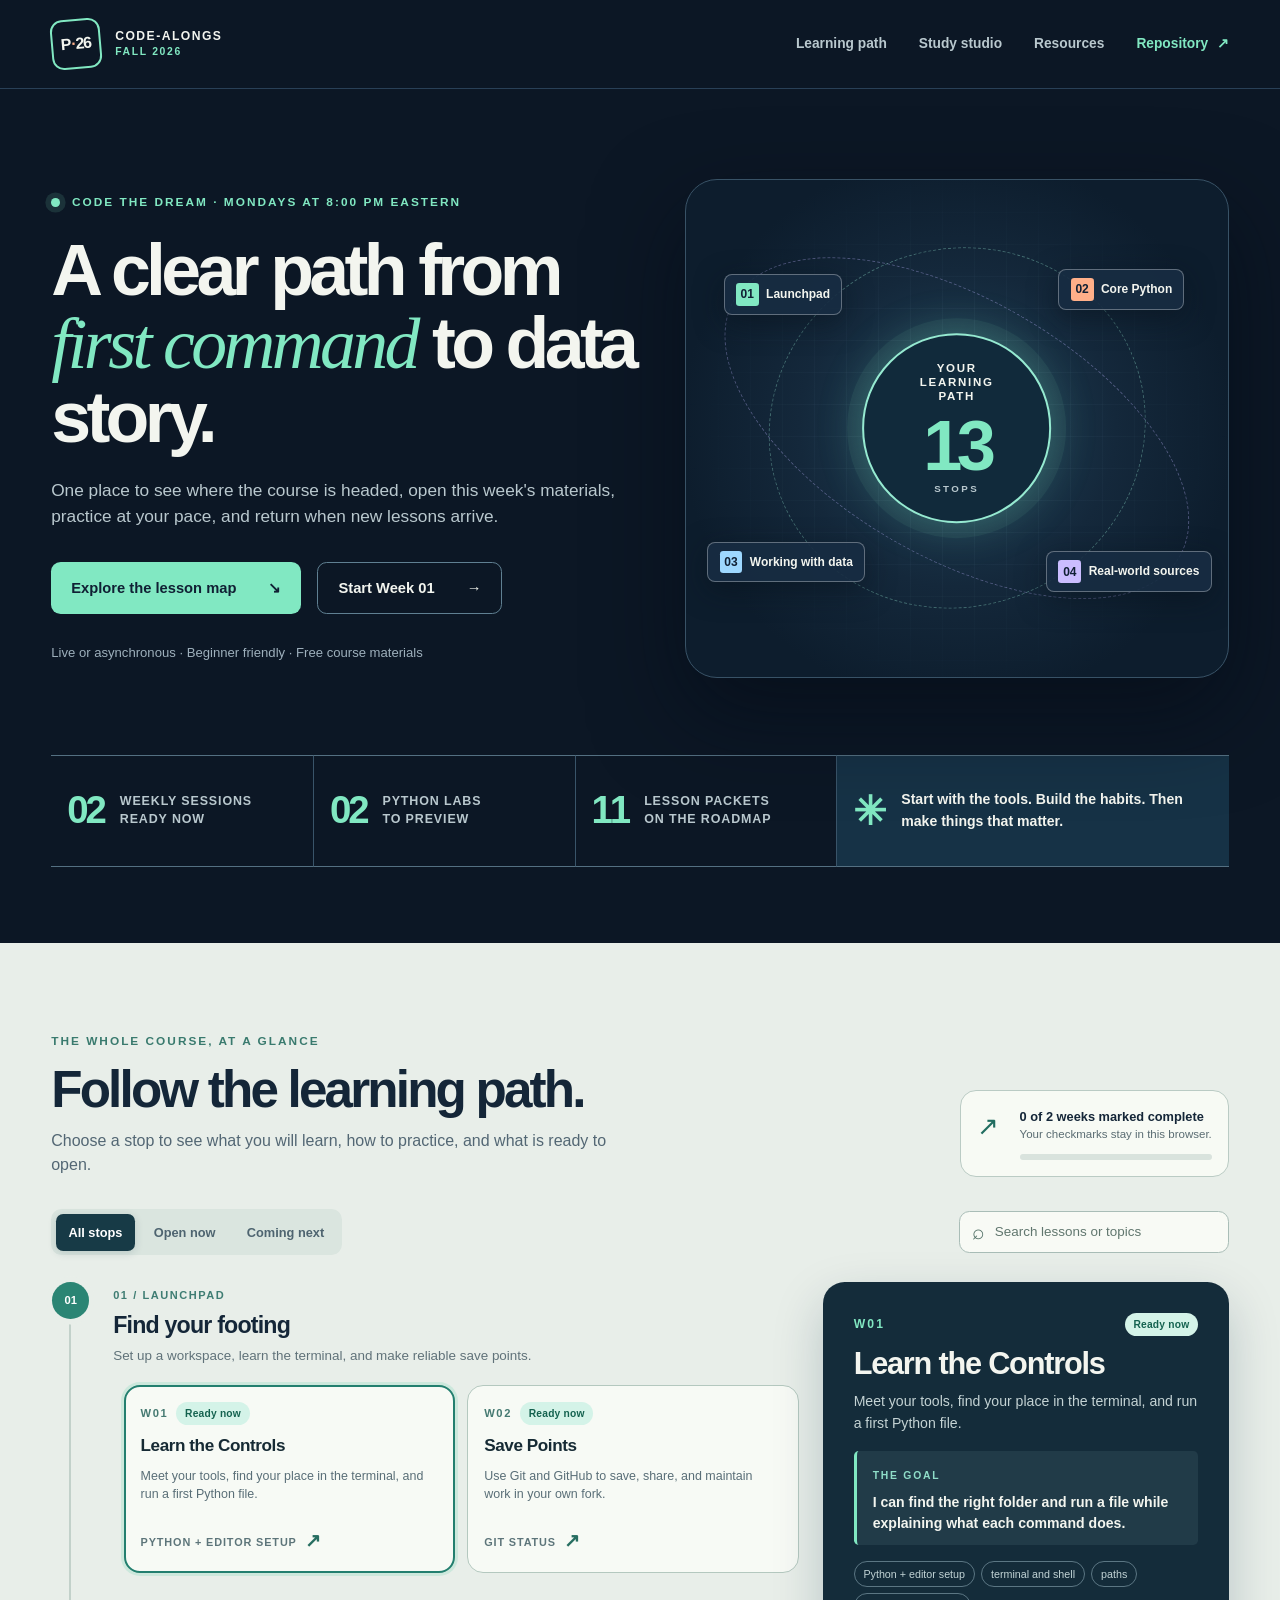
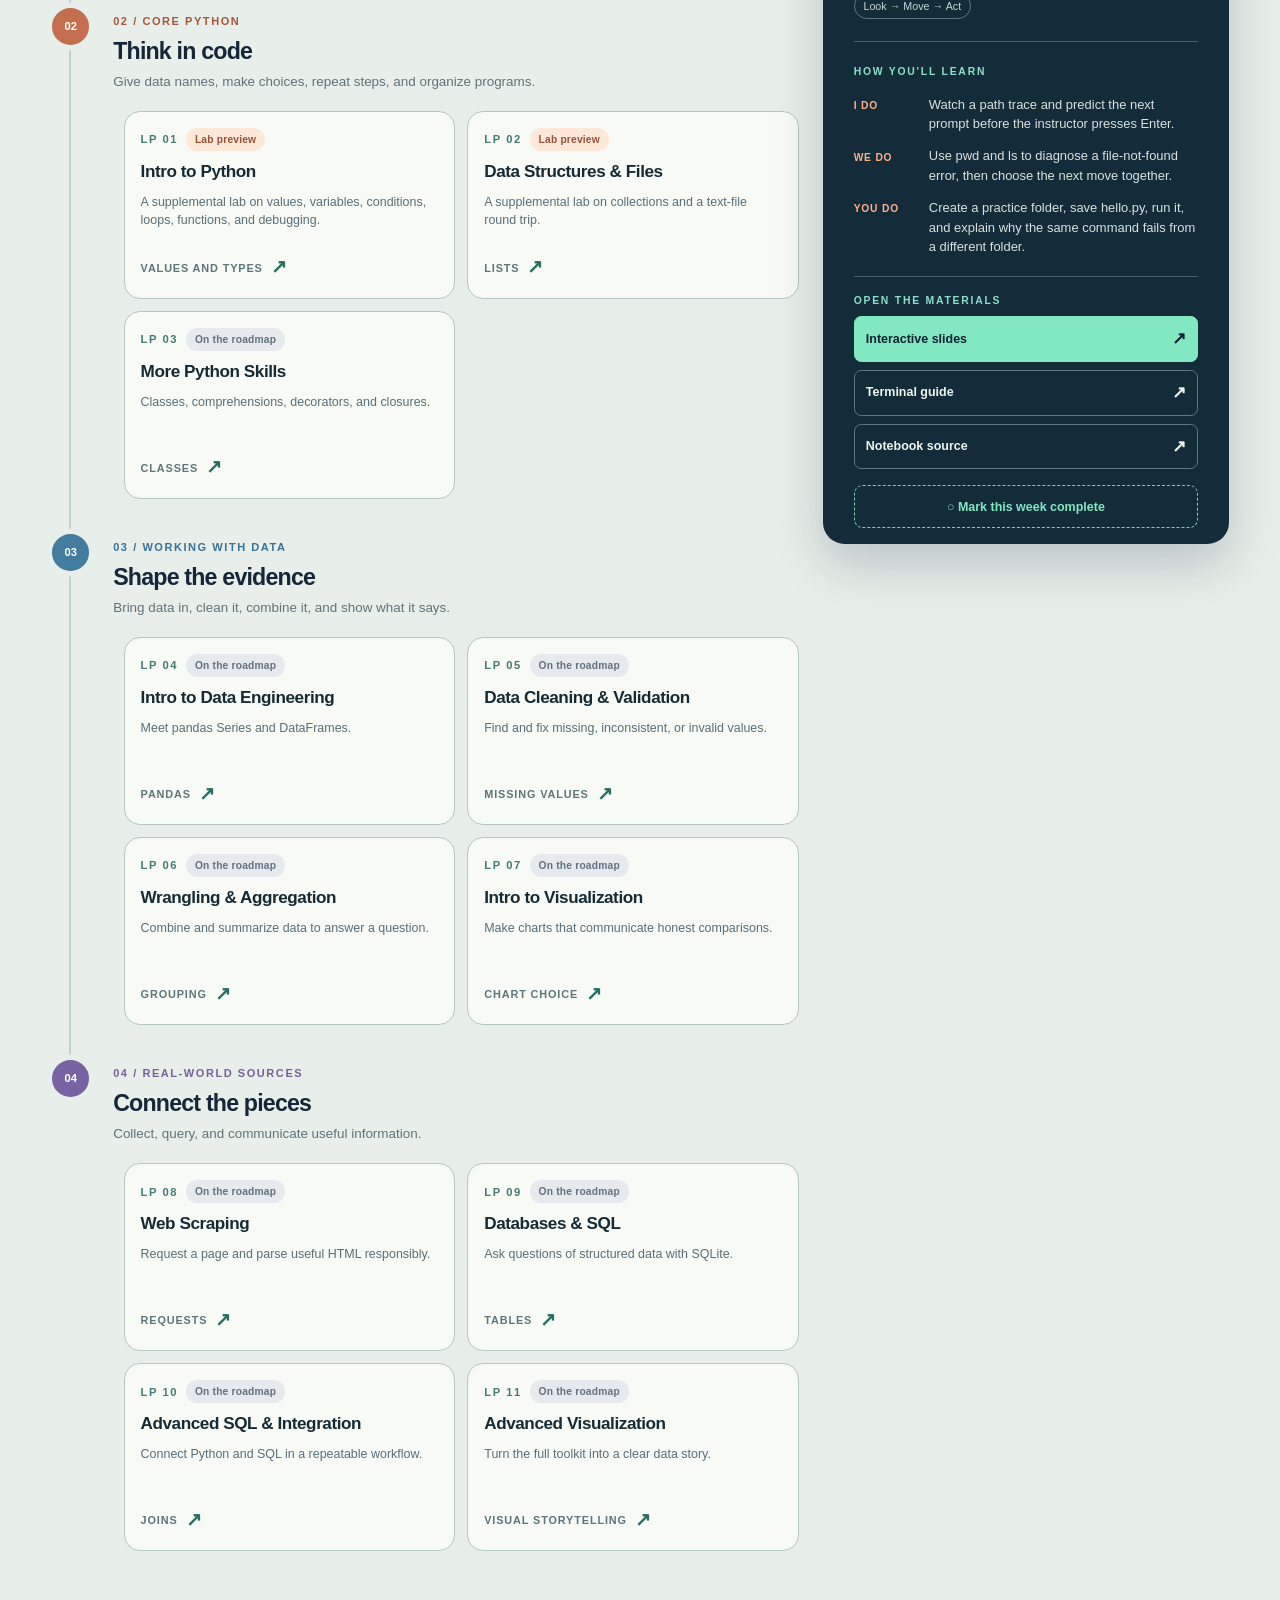
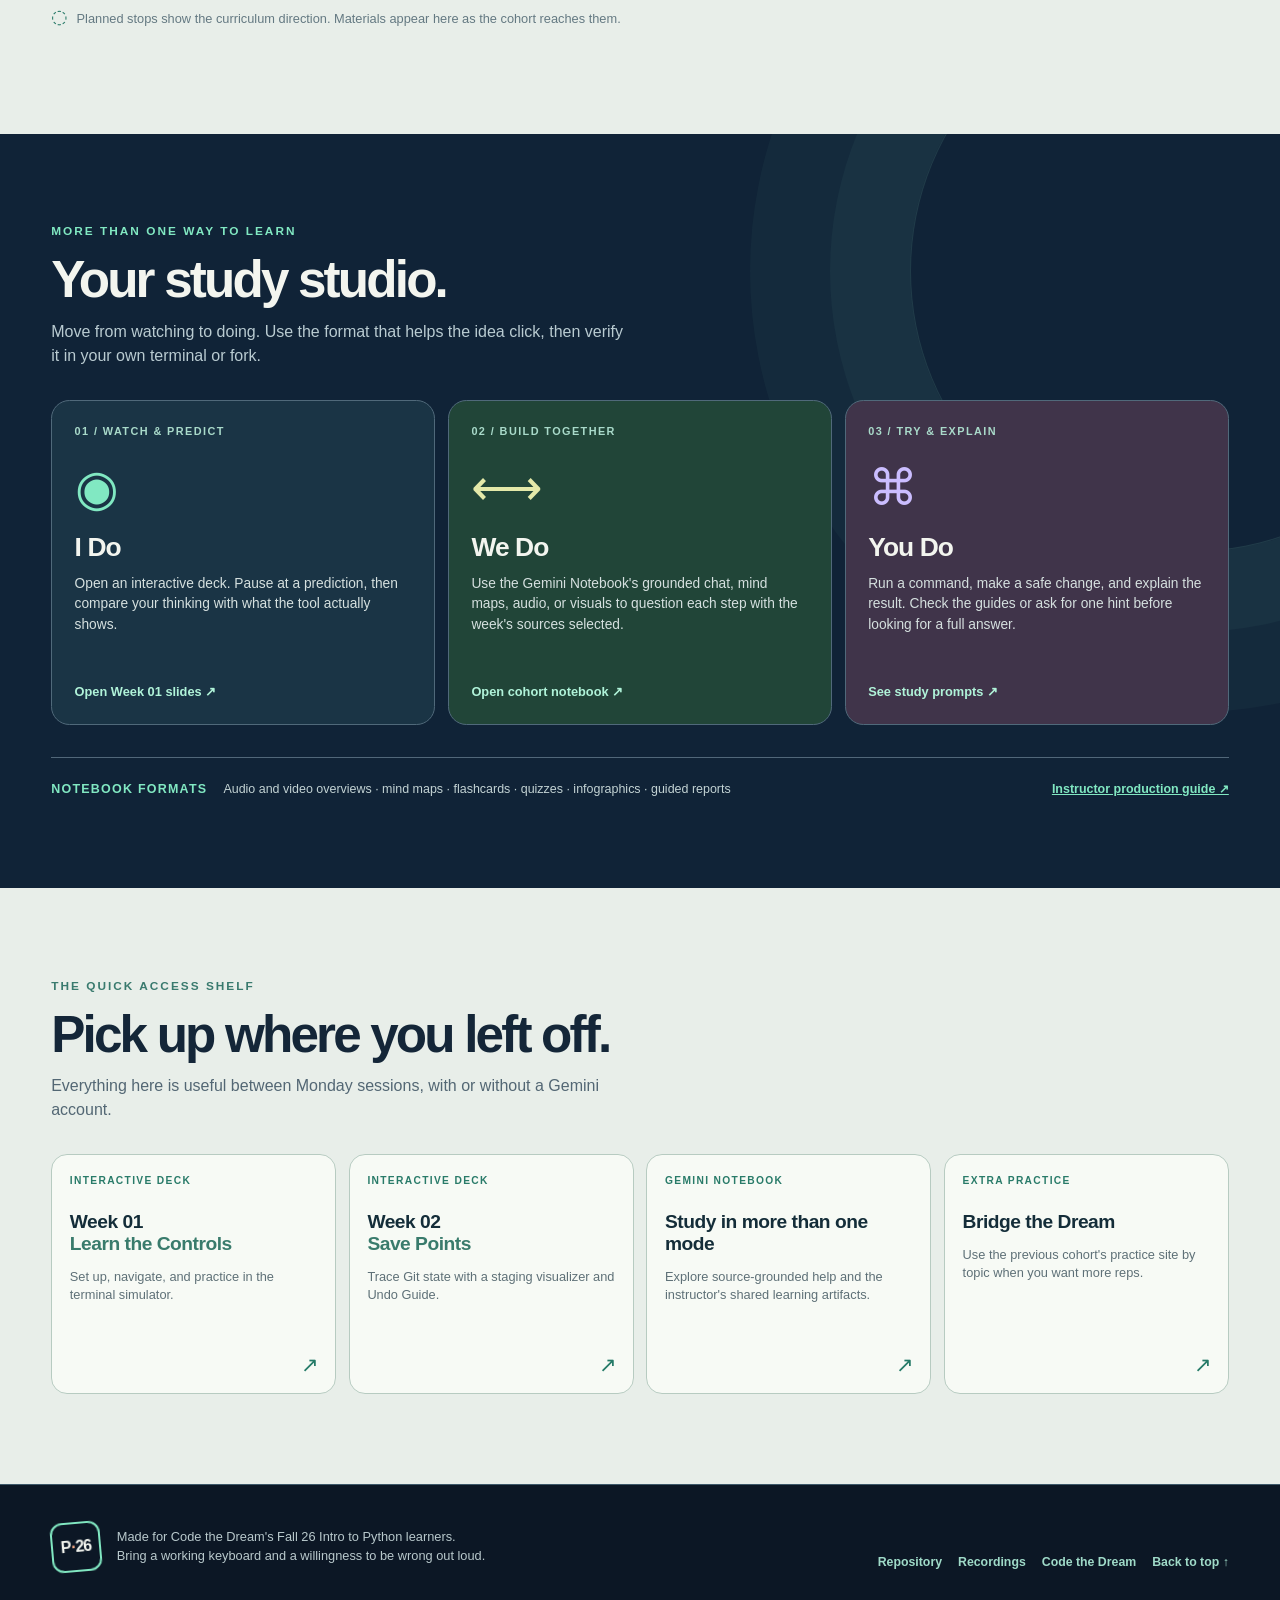
==== index.html @ 0db67105 "Build evolving GitHub Pages learning hub" ====
<!doctype html>
<html lang="en">
<head>
  <meta charset="utf-8">
  <meta name="viewport" content="width=device-width, initial-scale=1">
  <meta name="theme-color" content="#0c1725">
  <meta name="description" content="Explore the full Python Fall 26 lesson plan, interactive weekly slides, Gemini Notebook study routes, and practice resources in one learning hub.">
  <title>Python Fall 26 · Learning Hub</title>
  <link rel="stylesheet" href="site/style.css">
  <script defer src="site/plan.js"></script>
  <script defer src="site/app.js"></script>
</head>
<body>
  <a class="skip-link" href="#journey">Skip to learning path</a>
  <header class="site-header">
    <a class="brand" href="#top" aria-label="Python Fall 26 learning hub home"><span class="brand-mark" aria-hidden="true">P<span>·</span>26</span><span>CODE-ALONGS<br><small>FALL 2026</small></span></a>
    <nav aria-label="Main navigation">
      <a href="#journey">Learning path</a>
      <a href="#studio">Study studio</a>
      <a href="#resources">Resources</a>
      <a class="nav-github" href="https://github.com/StrayDogSyn/python-fall26-code-alongs">Repository <span aria-hidden="true">↗</span></a>
    </nav>
  </header>

  <main id="top">
    <section class="hero" aria-labelledby="hero-title">
      <div class="hero-copy">
        <div class="eyebrow"><span class="pulse" aria-hidden="true"></span> CODE THE DREAM · MONDAYS AT 8:00 PM EASTERN</div>
        <h1 id="hero-title">A clear path from <em>first command</em> to data story.</h1>
        <p class="hero-lead">One place to see where the course is headed, open this week's materials, practice at your pace, and return when new lessons arrive.</p>
        <div class="hero-actions">
          <a class="button button-primary" href="#journey">Explore the lesson map <span aria-hidden="true">↘</span></a>
          <a class="button button-quiet" href="week01/week01-slides.html">Start Week 01 <span aria-hidden="true">→</span></a>
        </div>
        <p class="hero-note">Live or asynchronous · Beginner friendly · Free course materials</p>
      </div>
      <div class="hero-graphic" aria-label="Course journey: Launchpad, Core Python, Working with data, Real-world sources" role="img">
        <div class="orbit orbit-1"></div><div class="orbit orbit-2"></div>
        <div class="graphic-grid" aria-hidden="true"></div>
        <div class="graphic-center"><span>YOUR<br>LEARNING<br>PATH</span><strong><span id="stop-count">13</span><span>STOPS</span></strong></div>
        <span class="graphic-node node-a"><b>01</b> Launchpad</span>
        <span class="graphic-node node-b"><b>02</b> Core Python</span>
        <span class="graphic-node node-c"><b>03</b> Working with data</span>
        <span class="graphic-node node-d"><b>04</b> Real-world sources</span>
      </div>
    </section>

    <section class="status-strip" aria-label="Course status">
      <div><strong id="week-count">02</strong><span>weekly sessions<br>ready now</span></div>
      <div><strong id="lab-count">02</strong><span>Python labs<br>to preview</span></div>
      <div><strong id="packet-count">11</strong><span>lesson packets<br>on the roadmap</span></div>
      <div class="strip-message"><span class="strip-spark" aria-hidden="true">✳</span><p>Start with the tools. Build the habits. Then make things that matter.</p></div>
    </section>

    <section class="journey-section section-pad" id="journey" aria-labelledby="journey-title">
      <div class="section-heading">
        <div><p class="section-kicker">THE WHOLE COURSE, AT A GLANCE</p><h2 id="journey-title">Follow the learning path.</h2><p>Choose a stop to see what you will learn, how to practice, and what is ready to open.</p></div>
        <div class="progress-card" aria-live="polite"><span class="progress-icon" aria-hidden="true">↗</span><div><strong id="progress-text">0 of 2 weeks marked complete</strong><span>Your checkmarks stay in this browser.</span></div><div class="progress-track"><span id="progress-fill"></span></div></div>
      </div>
      <div class="toolbar">
        <div class="filter-group" role="group" aria-label="Filter lessons">
          <button class="filter active" type="button" data-filter="all" aria-pressed="true">All stops</button>
          <button class="filter" type="button" data-filter="ready" aria-pressed="false">Open now</button>
          <button class="filter" type="button" data-filter="planned" aria-pressed="false">Coming next</button>
        </div>
        <label class="search-wrap"><span aria-hidden="true">⌕</span><span class="sr-only">Search lessons or topics</span><input id="lesson-search" type="search" placeholder="Search lessons or topics" autocomplete="off"></label>
      </div>
      <div class="journey-layout">
        <div id="phase-list" class="phase-list" aria-label="Lesson map"></div>
        <aside class="detail-panel" id="lesson-detail" aria-live="polite" aria-label="Selected lesson details"></aside>
      </div>
      <p class="map-note"><span aria-hidden="true">◌</span> Planned stops show the curriculum direction. Materials appear here as the cohort reaches them.</p>
    </section>

    <section class="studio-section section-pad" id="studio" aria-labelledby="studio-title">
      <div class="studio-intro"><p class="section-kicker">MORE THAN ONE WAY TO LEARN</p><h2 id="studio-title">Your study studio.</h2><p>Move from watching to doing. Use the format that helps the idea click, then verify it in your own terminal or fork.</p></div>
      <div class="studio-grid">
        <article class="studio-card"><span class="studio-number">01 / WATCH & PREDICT</span><div class="studio-symbol" aria-hidden="true">◉</div><h3>I Do</h3><p>Open an interactive deck. Pause at a prediction, then compare your thinking with what the tool actually shows.</p><a href="week01/week01-slides.html">Open Week 01 slides <span aria-hidden="true">↗</span></a></article>
        <article class="studio-card"><span class="studio-number">02 / BUILD TOGETHER</span><div class="studio-symbol" aria-hidden="true">⟷</div><h3>We Do</h3><p>Use the Gemini Notebook's grounded chat, mind maps, audio, or visuals to question each step with the week's sources selected.</p><a href="https://notebook.google.com/notebook/2d456bd7-b94f-47d8-aa78-8bb958fa0de8">Open cohort notebook <span aria-hidden="true">↗</span></a></article>
        <article class="studio-card"><span class="studio-number">03 / TRY & EXPLAIN</span><div class="studio-symbol" aria-hidden="true">⌘</div><h3>You Do</h3><p>Run a command, make a safe change, and explain the result. Check the guides or ask for one hint before looking for a full answer.</p><a href="https://github.com/StrayDogSyn/python-fall26-code-alongs/blob/main/GEMINI_NOTEBOOK.md">See study prompts <span aria-hidden="true">↗</span></a></article>
      </div>
      <div class="studio-foot"><span>NOTEBOOK FORMATS</span><p>Audio and video overviews · mind maps · flashcards · quizzes · infographics · guided reports</p><a href="https://github.com/StrayDogSyn/python-fall26-code-alongs/blob/main/GEMINI_NOTEBOOK.md">Instructor production guide ↗</a></div>
    </section>

    <section class="resources-section section-pad" id="resources" aria-labelledby="resources-title">
      <div class="section-heading"><div><p class="section-kicker">THE QUICK ACCESS SHELF</p><h2 id="resources-title">Pick up where you left off.</h2><p>Everything here is useful between Monday sessions, with or without a Gemini account.</p></div></div>
      <div class="resource-grid">
        <a class="resource-card" href="week01/week01-slides.html"><span class="resource-tag">INTERACTIVE DECK</span><strong>Week 01 <span>Learn the Controls</span></strong><p>Set up, navigate, and practice in the terminal simulator.</p><span class="resource-arrow" aria-hidden="true">↗</span></a>
        <a class="resource-card" href="week02/week02-slides.html"><span class="resource-tag">INTERACTIVE DECK</span><strong>Week 02 <span>Save Points</span></strong><p>Trace Git state with a staging visualizer and Undo Guide.</p><span class="resource-arrow" aria-hidden="true">↗</span></a>
        <a class="resource-card" href="https://notebook.google.com/notebook/2d456bd7-b94f-47d8-aa78-8bb958fa0de8"><span class="resource-tag">GEMINI NOTEBOOK</span><strong>Study in more than one mode</strong><p>Explore source-grounded help and the instructor's shared learning artifacts.</p><span class="resource-arrow" aria-hidden="true">↗</span></a>
        <a class="resource-card" href="https://straydogsyn.github.io/Python-Essentials-Bridge-The-Dream/"><span class="resource-tag">EXTRA PRACTICE</span><strong>Bridge the Dream</strong><p>Use the previous cohort's practice site by topic when you want more reps.</p><span class="resource-arrow" aria-hidden="true">↗</span></a>
      </div>
    </section>
  </main>

  <footer class="site-footer"><div><span class="brand-mark" aria-hidden="true">P<span>·</span>26</span><p>Made for Code the Dream's Fall 26 Intro to Python learners.<br>Bring a working keyboard and a willingness to be wrong out loud.</p></div><div class="footer-links"><a href="https://github.com/StrayDogSyn/python-fall26-code-alongs">Repository</a><a href="https://www.youtube.com/@EricHunterPetross">Recordings</a><a href="https://codethedream.org/">Code the Dream</a><a href="#top">Back to top ↑</a></div></footer>
</body>
</html>
---- site/style.css ----
:root{--bg:#0c1725;--panel:#142437;--panel2:#1b3045;--line:#345063;--text:#f3f5ef;--muted:#b9c8ce;--mint:#81e8c2;--coral:#ffaf89;--sky:#9ed8ff;--lavender:#cbbdff;--ink:#102034;--max:1440px;color-scheme:dark;font-family:Inter,"Segoe UI",Arial,sans-serif}
*{box-sizing:border-box}html{scroll-behavior:smooth}body{margin:0;background:var(--bg);color:var(--text);line-height:1.5}button,input{font:inherit}button{cursor:pointer}a{color:inherit}a:hover{text-decoration-color:var(--mint)}:focus-visible{outline:3px solid var(--mint);outline-offset:4px}.sr-only{position:absolute;width:1px;height:1px;padding:0;margin:-1px;overflow:hidden;clip:rect(0,0,0,0);white-space:nowrap;border:0}.skip-link{position:absolute;left:1rem;top:-5rem;z-index:1000;padding:.8rem 1rem;background:var(--mint);color:var(--ink);font-weight:800}.skip-link:focus{top:1rem}.site-header{position:relative;z-index:5;display:flex;align-items:center;justify-content:space-between;gap:2rem;max-width:var(--max);margin:auto;padding:1.2rem clamp(1.2rem,4vw,4rem);border-bottom:1px solid #294057}.brand{display:inline-flex;align-items:center;gap:.9rem;text-decoration:none;font-weight:900;font-size:.76rem;line-height:1.2;letter-spacing:.12em}.brand small{font-size:.65rem;font-weight:600;color:var(--mint);letter-spacing:.16em}.brand-mark{display:inline-flex;align-items:center;justify-content:center;width:3.1rem;height:3.1rem;border:2px solid var(--mint);border-radius:.75rem;color:var(--text);font-size:1rem;letter-spacing:-.08em;transform:rotate(-5deg);font-weight:900;flex:none}.brand-mark span{color:var(--coral);margin:0 .07em}.site-header nav{display:flex;align-items:center;gap:clamp(.9rem,2.5vw,2.4rem);font-size:.86rem;font-weight:700}.site-header nav a{text-decoration:none;color:var(--muted)}.site-header nav a:hover,.site-header nav a:focus-visible{color:var(--text)}.site-header nav .nav-github{color:var(--mint)}.nav-github span{padding-left:.3rem}
.hero{max-width:var(--max);margin:auto;padding:clamp(3rem,7vw,7rem) clamp(1.2rem,4vw,4rem) clamp(4rem,6vw,6rem);min-height:650px;display:grid;grid-template-columns:minmax(0,1.05fr) minmax(360px,.95fr);align-items:center;gap:2rem}.hero-copy{position:relative;z-index:2}.eyebrow,.section-kicker,.mini-label{font-size:.74rem;letter-spacing:.17em;font-weight:900;text-transform:uppercase}.eyebrow{color:var(--mint);display:flex;align-items:center;gap:.75rem}.pulse{display:inline-block;width:.55rem;height:.55rem;border-radius:50%;background:var(--mint);box-shadow:0 0 0 .35rem #81e8c221}.hero h1{font-size:clamp(3rem,5.6vw,6.5rem);line-height:1.02;letter-spacing:-.065em;margin:1.4rem 0 1.5rem;max-width:850px}.hero h1 em{font-family:Georgia,"Times New Roman",serif;color:var(--mint);font-weight:400;letter-spacing:-.05em}.hero-lead{font-size:clamp(1rem,1.35vw,1.24rem);color:var(--muted);max-width:40rem;margin:0 0 2rem}.hero-actions{display:flex;gap:1rem;flex-wrap:wrap}.button{display:inline-flex;justify-content:space-between;align-items:center;gap:2rem;padding:.86rem 1.25rem;border-radius:.6rem;text-decoration:none;font-weight:800;font-size:.92rem;transition:transform .2s,background .2s}.button:hover{transform:translateY(-3px)}.button-primary{background:var(--mint);color:var(--ink)}.button-primary:hover{background:#aff5da}.button-quiet{border:1px solid #608092;color:var(--text)}.button-quiet:hover{background:#183047}.hero-note{font-size:.82rem;color:#9eb0bc;margin:1.8rem 0 0}.hero-graphic{height:min(39vw,535px);min-height:400px;position:relative;overflow:hidden;border:1px solid #385266;border-radius:2rem;background:radial-gradient(circle at 50% 50%,#21445a 0%,#14283b 43%,#0d1d2d 75%);box-shadow:0 35px 90px #030b1590}.graphic-grid{position:absolute;inset:0;background-image:linear-gradient(#b5edff10 1px,transparent 1px),linear-gradient(90deg,#b5edff10 1px,transparent 1px);background-size:32px 32px;mask-image:radial-gradient(circle,#000,transparent 75%)}.orbit{position:absolute;left:50%;top:50%;border:1px dashed #8edac660;border-radius:50%;transform:translate(-50%,-50%) rotate(-22deg)}.orbit-1{width:70%;height:72%}.orbit-2{width:95%;height:52%;transform:translate(-50%,-50%) rotate(30deg);border-color:#bfb6ff5a}.graphic-center{position:absolute;left:50%;top:50%;width:35%;aspect-ratio:1;transform:translate(-50%,-50%);display:flex;flex-direction:column;justify-content:center;align-items:center;text-align:center;border-radius:50%;background:#112a3b;border:2px solid #96ead1;box-shadow:0 0 0 15px #89e4c110,0 0 45px #7cecc840}.graphic-center>span{font-size:clamp(.58rem,.9vw,.88rem);line-height:1.2;letter-spacing:.15em;font-weight:800}.graphic-center strong{display:flex;flex-direction:column;font-size:clamp(2.7rem,5.5vw,5.5rem);line-height:1;letter-spacing:-.08em;color:var(--mint);margin-top:.45rem}.graphic-center strong span{font-size:.61rem;letter-spacing:.25em;color:var(--muted);margin-top:.2rem}.graphic-node{position:absolute;padding:.5rem .7rem;border:1px solid #ffffff51;border-radius:.5rem;background:#182d42e8;box-shadow:0 8px 28px #07121c80;font-size:.75rem;font-weight:800;white-space:nowrap}.graphic-node b{display:inline-block;color:var(--ink);background:var(--mint);padding:.15rem .3rem;border-radius:.2rem;margin-right:.25rem}.node-a{left:7%;top:19%}.node-b{right:8%;top:18%}.node-b b{background:var(--coral)}.node-c{left:4%;bottom:19%}.node-c b{background:var(--sky)}.node-d{right:3%;bottom:17%}.node-d b{background:var(--lavender)}
.status-strip{display:grid;grid-template-columns:repeat(3,minmax(0,1fr)) minmax(270px,1.5fr);gap:0;max-width:var(--max);margin:0 auto clamp(4rem,6vw,6rem);padding:0 clamp(1.2rem,4vw,4rem)}.status-strip>div{min-height:112px;border-top:1px solid #547082;border-bottom:1px solid #547082;padding:1.35rem 1rem;display:flex;align-items:center;gap:1rem}.status-strip>div+div{border-left:1px solid #395469}.status-strip strong{font-size:clamp(2rem,3vw,3rem);line-height:1;color:var(--mint);letter-spacing:-.08em}.status-strip span{font-size:.78rem;color:var(--muted);line-height:1.4;text-transform:uppercase;letter-spacing:.07em;font-weight:800}.status-strip .strip-message{background:#163246;gap:.7rem}.strip-message .strip-spark{font-size:2.5rem;color:var(--mint)}.strip-message p{margin:0;font-size:.88rem;font-weight:800;max-width:18rem}
.section-pad{padding:clamp(4rem,7vw,7rem) clamp(1.2rem,4vw,4rem)}.journey-section,.resources-section{background:#e8eee9;color:#142638}.journey-section>* ,.studio-section>* ,.resources-section>*{max-width:calc(var(--max) - 8rem);margin-left:auto;margin-right:auto}.section-heading{display:flex;justify-content:space-between;gap:2rem;align-items:end;margin-bottom:2rem}.section-kicker{color:#397a6e;margin:0 0 .75rem}.section-heading h2,.studio-intro h2{font-size:clamp(2.35rem,4vw,4.6rem);letter-spacing:-.055em;line-height:1.05;margin:0 0 .8rem}.section-heading p:not(.section-kicker),.studio-intro>p:not(.section-kicker){color:#536774;max-width:36rem;margin:0}.progress-card{min-width:235px;max-width:285px;display:grid;grid-template-columns:2rem 1fr;gap:.25rem .65rem;padding:1rem;border:1px solid #bacbc4;border-radius:1rem;background:#f7faf4}.progress-card .progress-icon{grid-row:span 2;font-size:1.65rem;color:#216d60}.progress-card strong{display:block;font-size:.8rem}.progress-card span:not(.progress-icon){display:block;font-size:.72rem;color:#5a6c72}.progress-track{height:.4rem;border-radius:1rem;background:#d9e3dd;grid-column:2;overflow:hidden;margin-top:.4rem}.progress-track span{display:block;height:100%;width:0;background:#2f9e83;transition:width .2s}.toolbar{display:flex;justify-content:space-between;align-items:center;gap:1rem;margin-bottom:1.7rem;flex-wrap:wrap}.filter-group{display:flex;gap:.35rem;background:#dae5df;border-radius:.65rem;padding:.28rem}.filter{background:transparent;border:0;color:#4e6470;padding:.55rem .8rem;border-radius:.45rem;font-size:.8rem;font-weight:800}.filter.active{background:#173a46;color:white;box-shadow:0 2px 8px #163a462a}.search-wrap{display:flex;align-items:center;gap:.5rem;border:1px solid #a9bdb7;border-radius:.65rem;background:#f8faf5;color:#527066;padding:.55rem .75rem;min-width:min(100%,270px)}.search-wrap span{font-size:1.3rem;line-height:1}.search-wrap input{border:0;outline:0;background:transparent;color:#132d37;min-width:0;width:100%;font-size:.84rem}.search-wrap:focus-within{outline:3px solid #438e7e;outline-offset:2px}.search-wrap input::placeholder{color:#60766e}.journey-layout{display:grid;grid-template-columns:minmax(0,1.75fr) minmax(320px,.95fr);gap:1.5rem;align-items:start}.phase-list{min-width:0}.phase{position:relative;padding-left:3.3rem;padding-bottom:2.2rem;border-left:2px solid #c2d1ca;margin-left:1.1rem}.phase:last-child{border-left-color:transparent}.phase-head{display:flex;align-items:start;gap:1rem;margin-left:-4.45rem;margin-bottom:1.2rem}.phase-marker{height:2.3rem;width:2.3rem;flex:none;background:#2b8574;color:white;border-radius:50%;display:grid;place-items:center;font-size:.7rem;font-weight:900;box-shadow:0 0 0 .35rem #e8eee9}.phase-coral .phase-marker{background:#c46e50}.phase-sky .phase-marker{background:#427c9f}.phase-lavender .phase-marker{background:#7763a3}.phase-title{padding-left:.5rem}.phase-label{font-size:.69rem;font-weight:900;letter-spacing:.14em;color:#3f7d73;text-transform:uppercase}.phase-coral .phase-label{color:#a75637}.phase-sky .phase-label{color:#3a7196}.phase-lavender .phase-label{color:#76619b}.phase h3{font-size:1.45rem;margin:.1rem 0 0;letter-spacing:-.035em}.phase-title p{font-size:.84rem;color:#607279;margin:.2rem 0 0}.unit-grid{display:grid;grid-template-columns:repeat(2,minmax(0,1fr));gap:.75rem}.unit-card{position:relative;text-align:left;border:1px solid #b4c8bf;border-radius:1rem;background:#f7faf5;color:#162a34;padding:1rem;min-height:188px;width:100%;display:flex;flex-direction:column;gap:.5rem;transition:transform .2s,border-color .2s,box-shadow .2s}.unit-card:hover{transform:translateY(-3px);border-color:#3c9680;box-shadow:0 9px 22px #1a55441c}.unit-card.selected{border:2px solid #237f6f;box-shadow:0 0 0 3px #8ed8c052;padding:calc(1rem - 1px)}.unit-top,.unit-bottom{display:flex;align-items:center;justify-content:space-between;gap:.5rem}.unit-code{font-size:.7rem;letter-spacing:.14em;font-weight:900;color:#467a72}.status-pill{display:inline-block;padding:.24rem .55rem;border-radius:5rem;background:#d4f3e8;color:#14624f;font-size:.64rem;font-weight:900;letter-spacing:.02em;white-space:nowrap}.status-pill.preview{background:#ffe8d7;color:#965036}.status-pill.planned{background:#e6e9ed;color:#62717e}.unit-title{font-size:1.07rem;letter-spacing:-.025em}.unit-summary{font-size:.78rem;color:#596e77;line-height:1.45;flex:1}.unit-bottom{font-size:.68rem;text-transform:uppercase;letter-spacing:.08em;color:#5d757a;font-weight:800}.unit-arrow{font-size:1.2rem;color:#276e61}.completed-badge{position:absolute;right:.6rem;bottom:.4rem;background:#135f4e;color:#fff;border-radius:.3rem;padding:.18rem .35rem;font-size:.62rem}.empty-state{padding:3rem;background:#f7faf5;border:1px dashed #96aea5;border-radius:1rem}.empty-state strong{font-size:1.1rem}.empty-state p{margin:.4rem 0 0;color:#63727a}.detail-panel{position:sticky;top:1.2rem;border-radius:1.35rem;background:#142c3a;color:var(--text);box-shadow:0 20px 50px #0b2a4036;padding:clamp(1.2rem,2.4vw,2rem);max-height:calc(100vh - 2.4rem);overflow:auto;scroll-margin-top:1rem}.detail-cap{display:flex;justify-content:space-between;gap:.7rem;align-items:center}.detail-cap-code{color:var(--mint);font-size:.76rem;letter-spacing:.18em;font-weight:900}.detail-panel h3{font-size:clamp(1.65rem,2.4vw,2.45rem);line-height:1.08;letter-spacing:-.04em;margin:.7rem 0}.detail-summary{color:#c4d3d4;font-size:.88rem;margin:.5rem 0 1.1rem}.mini-label{color:#8fddc8;font-size:.65rem}.outcome{background:#213b48;border-left:3px solid var(--mint);padding:.7rem 1rem;border-radius:.3rem;margin-bottom:1rem}.outcome p{margin:.35rem 0 0;font-size:.88rem;font-weight:700}.detail-topics{display:flex;flex-wrap:wrap;gap:.4rem;margin-bottom:1.4rem}.topic-chip{font-size:.67rem;border:1px solid #5b7683;border-radius:5rem;padding:.23rem .55rem;color:#c2d4d6}.rhythm{border-top:1px solid #46606a;padding-top:1rem}.rhythm-row{display:grid;grid-template-columns:4.1rem 1fr;gap:.6rem;align-items:start;margin:.8rem 0}.rhythm-label{font-size:.64rem;font-weight:900;color:var(--coral);letter-spacing:.08em;padding-top:.2rem}.rhythm-row p{font-size:.81rem;color:#d8e2de;margin:0}.detail-links{border-top:1px solid #46606a;margin-top:1.2rem;padding-top:1rem;display:flex;flex-direction:column;gap:.5rem}.detail-link{display:flex;align-items:center;justify-content:space-between;gap:1rem;padding:.58rem .7rem;border:1px solid #5e7986;border-radius:.45rem;text-decoration:none;color:#edf6f0;font-size:.78rem;font-weight:800}.detail-link:hover{background:#2a4b59}.detail-link.primary{background:var(--mint);border-color:var(--mint);color:var(--ink)}.detail-link.primary:hover{background:#b3f5dc}.detail-link span{font-size:1.05rem}.coming-note{color:#bbcdd0;font-size:.82rem;margin:0}.complete-button{margin-top:1rem;width:100%;background:transparent;color:var(--mint);border:1px dashed #87cdb8;border-radius:.55rem;padding:.7rem;font-size:.78rem;font-weight:800}.complete-button.is-complete{background:#235c51;color:#fff;border-style:solid}.map-note{font-size:.8rem;color:#647982;margin-top:1rem}.map-note span{font-size:1.2rem;color:#277967;margin-right:.3rem}
.studio-section{background:#102337;color:var(--text);position:relative;overflow:hidden}.studio-section:before{content:"";position:absolute;right:-12rem;top:-9rem;width:35rem;height:35rem;border:1px solid #85d5b624;border-radius:50%;box-shadow:0 0 0 5rem #85d5b60c,0 0 0 10rem #85d5b609}.studio-intro{position:relative;margin-bottom:2rem}.studio-intro .section-kicker{color:var(--mint)}.studio-intro>p:not(.section-kicker){color:#b9cbd1}.studio-grid{position:relative;display:grid;grid-template-columns:repeat(3,minmax(0,1fr));gap:.8rem}.studio-card{background:#1a3445;border:1px solid #50697a;border-radius:1.15rem;min-height:325px;padding:1.4rem;display:flex;flex-direction:column}.studio-card:nth-child(2){background:#214538}.studio-card:nth-child(3){background:#40344a}.studio-number{font-size:.68rem;letter-spacing:.13em;color:#a9daca;font-weight:900}.studio-symbol{font-size:3.1rem;color:var(--mint);line-height:1.2;margin:1.2rem 0 .6rem}.studio-card:nth-child(2) .studio-symbol{color:#e4e9a9}.studio-card:nth-child(3) .studio-symbol{color:var(--lavender)}.studio-card h3{font-size:1.65rem;letter-spacing:-.035em;margin:0 0 .4rem}.studio-card p{font-size:.86rem;color:#d5e0df;margin:0 0 1.3rem}.studio-card a{margin-top:auto;color:#b0f3d9;font-size:.8rem;font-weight:800;text-decoration:none}.studio-card a:hover{text-decoration:underline}.studio-foot{position:relative;display:flex;align-items:center;gap:1rem;flex-wrap:wrap;border-top:1px solid #516779;padding-top:1.4rem;margin-top:2rem;font-size:.78rem}.studio-foot span{color:var(--mint);font-weight:900;letter-spacing:.1em}.studio-foot p{color:#c3d3d4;margin:0;flex:1}.studio-foot a{color:var(--mint);font-weight:800}.resources-section{background:#e8eee9}.resource-grid{display:grid;grid-template-columns:repeat(4,minmax(0,1fr));gap:.8rem}.resource-card{position:relative;display:flex;flex-direction:column;background:#f7faf5;min-height:240px;border:1px solid #b7cbc1;border-radius:1rem;padding:1.1rem;color:#142d39;text-decoration:none;transition:transform .2s,box-shadow .2s}.resource-card:hover{transform:translateY(-4px);box-shadow:0 12px 25px #173d3420;border-color:#4b9a83}.resource-tag{font-size:.64rem;font-weight:900;letter-spacing:.13em;color:#297b69;margin-bottom:1.4rem}.resource-card strong{font-size:1.2rem;line-height:1.15;letter-spacing:-.025em;padding-right:1rem}.resource-card strong span{display:block;color:#397b6c}.resource-card p{font-size:.8rem;line-height:1.45;color:#5e7077;margin:.8rem 0 1.7rem}.resource-arrow{position:absolute;bottom:.8rem;right:1rem;font-size:1.3rem;color:#247a67}.site-footer{display:flex;justify-content:space-between;align-items:end;gap:2rem;max-width:var(--max);margin:auto;padding:2.3rem clamp(1.2rem,4vw,4rem) 3.4rem;border-top:1px solid #3d5869}.site-footer>div:first-child{display:flex;align-items:center;gap:1rem}.site-footer p{font-size:.8rem;color:#b9c9cc;margin:0}.footer-links{display:flex;flex-wrap:wrap;gap:1rem}.footer-links a{font-size:.77rem;color:#9fdac8;text-decoration:none;font-weight:700}
@media(max-width:1150px){.hero{grid-template-columns:1fr .8fr;min-height:570px}.hero h1{font-size:clamp(3rem,5.1vw,5rem)}.status-strip{grid-template-columns:repeat(3,1fr)}.status-strip .strip-message{grid-column:1/-1;border-left:0;min-height:75px}.resource-grid{grid-template-columns:repeat(2,1fr)}}
@media(max-width:960px){.site-header{align-items:flex-start}.site-header nav{gap:.9rem;flex-wrap:wrap;justify-content:flex-end}.hero{grid-template-columns:1fr;min-height:auto}.hero-graphic{height:410px;max-width:670px;width:100%;margin:0 auto}.journey-layout{grid-template-columns:1fr}.detail-panel{position:static;max-height:none}.phase-list{order:1}.detail-panel{order:0;margin-bottom:1rem}.studio-grid{grid-template-columns:1fr}.studio-card{min-height:235px}.studio-symbol{margin:.5rem 0}}
@media(max-width:640px){.site-header{flex-direction:column;gap:1rem}.site-header nav{justify-content:flex-start;font-size:.76rem}.site-header nav a{padding:.25rem 0}.hero{padding-top:3.5rem}.hero h1{font-size:clamp(2.85rem,12vw,4.5rem)}.hero-graphic{min-height:290px;height:75vw;border-radius:1.3rem}.graphic-node{font-size:.58rem;padding:.35rem}.graphic-center{width:38%}.node-a{left:3%;top:15%}.node-b{right:3%;top:15%}.node-c{left:2%;bottom:17%}.node-d{right:1%;bottom:17%}.status-strip{grid-template-columns:1fr 1fr}.status-strip>div{min-height:90px}.status-strip>div:nth-child(3){border-left:0}.status-strip>div:nth-child(4){grid-column:2;min-height:90px}.status-strip strong{font-size:2rem}.status-strip span{font-size:.65rem}.status-strip .strip-message p{font-size:.7rem}.strip-message .strip-spark{font-size:1.4rem}.section-heading{flex-direction:column;align-items:stretch}.progress-card{max-width:none}.unit-grid{grid-template-columns:1fr}.unit-card{min-height:155px}.phase{padding-left:2.1rem;margin-left:.8rem}.phase-head{margin-left:-3rem}.phase-marker{height:1.9rem;width:1.9rem}.phase-title{padding-left:.2rem}.resource-grid{grid-template-columns:1fr}.resource-card{min-height:205px}.site-footer{flex-direction:column;align-items:start}.footer-links{gap:.7rem 1.2rem}}
@media(prefers-reduced-motion:reduce){html{scroll-behavior:auto}*,*:before,*:after{animation-duration:.01ms!important;transition-duration:.01ms!important}}
.graphic-center strong span:first-child{font-size:inherit;letter-spacing:-.08em;color:var(--mint);margin:0}
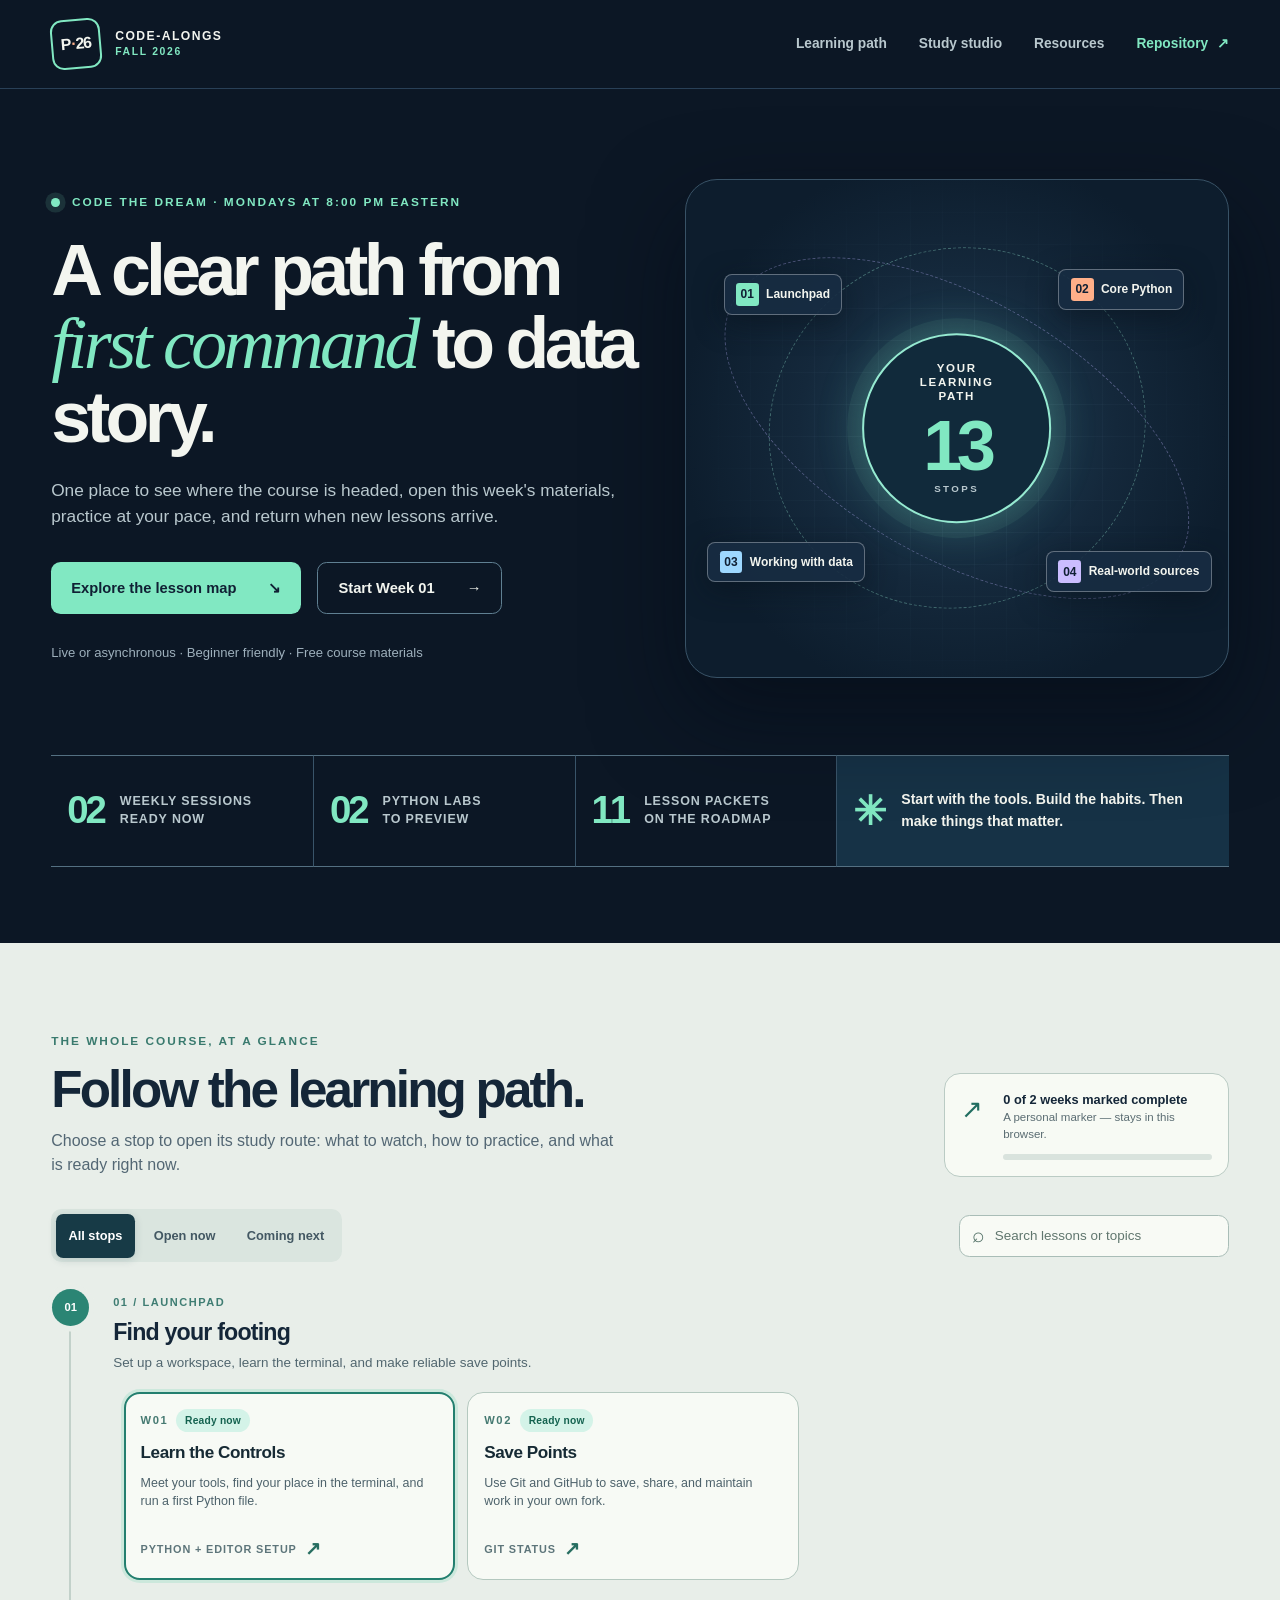
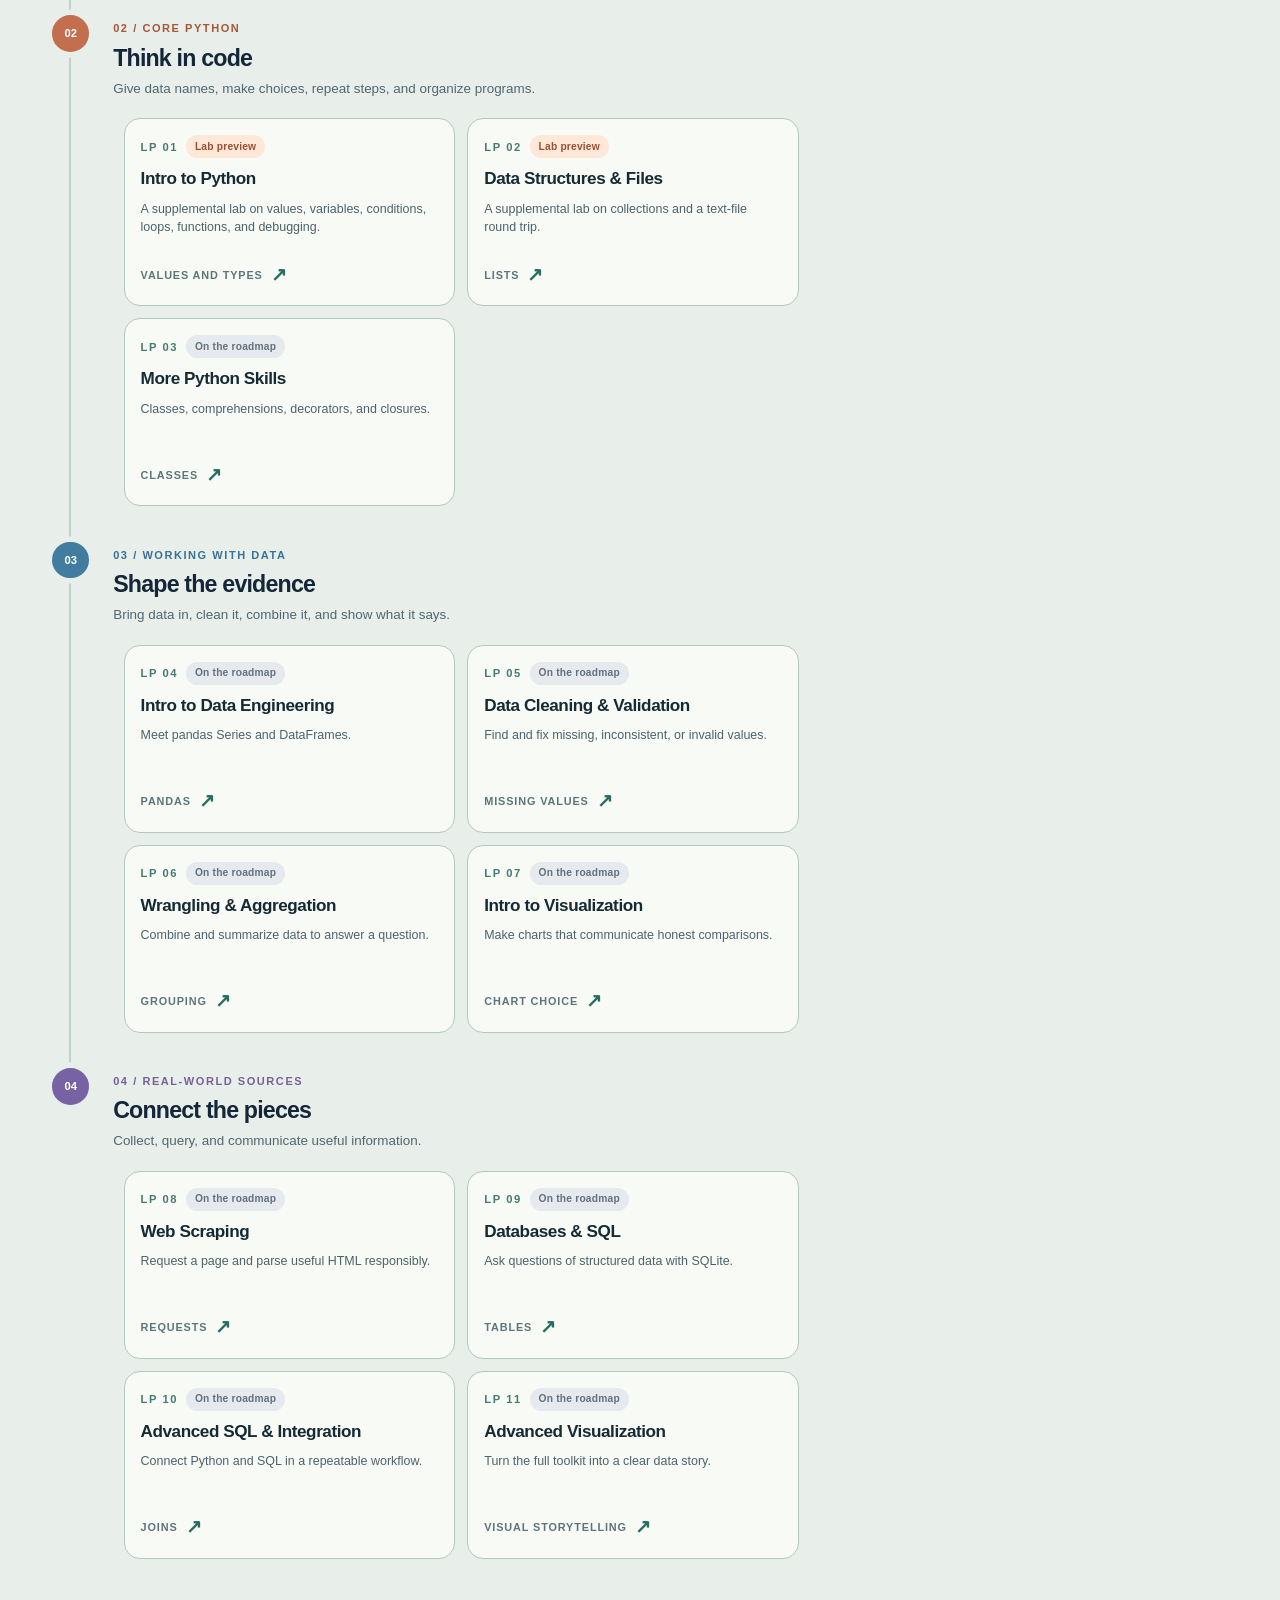
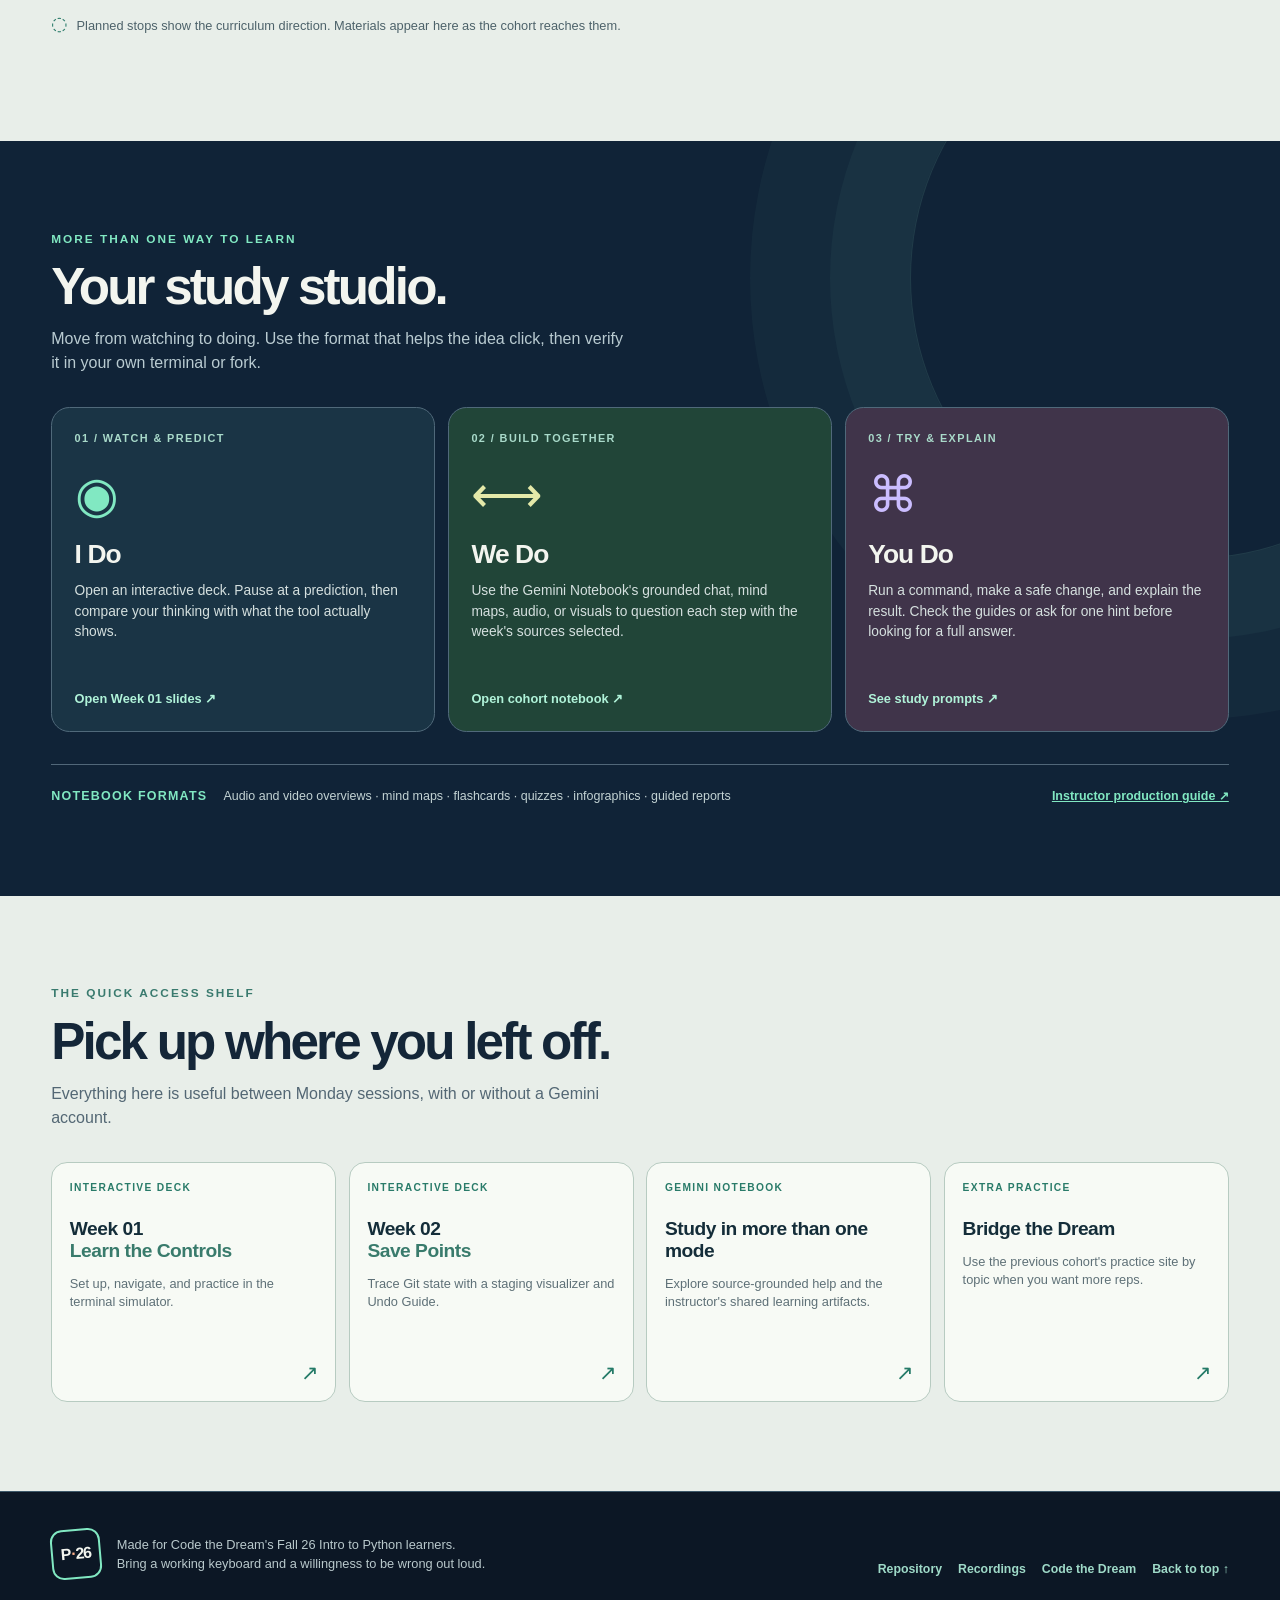
==== commit 963dbaba: "Update learning hub with hash-routed lesson views and artifacts registry - index.html: add lesson-vi" ====
--- a/index.html
+++ b/index.html
@@ -8,6 +8,7 @@
   <title>Python Fall 26 · Learning Hub</title>
   <link rel="stylesheet" href="site/style.css">
   <script defer src="site/plan.js"></script>
+  <script defer src="site/artifacts.js"></script>
   <script defer src="site/app.js"></script>
 </head>
 <body>
@@ -23,7 +24,8 @@
   </header>
 
   <main id="top">
-    <section class="hero" aria-labelledby="hero-title">
+    <section id="lesson-view" class="lesson-view" aria-live="polite" aria-label="Lesson route" hidden></section>
+    <section class="hero hub-only" aria-labelledby="hero-title">
       <div class="hero-copy">
         <div class="eyebrow"><span class="pulse" aria-hidden="true"></span> CODE THE DREAM · MONDAYS AT 8:00 PM EASTERN</div>
         <h1 id="hero-title">A clear path from <em>first command</em> to data story.</h1>
@@ -45,17 +47,17 @@
       </div>
     </section>
 
-    <section class="status-strip" aria-label="Course status">
+    <section class="status-strip hub-only" aria-label="Course status">
       <div><strong id="week-count">02</strong><span>weekly sessions<br>ready now</span></div>
       <div><strong id="lab-count">02</strong><span>Python labs<br>to preview</span></div>
       <div><strong id="packet-count">11</strong><span>lesson packets<br>on the roadmap</span></div>
       <div class="strip-message"><span class="strip-spark" aria-hidden="true">✳</span><p>Start with the tools. Build the habits. Then make things that matter.</p></div>
     </section>
 
-    <section class="journey-section section-pad" id="journey" aria-labelledby="journey-title">
+    <section class="journey-section section-pad hub-only" id="journey" aria-labelledby="journey-title">
       <div class="section-heading">
-        <div><p class="section-kicker">THE WHOLE COURSE, AT A GLANCE</p><h2 id="journey-title">Follow the learning path.</h2><p>Choose a stop to see what you will learn, how to practice, and what is ready to open.</p></div>
-        <div class="progress-card" aria-live="polite"><span class="progress-icon" aria-hidden="true">↗</span><div><strong id="progress-text">0 of 2 weeks marked complete</strong><span>Your checkmarks stay in this browser.</span></div><div class="progress-track"><span id="progress-fill"></span></div></div>
+        <div><p class="section-kicker">THE WHOLE COURSE, AT A GLANCE</p><h2 id="journey-title">Follow the learning path.</h2><p>Choose a stop to open its study route: what to watch, how to practice, and what is ready right now.</p></div>
+        <div class="progress-card" aria-live="polite"><span class="progress-icon" aria-hidden="true">↗</span><div><strong id="progress-text">0 of 2 weeks marked complete</strong><span>A personal marker — stays in this browser.</span></div><div class="progress-track"><span id="progress-fill"></span></div></div>
       </div>
       <div class="toolbar">
         <div class="filter-group" role="group" aria-label="Filter lessons">
@@ -67,12 +69,12 @@
       </div>
       <div class="journey-layout">
         <div id="phase-list" class="phase-list" aria-label="Lesson map"></div>
-        <aside class="detail-panel" id="lesson-detail" aria-live="polite" aria-label="Selected lesson details"></aside>
       </div>
+      <noscript><p class="map-note">The interactive map needs JavaScript. Jump straight to the ready lessons: <a href="week01/week01-slides.html">Week 01 slides</a> · <a href="week02/week02-slides.html">Week 02 slides</a></p></noscript>
       <p class="map-note"><span aria-hidden="true">◌</span> Planned stops show the curriculum direction. Materials appear here as the cohort reaches them.</p>
     </section>
 
-    <section class="studio-section section-pad" id="studio" aria-labelledby="studio-title">
+    <section class="studio-section section-pad hub-only" id="studio" aria-labelledby="studio-title">
       <div class="studio-intro"><p class="section-kicker">MORE THAN ONE WAY TO LEARN</p><h2 id="studio-title">Your study studio.</h2><p>Move from watching to doing. Use the format that helps the idea click, then verify it in your own terminal or fork.</p></div>
       <div class="studio-grid">
         <article class="studio-card"><span class="studio-number">01 / WATCH & PREDICT</span><div class="studio-symbol" aria-hidden="true">◉</div><h3>I Do</h3><p>Open an interactive deck. Pause at a prediction, then compare your thinking with what the tool actually shows.</p><a href="week01/week01-slides.html">Open Week 01 slides <span aria-hidden="true">↗</span></a></article>
@@ -82,7 +84,7 @@
       <div class="studio-foot"><span>NOTEBOOK FORMATS</span><p>Audio and video overviews · mind maps · flashcards · quizzes · infographics · guided reports</p><a href="https://github.com/StrayDogSyn/python-fall26-code-alongs/blob/main/GEMINI_NOTEBOOK.md">Instructor production guide ↗</a></div>
     </section>
 
-    <section class="resources-section section-pad" id="resources" aria-labelledby="resources-title">
+    <section class="resources-section section-pad hub-only" id="resources" aria-labelledby="resources-title">
       <div class="section-heading"><div><p class="section-kicker">THE QUICK ACCESS SHELF</p><h2 id="resources-title">Pick up where you left off.</h2><p>Everything here is useful between Monday sessions, with or without a Gemini account.</p></div></div>
       <div class="resource-grid">
         <a class="resource-card" href="week01/week01-slides.html"><span class="resource-tag">INTERACTIVE DECK</span><strong>Week 01 <span>Learn the Controls</span></strong><p>Set up, navigate, and practice in the terminal simulator.</p><span class="resource-arrow" aria-hidden="true">↗</span></a>
--- a/site/style.css
+++ b/site/style.css
@@ -1,11 +1,52 @@
 :root{--bg:#0c1725;--panel:#142437;--panel2:#1b3045;--line:#345063;--text:#f3f5ef;--muted:#b9c8ce;--mint:#81e8c2;--coral:#ffaf89;--sky:#9ed8ff;--lavender:#cbbdff;--ink:#102034;--max:1440px;color-scheme:dark;font-family:Inter,"Segoe UI",Arial,sans-serif}
-*{box-sizing:border-box}html{scroll-behavior:smooth}body{margin:0;background:var(--bg);color:var(--text);line-height:1.5}button,input{font:inherit}button{cursor:pointer}a{color:inherit}a:hover{text-decoration-color:var(--mint)}:focus-visible{outline:3px solid var(--mint);outline-offset:4px}.sr-only{position:absolute;width:1px;height:1px;padding:0;margin:-1px;overflow:hidden;clip:rect(0,0,0,0);white-space:nowrap;border:0}.skip-link{position:absolute;left:1rem;top:-5rem;z-index:1000;padding:.8rem 1rem;background:var(--mint);color:var(--ink);font-weight:800}.skip-link:focus{top:1rem}.site-header{position:relative;z-index:5;display:flex;align-items:center;justify-content:space-between;gap:2rem;max-width:var(--max);margin:auto;padding:1.2rem clamp(1.2rem,4vw,4rem);border-bottom:1px solid #294057}.brand{display:inline-flex;align-items:center;gap:.9rem;text-decoration:none;font-weight:900;font-size:.76rem;line-height:1.2;letter-spacing:.12em}.brand small{font-size:.65rem;font-weight:600;color:var(--mint);letter-spacing:.16em}.brand-mark{display:inline-flex;align-items:center;justify-content:center;width:3.1rem;height:3.1rem;border:2px solid var(--mint);border-radius:.75rem;color:var(--text);font-size:1rem;letter-spacing:-.08em;transform:rotate(-5deg);font-weight:900;flex:none}.brand-mark span{color:var(--coral);margin:0 .07em}.site-header nav{display:flex;align-items:center;gap:clamp(.9rem,2.5vw,2.4rem);font-size:.86rem;font-weight:700}.site-header nav a{text-decoration:none;color:var(--muted)}.site-header nav a:hover,.site-header nav a:focus-visible{color:var(--text)}.site-header nav .nav-github{color:var(--mint)}.nav-github span{padding-left:.3rem}
+*{box-sizing:border-box}html{scroll-behavior:smooth}body{margin:0;background:var(--bg);color:var(--text);line-height:1.5}button,input{font:inherit}button{cursor:pointer}a{color:inherit}a:hover{text-decoration-color:var(--mint)}:focus-visible{outline:3px solid var(--mint);outline-offset:4px}.sr-only{position:absolute;width:1px;height:1px;padding:0;margin:-1px;overflow:hidden;clip:rect(0,0,0,0);white-space:nowrap;border:0}.skip-link{position:absolute;left:1rem;top:-5rem;z-index:1000;padding:.8rem 1rem;background:var(--mint);color:var(--ink);font-weight:800}.skip-link:focus{top:1rem}.site-header{position:relative;z-index:5;display:flex;align-items:center;justify-content:space-between;gap:2rem;max-width:var(--max);margin:auto;padding:1.2rem clamp(1.2rem,4vw,4rem);border-bottom:1px solid #294057}.brand{display:inline-flex;align-items:center;gap:.9rem;text-decoration:none;font-weight:900;font-size:.76rem;line-height:1.2;letter-spacing:.12em}.brand small{font-size:.65rem;font-weight:600;color:var(--mint);letter-spacing:.16em}.brand-mark{display:inline-flex;align-items:center;justify-content:center;width:3.1rem;height:3.1rem;border:2px solid var(--mint);border-radius:.75rem;color:var(--text);font-size:1rem;letter-spacing:-.08em;transform:rotate(-5deg);font-weight:900;flex:none}.brand-mark span{color:var(--coral);margin:0 .07em}.site-header nav{display:flex;align-items:center;gap:clamp(.9rem,2.5vw,2.4rem);font-size:.86rem;font-weight:700}.site-header nav a{text-decoration:none;color:var(--muted);padding:.45rem 0}.site-header nav a:hover,.site-header nav a:focus-visible{color:var(--text)}.site-header nav .nav-github{color:var(--mint)}.nav-github span{padding-left:.3rem}
 .hero{max-width:var(--max);margin:auto;padding:clamp(3rem,7vw,7rem) clamp(1.2rem,4vw,4rem) clamp(4rem,6vw,6rem);min-height:650px;display:grid;grid-template-columns:minmax(0,1.05fr) minmax(360px,.95fr);align-items:center;gap:2rem}.hero-copy{position:relative;z-index:2}.eyebrow,.section-kicker,.mini-label{font-size:.74rem;letter-spacing:.17em;font-weight:900;text-transform:uppercase}.eyebrow{color:var(--mint);display:flex;align-items:center;gap:.75rem}.pulse{display:inline-block;width:.55rem;height:.55rem;border-radius:50%;background:var(--mint);box-shadow:0 0 0 .35rem #81e8c221}.hero h1{font-size:clamp(3rem,5.6vw,6.5rem);line-height:1.02;letter-spacing:-.065em;margin:1.4rem 0 1.5rem;max-width:850px}.hero h1 em{font-family:Georgia,"Times New Roman",serif;color:var(--mint);font-weight:400;letter-spacing:-.05em}.hero-lead{font-size:clamp(1rem,1.35vw,1.24rem);color:var(--muted);max-width:40rem;margin:0 0 2rem}.hero-actions{display:flex;gap:1rem;flex-wrap:wrap}.button{display:inline-flex;justify-content:space-between;align-items:center;gap:2rem;padding:.86rem 1.25rem;border-radius:.6rem;text-decoration:none;font-weight:800;font-size:.92rem;transition:transform .2s,background .2s}.button:hover{transform:translateY(-3px)}.button-primary{background:var(--mint);color:var(--ink)}.button-primary:hover{background:#aff5da}.button-quiet{border:1px solid #608092;color:var(--text)}.button-quiet:hover{background:#183047}.hero-note{font-size:.82rem;color:#9eb0bc;margin:1.8rem 0 0}.hero-graphic{height:min(39vw,535px);min-height:400px;position:relative;overflow:hidden;border:1px solid #385266;border-radius:2rem;background:radial-gradient(circle at 50% 50%,#21445a 0%,#14283b 43%,#0d1d2d 75%);box-shadow:0 35px 90px #030b1590}.graphic-grid{position:absolute;inset:0;background-image:linear-gradient(#b5edff10 1px,transparent 1px),linear-gradient(90deg,#b5edff10 1px,transparent 1px);background-size:32px 32px;mask-image:radial-gradient(circle,#000,transparent 75%)}.orbit{position:absolute;left:50%;top:50%;border:1px dashed #8edac660;border-radius:50%;transform:translate(-50%,-50%) rotate(-22deg)}.orbit-1{width:70%;height:72%}.orbit-2{width:95%;height:52%;transform:translate(-50%,-50%) rotate(30deg);border-color:#bfb6ff5a}.graphic-center{position:absolute;left:50%;top:50%;width:35%;aspect-ratio:1;transform:translate(-50%,-50%);display:flex;flex-direction:column;justify-content:center;align-items:center;text-align:center;border-radius:50%;background:#112a3b;border:2px solid #96ead1;box-shadow:0 0 0 15px #89e4c110,0 0 45px #7cecc840}.graphic-center>span{font-size:clamp(.58rem,.9vw,.88rem);line-height:1.2;letter-spacing:.15em;font-weight:800}.graphic-center strong{display:flex;flex-direction:column;font-size:clamp(2.7rem,5.5vw,5.5rem);line-height:1;letter-spacing:-.08em;color:var(--mint);margin-top:.45rem}.graphic-center strong span{font-size:.61rem;letter-spacing:.25em;color:var(--muted);margin-top:.2rem}.graphic-node{position:absolute;padding:.5rem .7rem;border:1px solid #ffffff51;border-radius:.5rem;background:#182d42e8;box-shadow:0 8px 28px #07121c80;font-size:.75rem;font-weight:800;white-space:nowrap}.graphic-node b{display:inline-block;color:var(--ink);background:var(--mint);padding:.15rem .3rem;border-radius:.2rem;margin-right:.25rem}.node-a{left:7%;top:19%}.node-b{right:8%;top:18%}.node-b b{background:var(--coral)}.node-c{left:4%;bottom:19%}.node-c b{background:var(--sky)}.node-d{right:3%;bottom:17%}.node-d b{background:var(--lavender)}
 .status-strip{display:grid;grid-template-columns:repeat(3,minmax(0,1fr)) minmax(270px,1.5fr);gap:0;max-width:var(--max);margin:0 auto clamp(4rem,6vw,6rem);padding:0 clamp(1.2rem,4vw,4rem)}.status-strip>div{min-height:112px;border-top:1px solid #547082;border-bottom:1px solid #547082;padding:1.35rem 1rem;display:flex;align-items:center;gap:1rem}.status-strip>div+div{border-left:1px solid #395469}.status-strip strong{font-size:clamp(2rem,3vw,3rem);line-height:1;color:var(--mint);letter-spacing:-.08em}.status-strip span{font-size:.78rem;color:var(--muted);line-height:1.4;text-transform:uppercase;letter-spacing:.07em;font-weight:800}.status-strip .strip-message{background:#163246;gap:.7rem}.strip-message .strip-spark{font-size:2.5rem;color:var(--mint)}.strip-message p{margin:0;font-size:.88rem;font-weight:800;max-width:18rem}
-.section-pad{padding:clamp(4rem,7vw,7rem) clamp(1.2rem,4vw,4rem)}.journey-section,.resources-section{background:#e8eee9;color:#142638}.journey-section>* ,.studio-section>* ,.resources-section>*{max-width:calc(var(--max) - 8rem);margin-left:auto;margin-right:auto}.section-heading{display:flex;justify-content:space-between;gap:2rem;align-items:end;margin-bottom:2rem}.section-kicker{color:#397a6e;margin:0 0 .75rem}.section-heading h2,.studio-intro h2{font-size:clamp(2.35rem,4vw,4.6rem);letter-spacing:-.055em;line-height:1.05;margin:0 0 .8rem}.section-heading p:not(.section-kicker),.studio-intro>p:not(.section-kicker){color:#536774;max-width:36rem;margin:0}.progress-card{min-width:235px;max-width:285px;display:grid;grid-template-columns:2rem 1fr;gap:.25rem .65rem;padding:1rem;border:1px solid #bacbc4;border-radius:1rem;background:#f7faf4}.progress-card .progress-icon{grid-row:span 2;font-size:1.65rem;color:#216d60}.progress-card strong{display:block;font-size:.8rem}.progress-card span:not(.progress-icon){display:block;font-size:.72rem;color:#5a6c72}.progress-track{height:.4rem;border-radius:1rem;background:#d9e3dd;grid-column:2;overflow:hidden;margin-top:.4rem}.progress-track span{display:block;height:100%;width:0;background:#2f9e83;transition:width .2s}.toolbar{display:flex;justify-content:space-between;align-items:center;gap:1rem;margin-bottom:1.7rem;flex-wrap:wrap}.filter-group{display:flex;gap:.35rem;background:#dae5df;border-radius:.65rem;padding:.28rem}.filter{background:transparent;border:0;color:#4e6470;padding:.55rem .8rem;border-radius:.45rem;font-size:.8rem;font-weight:800}.filter.active{background:#173a46;color:white;box-shadow:0 2px 8px #163a462a}.search-wrap{display:flex;align-items:center;gap:.5rem;border:1px solid #a9bdb7;border-radius:.65rem;background:#f8faf5;color:#527066;padding:.55rem .75rem;min-width:min(100%,270px)}.search-wrap span{font-size:1.3rem;line-height:1}.search-wrap input{border:0;outline:0;background:transparent;color:#132d37;min-width:0;width:100%;font-size:.84rem}.search-wrap:focus-within{outline:3px solid #438e7e;outline-offset:2px}.search-wrap input::placeholder{color:#60766e}.journey-layout{display:grid;grid-template-columns:minmax(0,1.75fr) minmax(320px,.95fr);gap:1.5rem;align-items:start}.phase-list{min-width:0}.phase{position:relative;padding-left:3.3rem;padding-bottom:2.2rem;border-left:2px solid #c2d1ca;margin-left:1.1rem}.phase:last-child{border-left-color:transparent}.phase-head{display:flex;align-items:start;gap:1rem;margin-left:-4.45rem;margin-bottom:1.2rem}.phase-marker{height:2.3rem;width:2.3rem;flex:none;background:#2b8574;color:white;border-radius:50%;display:grid;place-items:center;font-size:.7rem;font-weight:900;box-shadow:0 0 0 .35rem #e8eee9}.phase-coral .phase-marker{background:#c46e50}.phase-sky .phase-marker{background:#427c9f}.phase-lavender .phase-marker{background:#7763a3}.phase-title{padding-left:.5rem}.phase-label{font-size:.69rem;font-weight:900;letter-spacing:.14em;color:#3f7d73;text-transform:uppercase}.phase-coral .phase-label{color:#a75637}.phase-sky .phase-label{color:#3a7196}.phase-lavender .phase-label{color:#76619b}.phase h3{font-size:1.45rem;margin:.1rem 0 0;letter-spacing:-.035em}.phase-title p{font-size:.84rem;color:#607279;margin:.2rem 0 0}.unit-grid{display:grid;grid-template-columns:repeat(2,minmax(0,1fr));gap:.75rem}.unit-card{position:relative;text-align:left;border:1px solid #b4c8bf;border-radius:1rem;background:#f7faf5;color:#162a34;padding:1rem;min-height:188px;width:100%;display:flex;flex-direction:column;gap:.5rem;transition:transform .2s,border-color .2s,box-shadow .2s}.unit-card:hover{transform:translateY(-3px);border-color:#3c9680;box-shadow:0 9px 22px #1a55441c}.unit-card.selected{border:2px solid #237f6f;box-shadow:0 0 0 3px #8ed8c052;padding:calc(1rem - 1px)}.unit-top,.unit-bottom{display:flex;align-items:center;justify-content:space-between;gap:.5rem}.unit-code{font-size:.7rem;letter-spacing:.14em;font-weight:900;color:#467a72}.status-pill{display:inline-block;padding:.24rem .55rem;border-radius:5rem;background:#d4f3e8;color:#14624f;font-size:.64rem;font-weight:900;letter-spacing:.02em;white-space:nowrap}.status-pill.preview{background:#ffe8d7;color:#965036}.status-pill.planned{background:#e6e9ed;color:#62717e}.unit-title{font-size:1.07rem;letter-spacing:-.025em}.unit-summary{font-size:.78rem;color:#596e77;line-height:1.45;flex:1}.unit-bottom{font-size:.68rem;text-transform:uppercase;letter-spacing:.08em;color:#5d757a;font-weight:800}.unit-arrow{font-size:1.2rem;color:#276e61}.completed-badge{position:absolute;right:.6rem;bottom:.4rem;background:#135f4e;color:#fff;border-radius:.3rem;padding:.18rem .35rem;font-size:.62rem}.empty-state{padding:3rem;background:#f7faf5;border:1px dashed #96aea5;border-radius:1rem}.empty-state strong{font-size:1.1rem}.empty-state p{margin:.4rem 0 0;color:#63727a}.detail-panel{position:sticky;top:1.2rem;border-radius:1.35rem;background:#142c3a;color:var(--text);box-shadow:0 20px 50px #0b2a4036;padding:clamp(1.2rem,2.4vw,2rem);max-height:calc(100vh - 2.4rem);overflow:auto;scroll-margin-top:1rem}.detail-cap{display:flex;justify-content:space-between;gap:.7rem;align-items:center}.detail-cap-code{color:var(--mint);font-size:.76rem;letter-spacing:.18em;font-weight:900}.detail-panel h3{font-size:clamp(1.65rem,2.4vw,2.45rem);line-height:1.08;letter-spacing:-.04em;margin:.7rem 0}.detail-summary{color:#c4d3d4;font-size:.88rem;margin:.5rem 0 1.1rem}.mini-label{color:#8fddc8;font-size:.65rem}.outcome{background:#213b48;border-left:3px solid var(--mint);padding:.7rem 1rem;border-radius:.3rem;margin-bottom:1rem}.outcome p{margin:.35rem 0 0;font-size:.88rem;font-weight:700}.detail-topics{display:flex;flex-wrap:wrap;gap:.4rem;margin-bottom:1.4rem}.topic-chip{font-size:.67rem;border:1px solid #5b7683;border-radius:5rem;padding:.23rem .55rem;color:#c2d4d6}.rhythm{border-top:1px solid #46606a;padding-top:1rem}.rhythm-row{display:grid;grid-template-columns:4.1rem 1fr;gap:.6rem;align-items:start;margin:.8rem 0}.rhythm-label{font-size:.64rem;font-weight:900;color:var(--coral);letter-spacing:.08em;padding-top:.2rem}.rhythm-row p{font-size:.81rem;color:#d8e2de;margin:0}.detail-links{border-top:1px solid #46606a;margin-top:1.2rem;padding-top:1rem;display:flex;flex-direction:column;gap:.5rem}.detail-link{display:flex;align-items:center;justify-content:space-between;gap:1rem;padding:.58rem .7rem;border:1px solid #5e7986;border-radius:.45rem;text-decoration:none;color:#edf6f0;font-size:.78rem;font-weight:800}.detail-link:hover{background:#2a4b59}.detail-link.primary{background:var(--mint);border-color:var(--mint);color:var(--ink)}.detail-link.primary:hover{background:#b3f5dc}.detail-link span{font-size:1.05rem}.coming-note{color:#bbcdd0;font-size:.82rem;margin:0}.complete-button{margin-top:1rem;width:100%;background:transparent;color:var(--mint);border:1px dashed #87cdb8;border-radius:.55rem;padding:.7rem;font-size:.78rem;font-weight:800}.complete-button.is-complete{background:#235c51;color:#fff;border-style:solid}.map-note{font-size:.8rem;color:#647982;margin-top:1rem}.map-note span{font-size:1.2rem;color:#277967;margin-right:.3rem}
+.section-pad{padding:clamp(4rem,7vw,7rem) clamp(1.2rem,4vw,4rem)}.journey-section,.resources-section{background:#e8eee9;color:#142638}.journey-section>* ,.studio-section>* ,.resources-section>*{max-width:calc(var(--max) - 8rem);margin-left:auto;margin-right:auto}.section-heading{display:flex;justify-content:space-between;gap:2rem;align-items:end;margin-bottom:2rem}.section-kicker{color:#397a6e;margin:0 0 .75rem}.section-heading h2,.studio-intro h2{font-size:clamp(2.35rem,4vw,4.6rem);letter-spacing:-.055em;line-height:1.05;margin:0 0 .8rem}.section-heading p:not(.section-kicker),.studio-intro>p:not(.section-kicker){color:#536774;max-width:36rem;margin:0}.progress-card{min-width:235px;max-width:285px;display:grid;grid-template-columns:2rem 1fr;gap:.25rem .65rem;padding:1rem;border:1px solid #bacbc4;border-radius:1rem;background:#f7faf4}.progress-card .progress-icon{grid-row:span 2;font-size:1.65rem;color:#216d60}.progress-card strong{display:block;font-size:.8rem}.progress-card span:not(.progress-icon){display:block;font-size:.72rem;color:#5a6c72}.progress-track{height:.4rem;border-radius:1rem;background:#d9e3dd;grid-column:2;overflow:hidden;margin-top:.4rem}.progress-track span{display:block;height:100%;width:0;background:#2f9e83;transition:width .2s}.toolbar{display:flex;justify-content:space-between;align-items:center;gap:1rem;margin-bottom:1.7rem;flex-wrap:wrap}.filter-group{display:flex;gap:.35rem;background:#dae5df;border-radius:.65rem;padding:.28rem}.filter{background:transparent;border:0;color:#435863;padding:.55rem .8rem;border-radius:.45rem;font-size:.8rem;font-weight:800;min-height:2.75rem;display:inline-flex;align-items:center}.filter.active{background:#173a46;color:white;box-shadow:0 2px 8px #163a462a}.search-wrap{display:flex;align-items:center;gap:.5rem;border:1px solid #a9bdb7;border-radius:.65rem;background:#f8faf5;color:#527066;padding:.55rem .75rem;min-width:min(100%,270px)}.search-wrap span{font-size:1.3rem;line-height:1}.search-wrap input{border:0;outline:0;background:transparent;color:#132d37;min-width:0;width:100%;font-size:.84rem}.search-wrap:focus-within{outline:3px solid #438e7e;outline-offset:2px}.search-wrap input::placeholder{color:#60766e}.journey-layout{display:grid;grid-template-columns:minmax(0,1.75fr) minmax(320px,.95fr);gap:1.5rem;align-items:start}.phase-list{min-width:0}.phase{position:relative;padding-left:3.3rem;padding-bottom:2.2rem;border-left:2px solid #c2d1ca;margin-left:1.1rem}.phase:last-child{border-left-color:transparent}.phase-head{display:flex;align-items:start;gap:1rem;margin-left:-4.45rem;margin-bottom:1.2rem}.phase-marker{height:2.3rem;width:2.3rem;flex:none;background:#2b8574;color:white;border-radius:50%;display:grid;place-items:center;font-size:.7rem;font-weight:900;box-shadow:0 0 0 .35rem #e8eee9}.phase-coral .phase-marker{background:#c46e50}.phase-sky .phase-marker{background:#427c9f}.phase-lavender .phase-marker{background:#7763a3}.phase-title{padding-left:.5rem}.phase-label{font-size:.69rem;font-weight:900;letter-spacing:.14em;color:#3f7d73;text-transform:uppercase}.phase-coral .phase-label{color:#a75637}.phase-sky .phase-label{color:#3a7196}.phase-lavender .phase-label{color:#76619b}.phase h3{font-size:1.45rem;margin:.1rem 0 0;letter-spacing:-.035em}.phase-title p{font-size:.84rem;color:#51666f;margin:.2rem 0 0}.unit-grid{display:grid;grid-template-columns:repeat(2,minmax(0,1fr));gap:.75rem}.unit-card{position:relative;text-align:left;border:1px solid #b4c8bf;border-radius:1rem;background:#f7faf5;color:#162a34;padding:1rem;min-height:188px;width:100%;display:flex;flex-direction:column;gap:.5rem;transition:transform .2s,border-color .2s,box-shadow .2s}.unit-card:hover{transform:translateY(-3px);border-color:#3c9680;box-shadow:0 9px 22px #1a55441c}.unit-card.selected{border:2px solid #237f6f;box-shadow:0 0 0 3px #8ed8c052;padding:calc(1rem - 1px)}.unit-top,.unit-bottom{display:flex;align-items:center;justify-content:space-between;gap:.5rem}.unit-code{font-size:.7rem;letter-spacing:.14em;font-weight:900;color:#467a72}.status-pill{display:inline-block;padding:.24rem .55rem;border-radius:5rem;background:#d4f3e8;color:#14624f;font-size:.64rem;font-weight:900;letter-spacing:.02em;white-space:nowrap}.status-pill.preview{background:#ffe8d7;color:#965036}.status-pill.planned{background:#e6e9ed;color:#62717e}.unit-title{font-size:1.07rem;letter-spacing:-.025em}.unit-summary{font-size:.78rem;color:#4d626b;line-height:1.45;flex:1}.unit-bottom{font-size:.68rem;text-transform:uppercase;letter-spacing:.08em;color:#5d757a;font-weight:800}.unit-arrow{font-size:1.2rem;color:#276e61}.completed-badge{position:absolute;right:.6rem;bottom:.4rem;background:#135f4e;color:#fff;border-radius:.3rem;padding:.18rem .35rem;font-size:.62rem}.empty-state{padding:3rem;background:#f7faf5;border:1px dashed #96aea5;border-radius:1rem}.empty-state strong{font-size:1.1rem}.empty-state p{margin:.4rem 0 0;color:#63727a}.detail-panel{position:sticky;top:1.2rem;border-radius:1.35rem;background:#142c3a;color:var(--text);box-shadow:0 20px 50px #0b2a4036;padding:clamp(1.2rem,2.4vw,2rem);max-height:calc(100vh - 2.4rem);overflow:auto;scroll-margin-top:1rem}.detail-cap{display:flex;justify-content:space-between;gap:.7rem;align-items:center}.detail-cap-code{color:var(--mint);font-size:.76rem;letter-spacing:.18em;font-weight:900}.detail-panel h3{font-size:clamp(1.65rem,2.4vw,2.45rem);line-height:1.08;letter-spacing:-.04em;margin:.7rem 0}.detail-summary{color:#c4d3d4;font-size:.88rem;margin:.5rem 0 1.1rem}.mini-label{color:#8fddc8;font-size:.65rem}.outcome{background:#213b48;border-left:3px solid var(--mint);padding:.7rem 1rem;border-radius:.3rem;margin-bottom:1rem}.outcome p{margin:.35rem 0 0;font-size:.88rem;font-weight:700}.detail-topics{display:flex;flex-wrap:wrap;gap:.4rem;margin-bottom:1.4rem}.topic-chip{font-size:.67rem;border:1px solid #5b7683;border-radius:5rem;padding:.23rem .55rem;color:#c2d4d6}.rhythm{border-top:1px solid #46606a;padding-top:1rem}.rhythm-row{display:grid;grid-template-columns:4.1rem 1fr;gap:.6rem;align-items:start;margin:.8rem 0}.rhythm-label{font-size:.64rem;font-weight:900;color:var(--coral);letter-spacing:.08em;padding-top:.2rem}.rhythm-row p{font-size:.81rem;color:#d8e2de;margin:0}.detail-links{border-top:1px solid #46606a;margin-top:1.2rem;padding-top:1rem;display:flex;flex-direction:column;gap:.5rem}.detail-link{display:flex;align-items:center;justify-content:space-between;gap:1rem;padding:.58rem .7rem;min-height:2.75rem;border:1px solid #5e7986;border-radius:.45rem;text-decoration:none;color:#edf6f0;font-size:.78rem;font-weight:800}.detail-link:hover{background:#2a4b59}.detail-link.primary{background:var(--mint);border-color:var(--mint);color:var(--ink)}.detail-link.primary:hover{background:#b3f5dc}.detail-link span{font-size:1.05rem}.coming-note{color:#bbcdd0;font-size:.82rem;margin:0}.complete-button{margin-top:1rem;width:100%;background:transparent;color:var(--mint);border:1px dashed #87cdb8;border-radius:.55rem;padding:.7rem;font-size:.78rem;font-weight:800}.complete-button.is-complete{background:#235c51;color:#fff;border-style:solid}.map-note{font-size:.8rem;color:#4d626a;margin-top:1rem}.map-note span{font-size:1.2rem;color:#277967;margin-right:.3rem}
 .studio-section{background:#102337;color:var(--text);position:relative;overflow:hidden}.studio-section:before{content:"";position:absolute;right:-12rem;top:-9rem;width:35rem;height:35rem;border:1px solid #85d5b624;border-radius:50%;box-shadow:0 0 0 5rem #85d5b60c,0 0 0 10rem #85d5b609}.studio-intro{position:relative;margin-bottom:2rem}.studio-intro .section-kicker{color:var(--mint)}.studio-intro>p:not(.section-kicker){color:#b9cbd1}.studio-grid{position:relative;display:grid;grid-template-columns:repeat(3,minmax(0,1fr));gap:.8rem}.studio-card{background:#1a3445;border:1px solid #50697a;border-radius:1.15rem;min-height:325px;padding:1.4rem;display:flex;flex-direction:column}.studio-card:nth-child(2){background:#214538}.studio-card:nth-child(3){background:#40344a}.studio-number{font-size:.68rem;letter-spacing:.13em;color:#a9daca;font-weight:900}.studio-symbol{font-size:3.1rem;color:var(--mint);line-height:1.2;margin:1.2rem 0 .6rem}.studio-card:nth-child(2) .studio-symbol{color:#e4e9a9}.studio-card:nth-child(3) .studio-symbol{color:var(--lavender)}.studio-card h3{font-size:1.65rem;letter-spacing:-.035em;margin:0 0 .4rem}.studio-card p{font-size:.86rem;color:#d5e0df;margin:0 0 1.3rem}.studio-card a{margin-top:auto;color:#b0f3d9;font-size:.8rem;font-weight:800;text-decoration:none}.studio-card a:hover{text-decoration:underline}.studio-foot{position:relative;display:flex;align-items:center;gap:1rem;flex-wrap:wrap;border-top:1px solid #516779;padding-top:1.4rem;margin-top:2rem;font-size:.78rem}.studio-foot span{color:var(--mint);font-weight:900;letter-spacing:.1em}.studio-foot p{color:#c3d3d4;margin:0;flex:1}.studio-foot a{color:var(--mint);font-weight:800}.resources-section{background:#e8eee9}.resource-grid{display:grid;grid-template-columns:repeat(4,minmax(0,1fr));gap:.8rem}.resource-card{position:relative;display:flex;flex-direction:column;background:#f7faf5;min-height:240px;border:1px solid #b7cbc1;border-radius:1rem;padding:1.1rem;color:#142d39;text-decoration:none;transition:transform .2s,box-shadow .2s}.resource-card:hover{transform:translateY(-4px);box-shadow:0 12px 25px #173d3420;border-color:#4b9a83}.resource-tag{font-size:.64rem;font-weight:900;letter-spacing:.13em;color:#297b69;margin-bottom:1.4rem}.resource-card strong{font-size:1.2rem;line-height:1.15;letter-spacing:-.025em;padding-right:1rem}.resource-card strong span{display:block;color:#397b6c}.resource-card p{font-size:.8rem;line-height:1.45;color:#5e7077;margin:.8rem 0 1.7rem}.resource-arrow{position:absolute;bottom:.8rem;right:1rem;font-size:1.3rem;color:#247a67}.site-footer{display:flex;justify-content:space-between;align-items:end;gap:2rem;max-width:var(--max);margin:auto;padding:2.3rem clamp(1.2rem,4vw,4rem) 3.4rem;border-top:1px solid #3d5869}.site-footer>div:first-child{display:flex;align-items:center;gap:1rem}.site-footer p{font-size:.8rem;color:#b9c9cc;margin:0}.footer-links{display:flex;flex-wrap:wrap;gap:1rem}.footer-links a{font-size:.77rem;color:#9fdac8;text-decoration:none;font-weight:700}
 @media(max-width:1150px){.hero{grid-template-columns:1fr .8fr;min-height:570px}.hero h1{font-size:clamp(3rem,5.1vw,5rem)}.status-strip{grid-template-columns:repeat(3,1fr)}.status-strip .strip-message{grid-column:1/-1;border-left:0;min-height:75px}.resource-grid{grid-template-columns:repeat(2,1fr)}}
 @media(max-width:960px){.site-header{align-items:flex-start}.site-header nav{gap:.9rem;flex-wrap:wrap;justify-content:flex-end}.hero{grid-template-columns:1fr;min-height:auto}.hero-graphic{height:410px;max-width:670px;width:100%;margin:0 auto}.journey-layout{grid-template-columns:1fr}.detail-panel{position:static;max-height:none}.phase-list{order:1}.detail-panel{order:0;margin-bottom:1rem}.studio-grid{grid-template-columns:1fr}.studio-card{min-height:235px}.studio-symbol{margin:.5rem 0}}
 @media(max-width:640px){.site-header{flex-direction:column;gap:1rem}.site-header nav{justify-content:flex-start;font-size:.76rem}.site-header nav a{padding:.25rem 0}.hero{padding-top:3.5rem}.hero h1{font-size:clamp(2.85rem,12vw,4.5rem)}.hero-graphic{min-height:290px;height:75vw;border-radius:1.3rem}.graphic-node{font-size:.58rem;padding:.35rem}.graphic-center{width:38%}.node-a{left:3%;top:15%}.node-b{right:3%;top:15%}.node-c{left:2%;bottom:17%}.node-d{right:1%;bottom:17%}.status-strip{grid-template-columns:1fr 1fr}.status-strip>div{min-height:90px}.status-strip>div:nth-child(3){border-left:0}.status-strip>div:nth-child(4){grid-column:2;min-height:90px}.status-strip strong{font-size:2rem}.status-strip span{font-size:.65rem}.status-strip .strip-message p{font-size:.7rem}.strip-message .strip-spark{font-size:1.4rem}.section-heading{flex-direction:column;align-items:stretch}.progress-card{max-width:none}.unit-grid{grid-template-columns:1fr}.unit-card{min-height:155px}.phase{padding-left:2.1rem;margin-left:.8rem}.phase-head{margin-left:-3rem}.phase-marker{height:1.9rem;width:1.9rem}.phase-title{padding-left:.2rem}.resource-grid{grid-template-columns:1fr}.resource-card{min-height:205px}.site-footer{flex-direction:column;align-items:start}.footer-links{gap:.7rem 1.2rem}}
 @media(prefers-reduced-motion:reduce){html{scroll-behavior:auto}*,*:before,*:after{animation-duration:.01ms!important;transition-duration:.01ms!important}}
 .graphic-center strong span:first-child{font-size:inherit;letter-spacing:-.08em;color:var(--mint);margin:0}
+
+/* ---------- Lesson view (hash-routed) ---------- */
+body[data-view="lesson"] .hub-only{display:none}
+body[data-view="lesson"] #lesson-view{display:block}
+.lesson-view{padding:clamp(2.5rem,5vw,4.5rem) clamp(1.2rem,4vw,4rem) clamp(4rem,6vw,6rem)}
+.lesson-shell{max-width:940px;margin:auto;background:#142c3a;border:1px solid #335063;border-radius:1.35rem;padding:clamp(1.4rem,3vw,2.4rem);box-shadow:0 20px 50px #0b2a4036}
+.back-link{display:inline-flex;align-items:center;gap:.4rem;min-height:2.75rem;color:var(--mint);font-weight:800;text-decoration:none;font-size:.85rem;margin-bottom:.6rem}
+.back-link:hover{text-decoration:underline}
+.lesson-shell h2{font-size:clamp(2rem,4vw,3rem);line-height:1.08;letter-spacing:-.04em;margin:.7rem 0 .35rem}
+.lesson-shell h2:focus{outline:none}
+.lesson-meta{font-size:.82rem;color:#a9c3c6;margin:0 0 .4rem}
+.lesson-estimate{display:inline-block;background:#2b4a5c;border-radius:5rem;padding:.18rem .6rem;font-weight:900;font-size:.72rem;letter-spacing:.04em;color:var(--mint);margin-right:.35rem}
+.lesson-steps{list-style:none;margin:.6rem 0 0;padding:0}
+.lesson-step{position:relative;padding:0 0 1.5rem 3.1rem;margin-left:1.05rem;border-left:2px solid #345063}
+.lesson-step:last-child{border-left-color:transparent;padding-bottom:.2rem}
+.lesson-step:focus{outline:3px solid var(--mint);outline-offset:6px;border-radius:.5rem}
+.step-marker{position:absolute;left:-1.06rem;top:0;width:2.1rem;height:2.1rem;border-radius:50%;background:#2b8574;color:#fff;display:grid;place-items:center;font-size:.66rem;font-weight:900;box-shadow:0 0 0 .3rem #142c3a}
+.lesson-step:nth-child(4n+2) .step-marker{background:#427c9f}
+.lesson-step:nth-child(4n+3) .step-marker{background:#7763a3}
+.lesson-step:nth-child(4n+4) .step-marker{background:#c46e50}
+.step-head{display:flex;align-items:center;gap:.6rem;flex-wrap:wrap}
+.step-label{font-size:1.05rem;letter-spacing:-.02em}
+.mode-badge{font-size:.6rem;font-weight:900;letter-spacing:.1em;border-radius:5rem;padding:.22rem .55rem;background:var(--mint);color:var(--ink)}
+.mode-badge.mode-we{background:#e4e9a9}
+.mode-badge.mode-you{background:var(--lavender)}
+.step-text{color:#c4d3d4;font-size:.87rem;margin:.45rem 0 .65rem;max-width:46rem}
+.step-links{display:flex;flex-wrap:wrap;gap:.45rem}
+.step-link{display:inline-flex;align-items:center;min-height:2.4rem;border:1px solid #5e7986;border-radius:5rem;padding:.35rem .85rem;font-size:.75rem;font-weight:800;text-decoration:none;color:#edf6f0}
+.step-link:hover{background:#2a4b59}
+.step-link.primary{background:var(--mint);border-color:var(--mint);color:var(--ink)}
+.step-link.primary:hover{background:#b3f5dc}
+.artifact-block{border-top:1px solid #46606a;margin-top:1.4rem;padding-top:1.1rem}
+.artifact-grid{display:grid;grid-template-columns:repeat(auto-fill,minmax(230px,1fr));gap:.6rem;margin-top:.7rem}
+.artifact-card{display:block;border:1px solid #5e7986;border-radius:.7rem;padding:.85rem;text-decoration:none;color:#edf6f0}
+.artifact-card:hover{background:#2a4b59}
+.artifact-card strong{display:block;font-size:.85rem}
+.artifact-card span{display:block;font-size:.72rem;color:#a9c3c6;margin-top:.3rem;line-height:1.4}
+@media(max-width:640px){
+  .lesson-shell{border-radius:1rem}
+  .lesson-step{padding-left:2.7rem}
+}
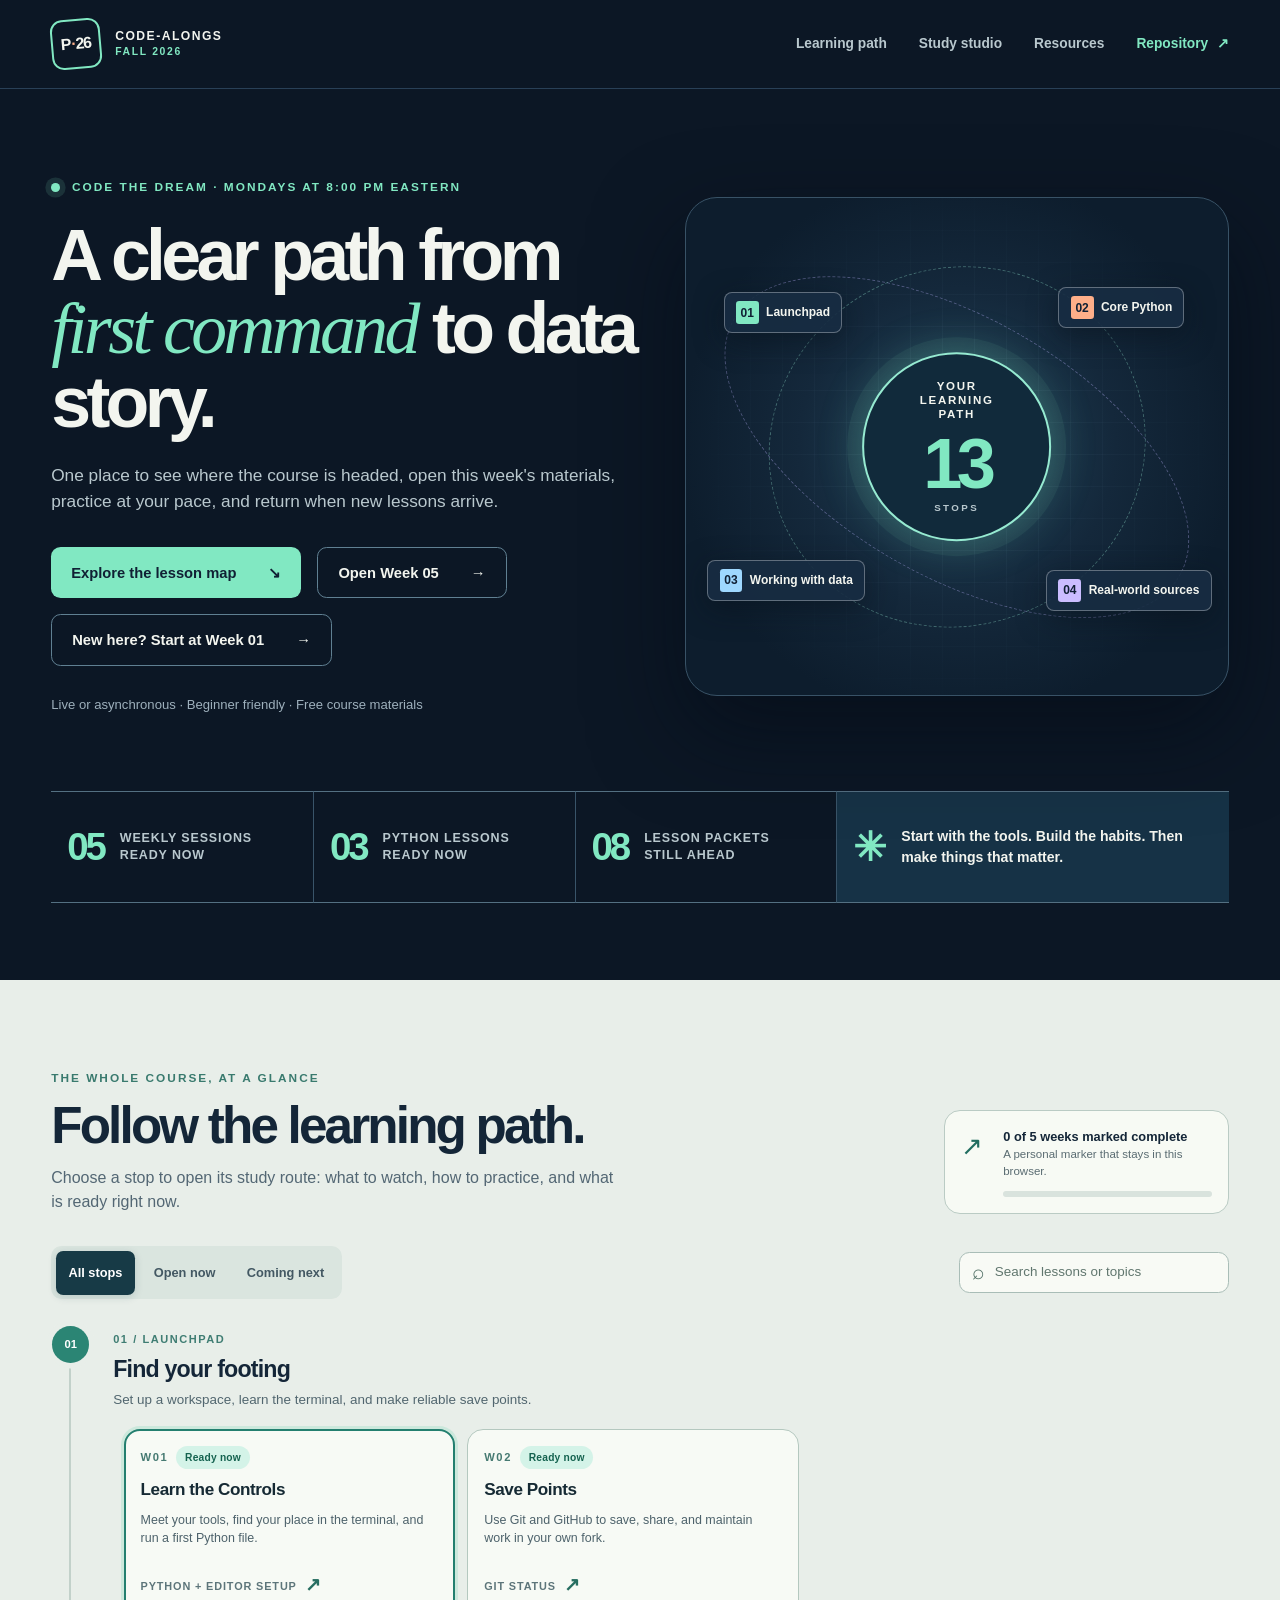
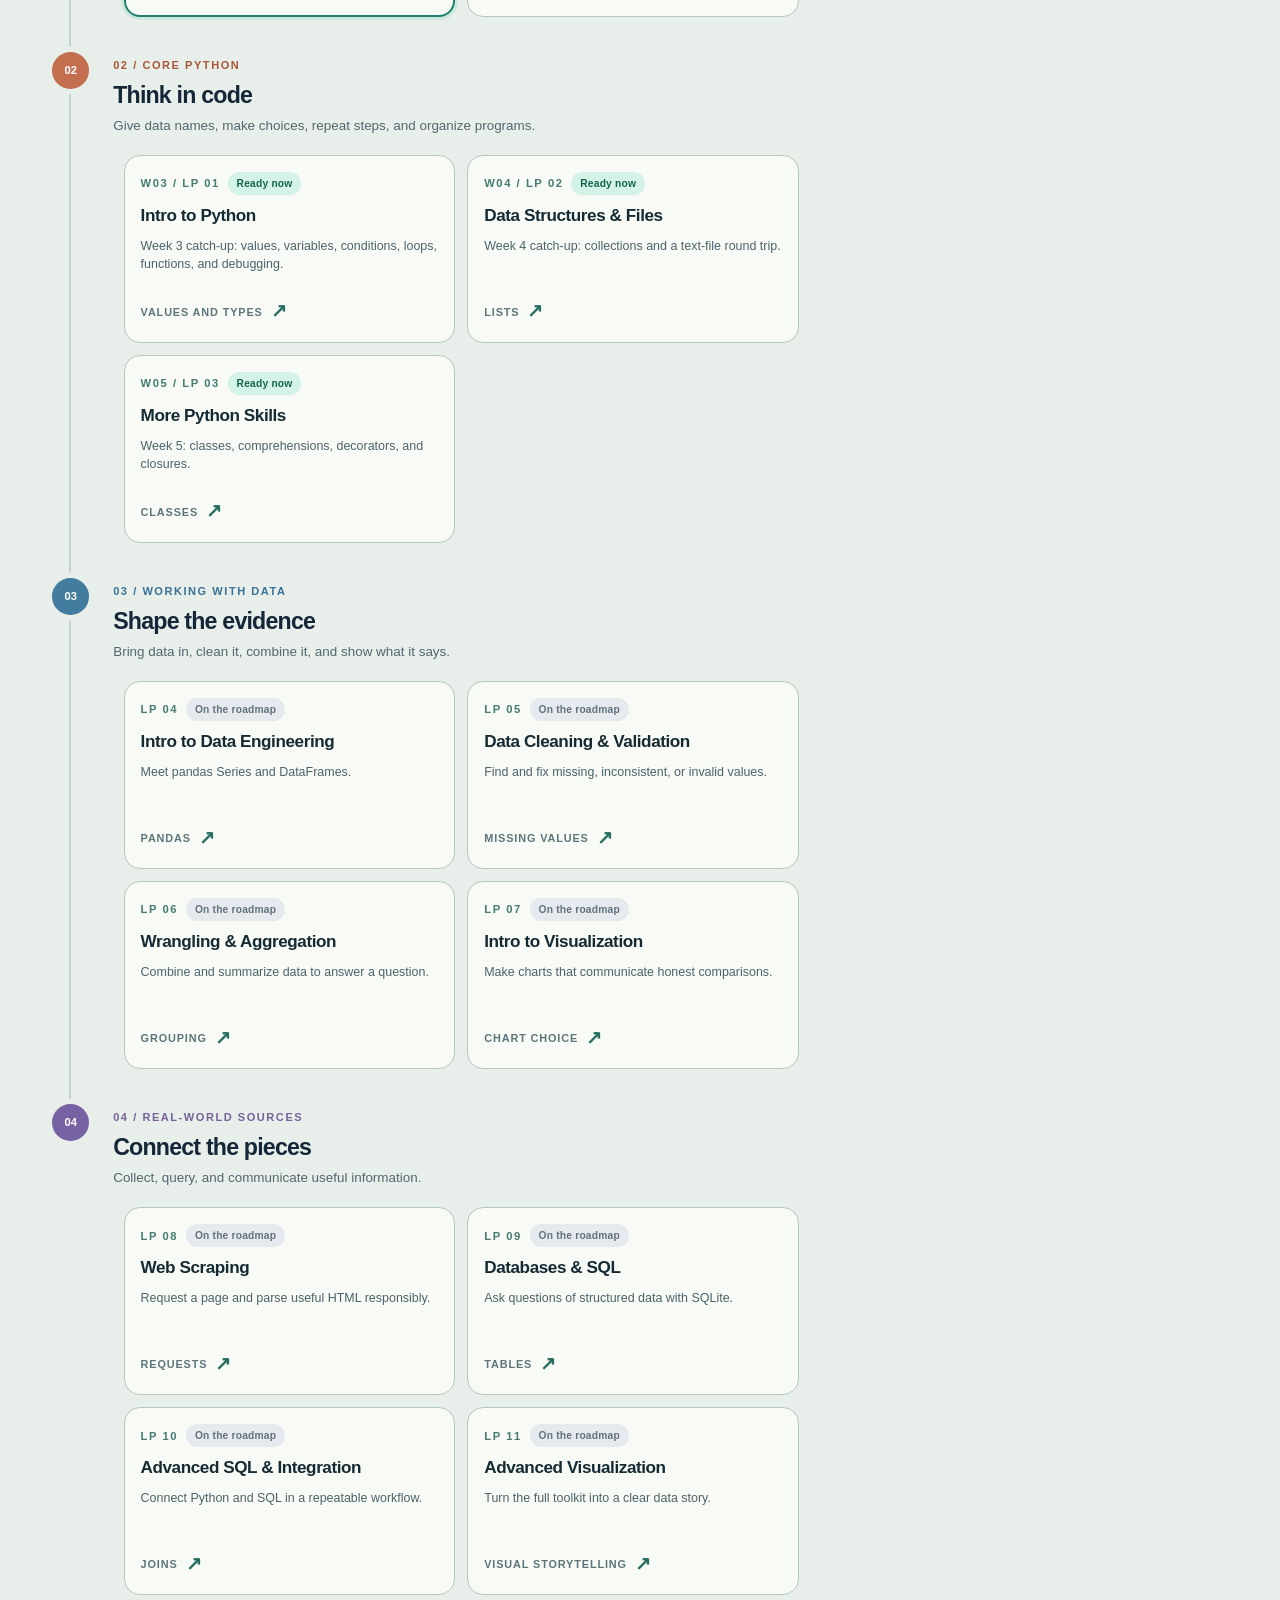
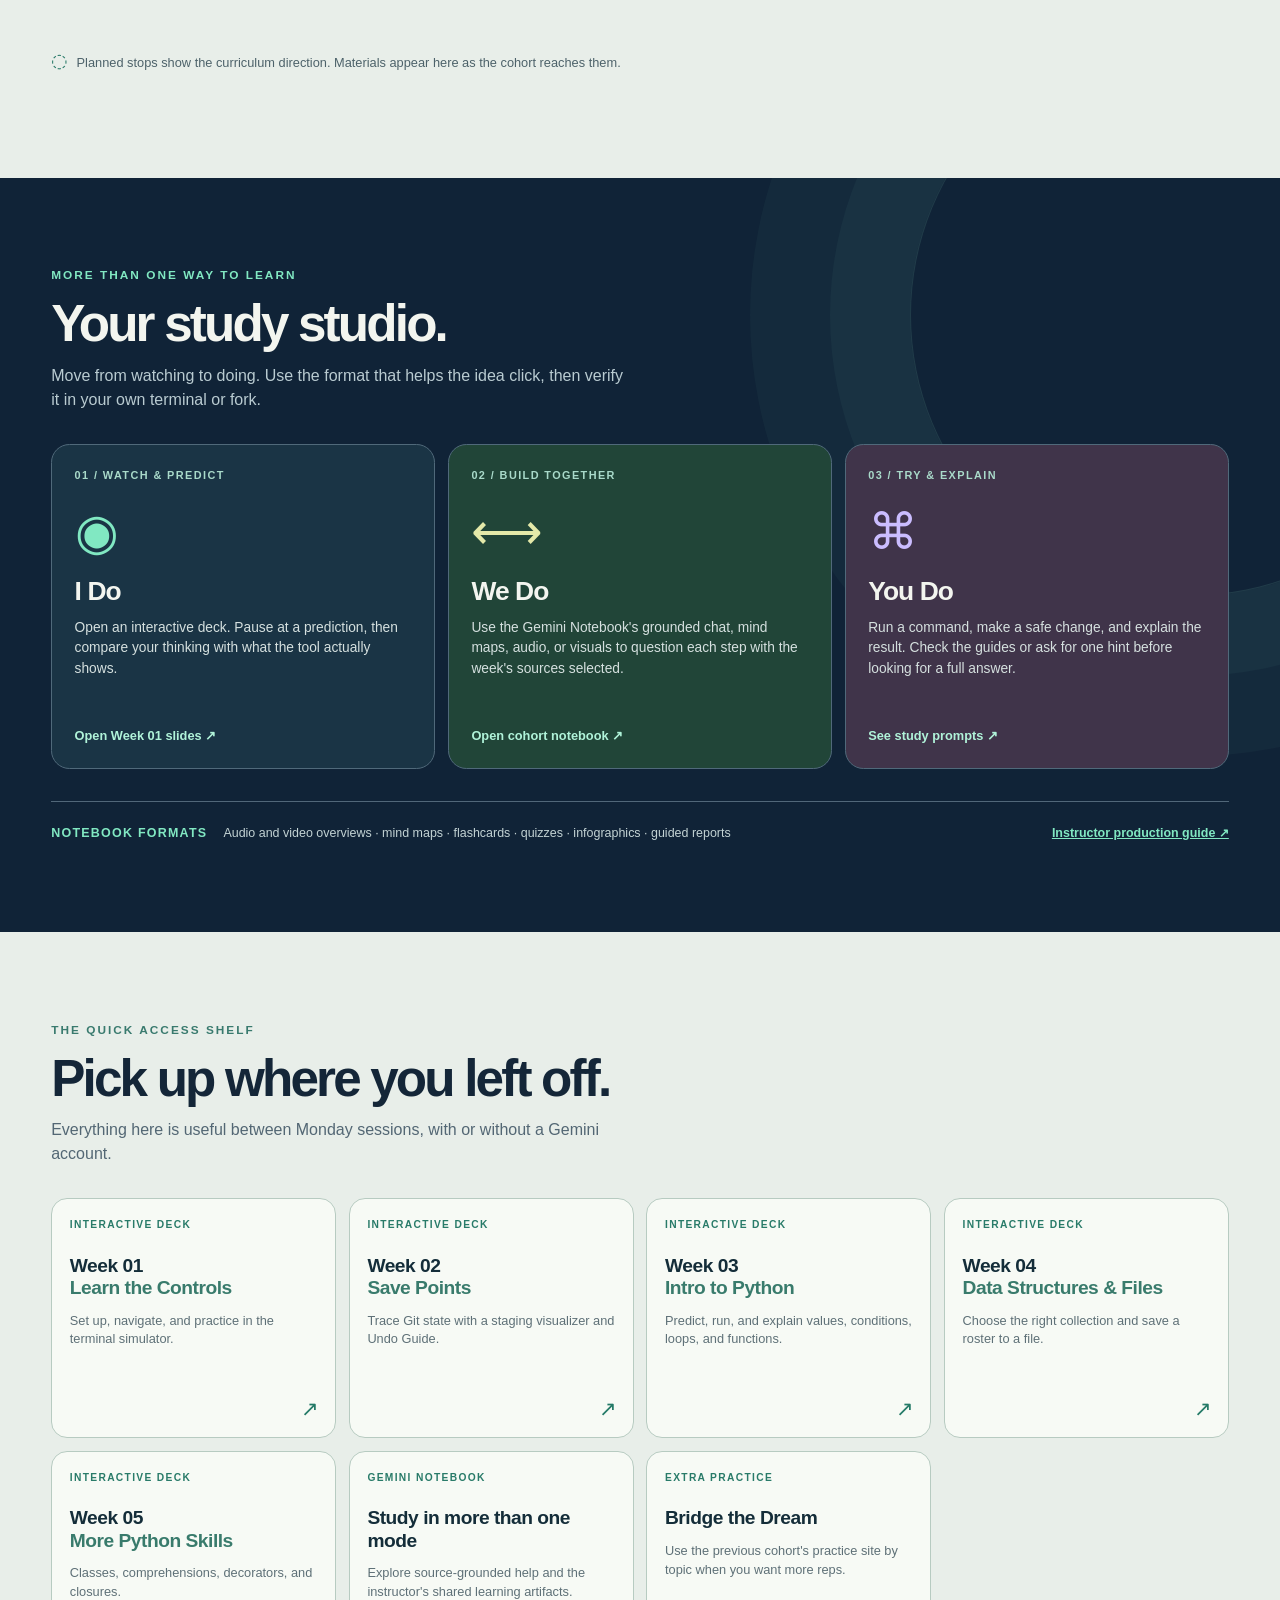
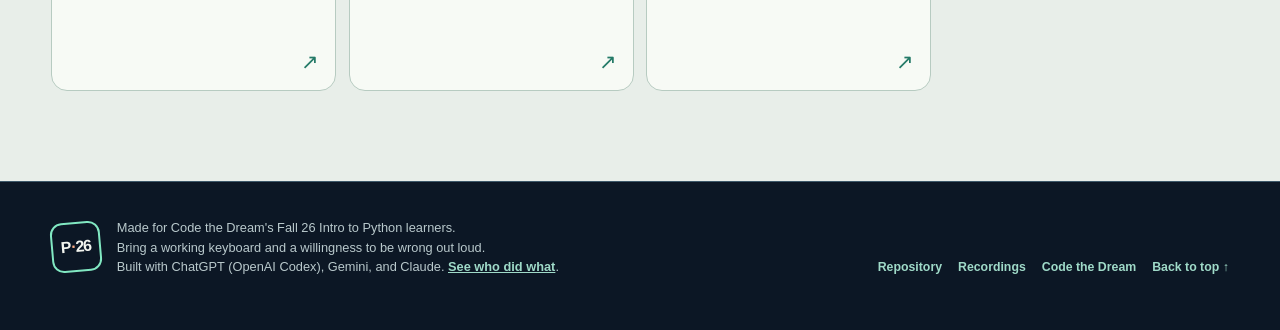
==== commit 7f6e88c0: "Wave 0: label fix, hub counters, Weeks 3-5 live, LP 02 tests, credits, agent protocol - LP 01: one l" ====
--- a/index.html
+++ b/index.html
@@ -32,7 +32,8 @@
         <p class="hero-lead">One place to see where the course is headed, open this week's materials, practice at your pace, and return when new lessons arrive.</p>
         <div class="hero-actions">
           <a class="button button-primary" href="#journey">Explore the lesson map <span aria-hidden="true">↘</span></a>
-          <a class="button button-quiet" href="week01/week01-slides.html">Start Week 01 <span aria-hidden="true">→</span></a>
+          <a class="button button-quiet" id="current-week" href="week05/week05-slides.html">Open Week 05 <span aria-hidden="true">→</span></a>
+          <a class="button button-quiet" href="week01/week01-slides.html">New here? Start at Week 01 <span aria-hidden="true">→</span></a>
         </div>
         <p class="hero-note">Live or asynchronous · Beginner friendly · Free course materials</p>
       </div>
@@ -48,16 +49,16 @@
     </section>
 
     <section class="status-strip hub-only" aria-label="Course status">
-      <div><strong id="week-count">02</strong><span>weekly sessions<br>ready now</span></div>
-      <div><strong id="lab-count">02</strong><span>Python labs<br>to preview</span></div>
-      <div><strong id="packet-count">11</strong><span>lesson packets<br>on the roadmap</span></div>
+      <div><strong id="week-count">05</strong><span>weekly sessions<br>ready now</span></div>
+      <div><strong id="lab-count">03</strong><span>Python lessons<br>ready now</span></div>
+      <div><strong id="packet-count">08</strong><span>lesson packets<br>still ahead</span></div>
       <div class="strip-message"><span class="strip-spark" aria-hidden="true">✳</span><p>Start with the tools. Build the habits. Then make things that matter.</p></div>
     </section>
 
     <section class="journey-section section-pad hub-only" id="journey" aria-labelledby="journey-title">
       <div class="section-heading">
         <div><p class="section-kicker">THE WHOLE COURSE, AT A GLANCE</p><h2 id="journey-title">Follow the learning path.</h2><p>Choose a stop to open its study route: what to watch, how to practice, and what is ready right now.</p></div>
-        <div class="progress-card" aria-live="polite"><span class="progress-icon" aria-hidden="true">↗</span><div><strong id="progress-text">0 of 2 weeks marked complete</strong><span>A personal marker — stays in this browser.</span></div><div class="progress-track"><span id="progress-fill"></span></div></div>
+        <div class="progress-card" aria-live="polite"><span class="progress-icon" aria-hidden="true">↗</span><div><strong id="progress-text">0 of 5 weeks marked complete</strong><span>A personal marker that stays in this browser.</span></div><div class="progress-track"><span id="progress-fill"></span></div></div>
       </div>
       <div class="toolbar">
         <div class="filter-group" role="group" aria-label="Filter lessons">
@@ -89,12 +90,15 @@
       <div class="resource-grid">
         <a class="resource-card" href="week01/week01-slides.html"><span class="resource-tag">INTERACTIVE DECK</span><strong>Week 01 <span>Learn the Controls</span></strong><p>Set up, navigate, and practice in the terminal simulator.</p><span class="resource-arrow" aria-hidden="true">↗</span></a>
         <a class="resource-card" href="week02/week02-slides.html"><span class="resource-tag">INTERACTIVE DECK</span><strong>Week 02 <span>Save Points</span></strong><p>Trace Git state with a staging visualizer and Undo Guide.</p><span class="resource-arrow" aria-hidden="true">↗</span></a>
+        <a class="resource-card" href="week03/week03-slides.html"><span class="resource-tag">INTERACTIVE DECK</span><strong>Week 03 <span>Intro to Python</span></strong><p>Predict, run, and explain values, conditions, loops, and functions.</p><span class="resource-arrow" aria-hidden="true">↗</span></a>
+        <a class="resource-card" href="week04/week04-slides.html"><span class="resource-tag">INTERACTIVE DECK</span><strong>Week 04 <span>Data Structures &amp; Files</span></strong><p>Choose the right collection and save a roster to a file.</p><span class="resource-arrow" aria-hidden="true">↗</span></a>
+        <a class="resource-card" href="week05/week05-slides.html"><span class="resource-tag">INTERACTIVE DECK</span><strong>Week 05 <span>More Python Skills</span></strong><p>Classes, comprehensions, decorators, and closures.</p><span class="resource-arrow" aria-hidden="true">↗</span></a>
         <a class="resource-card" href="https://notebook.google.com/notebook/2d456bd7-b94f-47d8-aa78-8bb958fa0de8"><span class="resource-tag">GEMINI NOTEBOOK</span><strong>Study in more than one mode</strong><p>Explore source-grounded help and the instructor's shared learning artifacts.</p><span class="resource-arrow" aria-hidden="true">↗</span></a>
         <a class="resource-card" href="https://straydogsyn.github.io/Python-Essentials-Bridge-The-Dream/"><span class="resource-tag">EXTRA PRACTICE</span><strong>Bridge the Dream</strong><p>Use the previous cohort's practice site by topic when you want more reps.</p><span class="resource-arrow" aria-hidden="true">↗</span></a>
       </div>
     </section>
   </main>
 
-  <footer class="site-footer"><div><span class="brand-mark" aria-hidden="true">P<span>·</span>26</span><p>Made for Code the Dream's Fall 26 Intro to Python learners.<br>Bring a working keyboard and a willingness to be wrong out loud.</p></div><div class="footer-links"><a href="https://github.com/StrayDogSyn/python-fall26-code-alongs">Repository</a><a href="https://www.youtube.com/@EricHunterPetross">Recordings</a><a href="https://codethedream.org/">Code the Dream</a><a href="#top">Back to top ↑</a></div></footer>
+  <footer class="site-footer"><div><span class="brand-mark" aria-hidden="true">P<span>·</span>26</span><p>Made for Code the Dream's Fall 26 Intro to Python learners.<br>Bring a working keyboard and a willingness to be wrong out loud.<br>Built with ChatGPT (OpenAI Codex), Gemini, and Claude. <a href="https://github.com/StrayDogSyn/python-fall26-code-alongs/blob/main/CONTRIBUTORS.md">See who did what</a>.</p></div><div class="footer-links"><a href="https://github.com/StrayDogSyn/python-fall26-code-alongs">Repository</a><a href="https://www.youtube.com/@EricHunterPetross">Recordings</a><a href="https://codethedream.org/">Code the Dream</a><a href="#top">Back to top ↑</a></div></footer>
 </body>
 </html>
--- a/site/style.css
+++ b/site/style.css
@@ -50,3 +50,4 @@
   .lesson-shell{border-radius:1rem}
   .lesson-step{padding-left:2.7rem}
 }
+.site-footer p a{color:#9fdac8;font-weight:700}
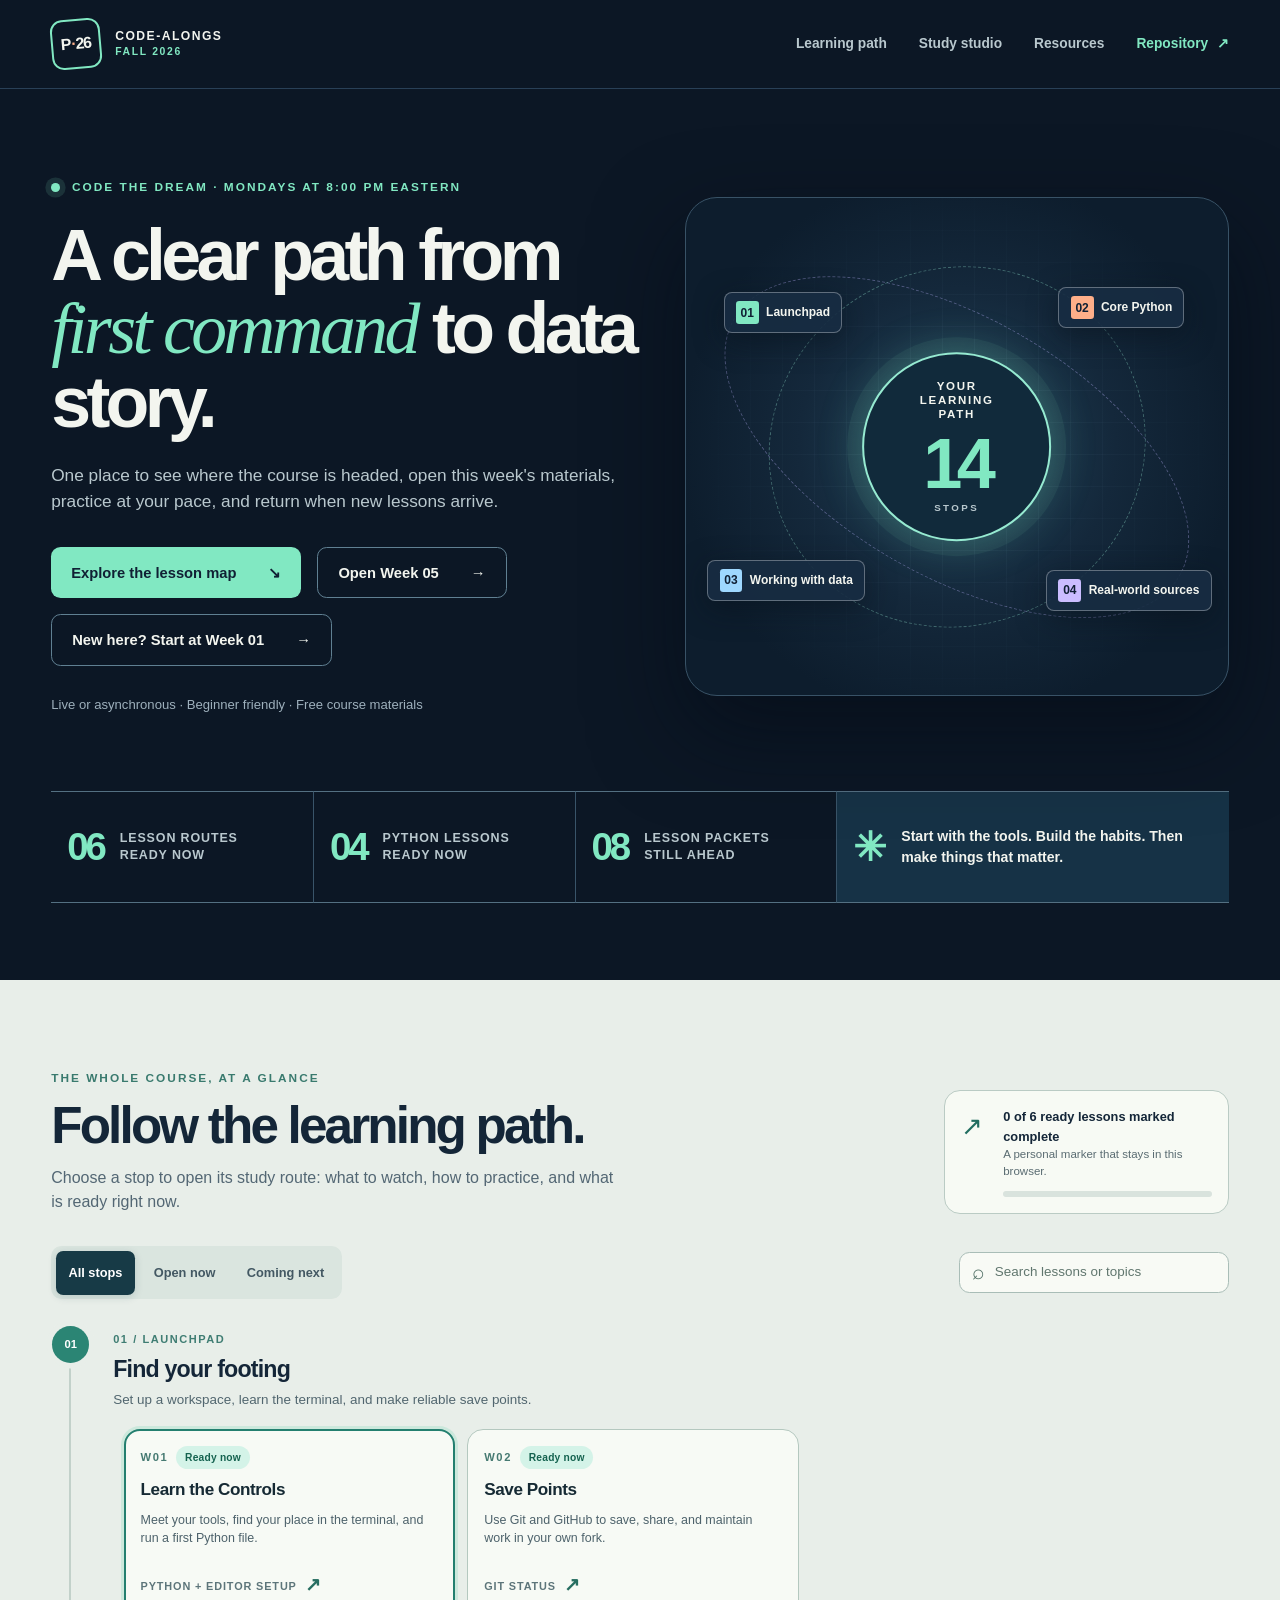
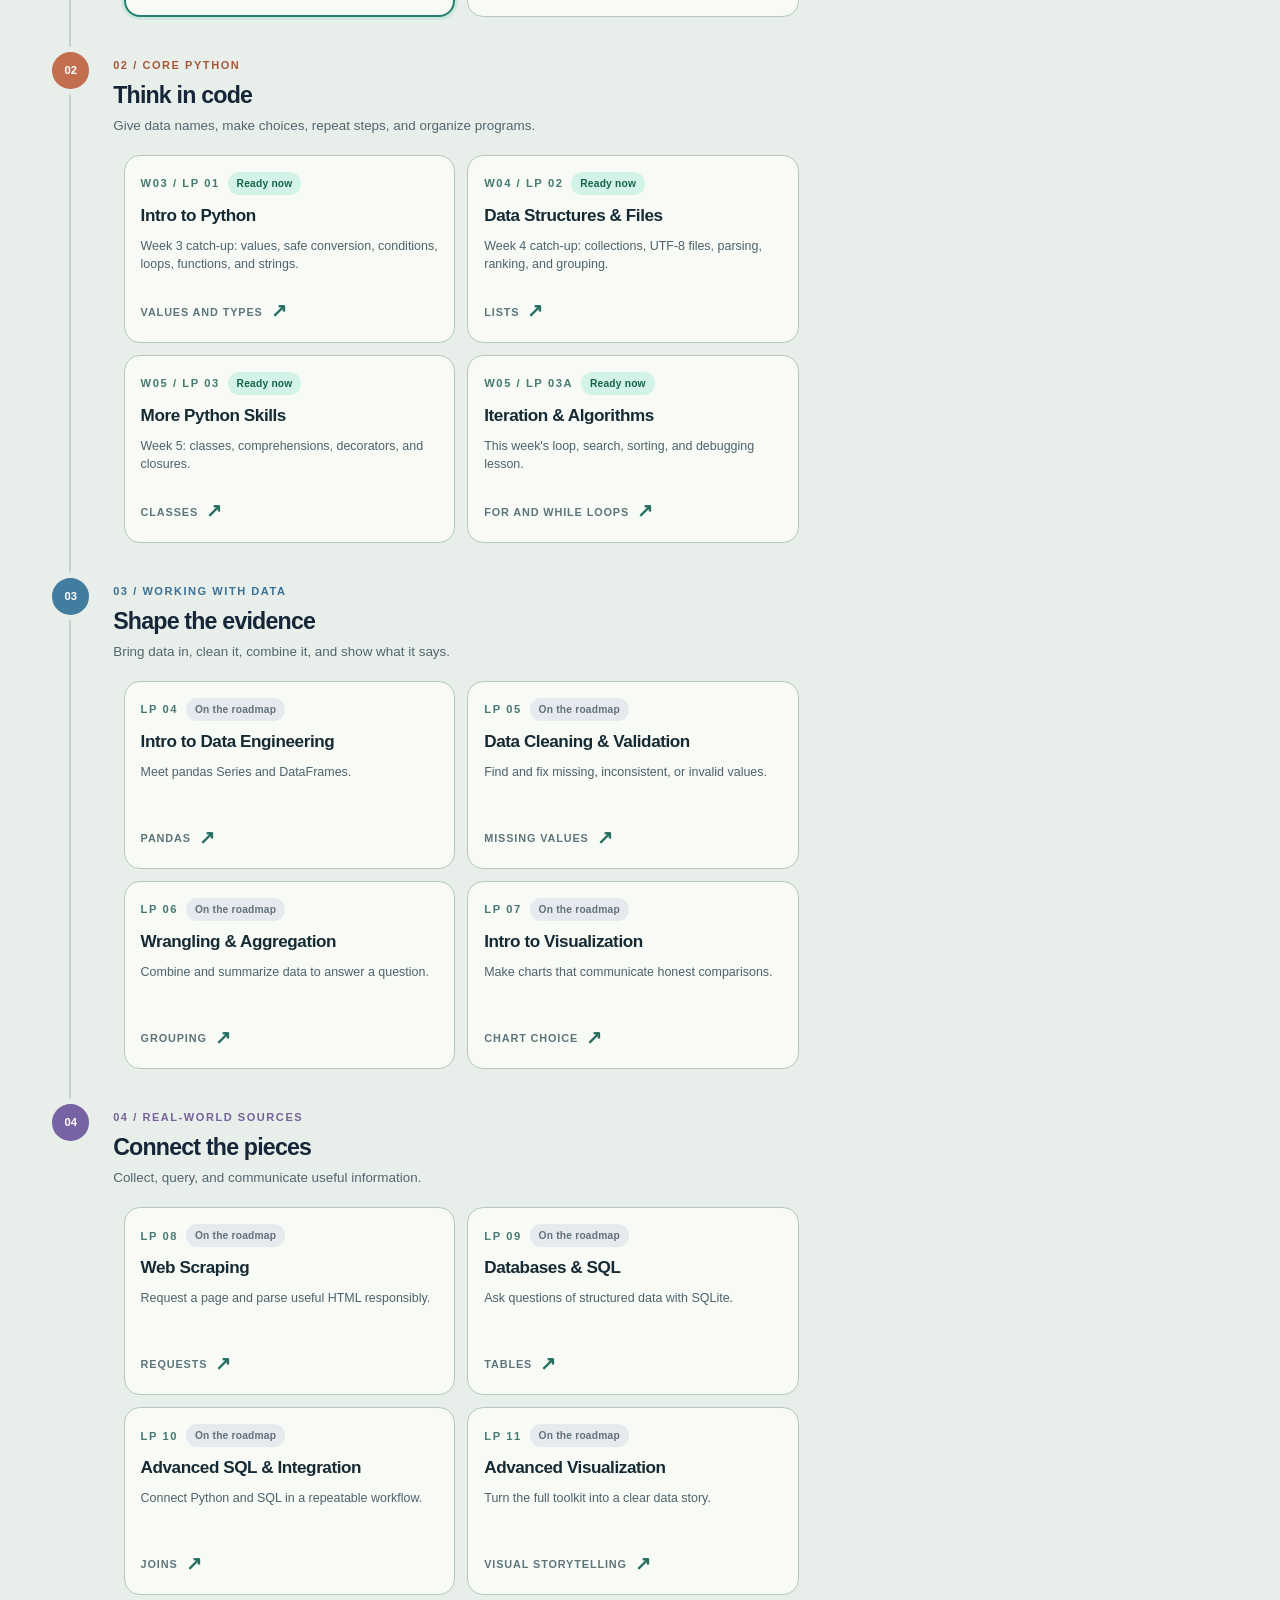
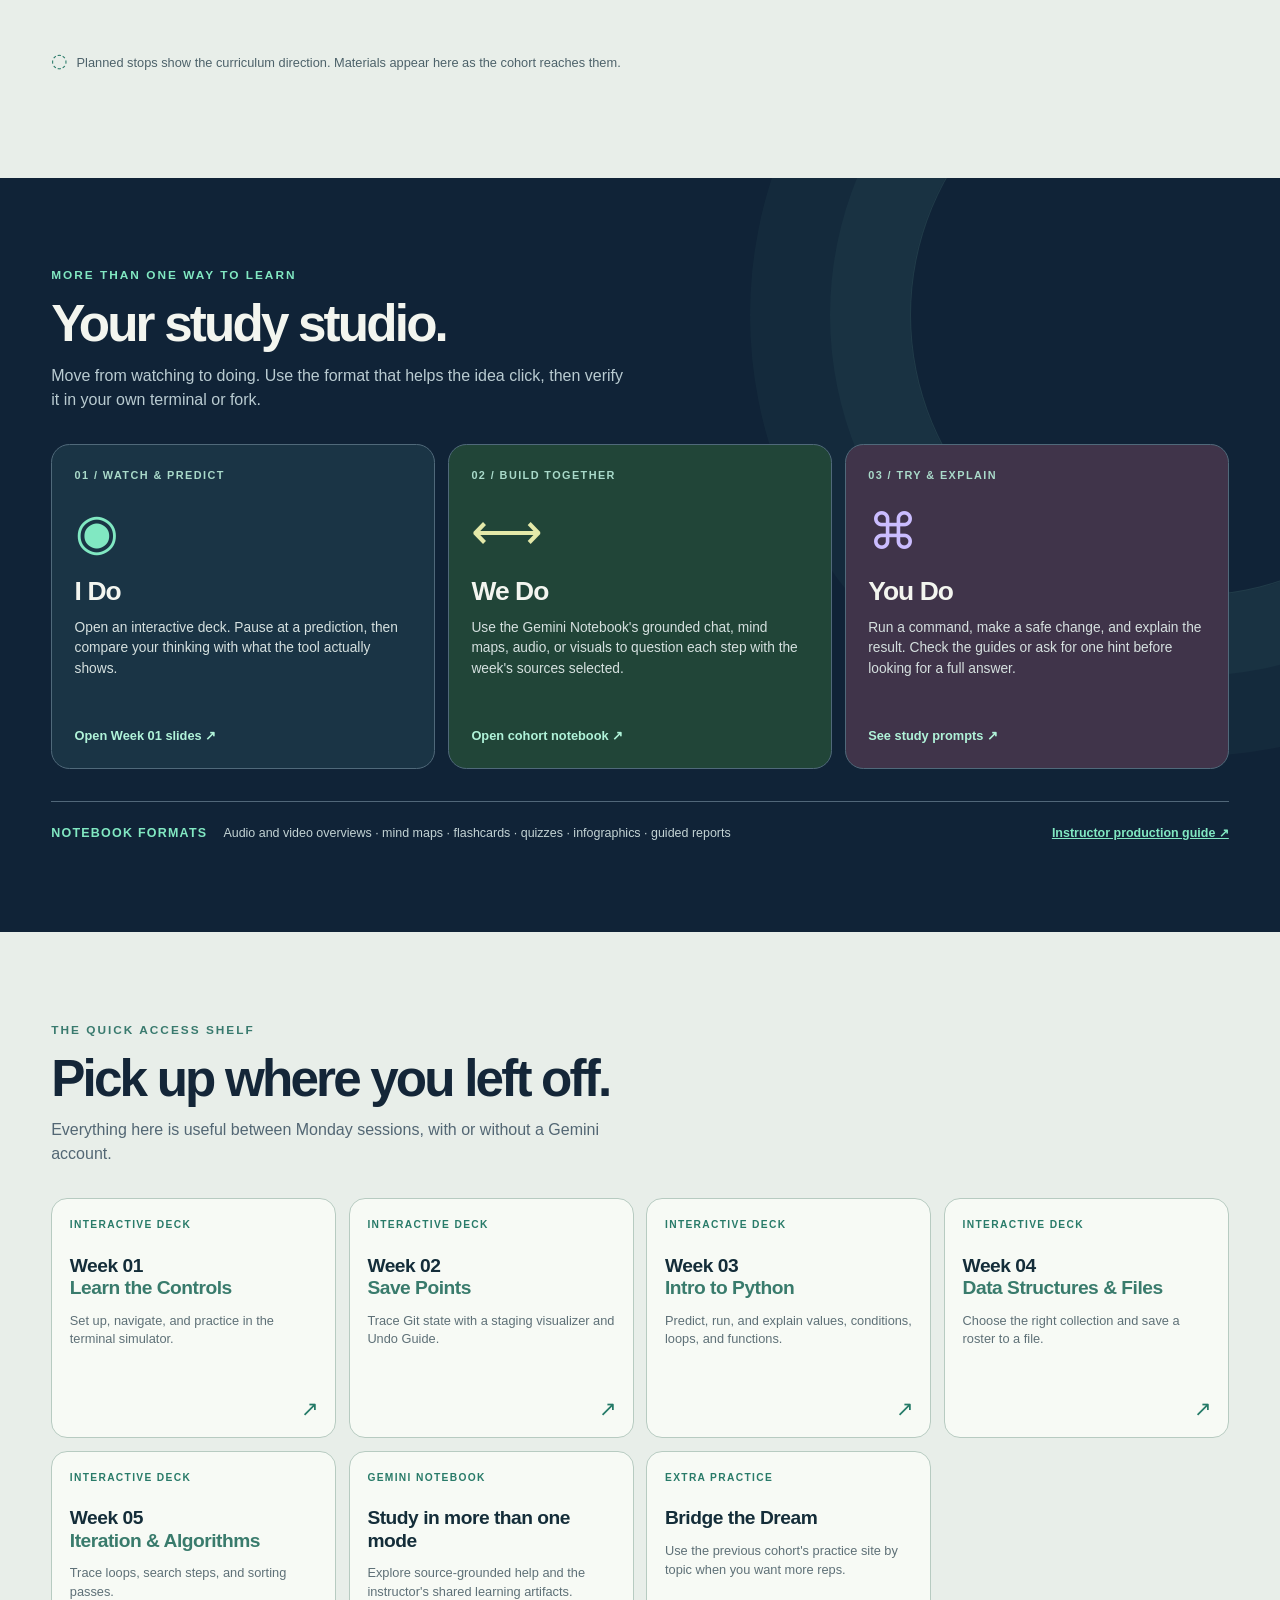
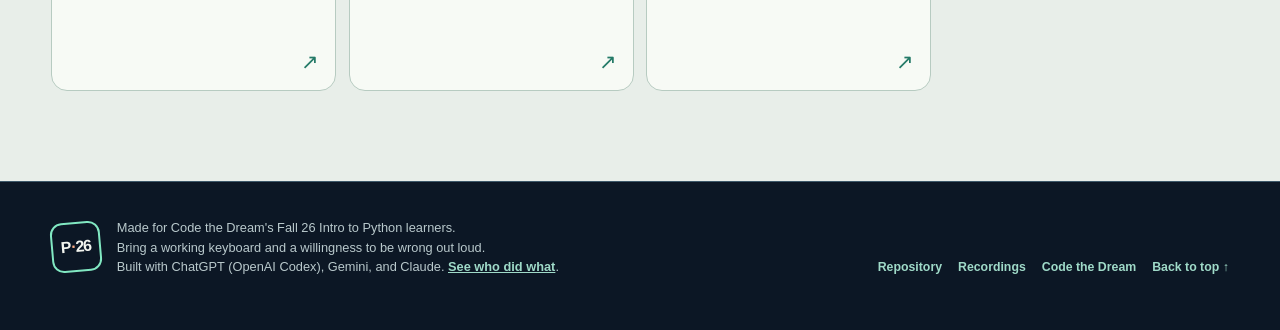
==== commit ca2c52b7: "Add T-13 Week 5 deck and hub Tier B" ====
--- a/index.html
+++ b/index.html
@@ -32,7 +32,7 @@
         <p class="hero-lead">One place to see where the course is headed, open this week's materials, practice at your pace, and return when new lessons arrive.</p>
         <div class="hero-actions">
           <a class="button button-primary" href="#journey">Explore the lesson map <span aria-hidden="true">↘</span></a>
-          <a class="button button-quiet" id="current-week" href="week05/week05-slides.html">Open Week 05 <span aria-hidden="true">→</span></a>
+          <a class="button button-quiet" id="current-week" href="week05/week05-iteration-slides.html">Open Week 05 <span aria-hidden="true">→</span></a>
           <a class="button button-quiet" href="week01/week01-slides.html">New here? Start at Week 01 <span aria-hidden="true">→</span></a>
         </div>
         <p class="hero-note">Live or asynchronous · Beginner friendly · Free course materials</p>
@@ -40,7 +40,7 @@
       <div class="hero-graphic" aria-label="Course journey: Launchpad, Core Python, Working with data, Real-world sources" role="img">
         <div class="orbit orbit-1"></div><div class="orbit orbit-2"></div>
         <div class="graphic-grid" aria-hidden="true"></div>
-        <div class="graphic-center"><span>YOUR<br>LEARNING<br>PATH</span><strong><span id="stop-count">13</span><span>STOPS</span></strong></div>
+        <div class="graphic-center"><span>YOUR<br>LEARNING<br>PATH</span><strong><span id="stop-count">14</span><span>STOPS</span></strong></div>
         <span class="graphic-node node-a"><b>01</b> Launchpad</span>
         <span class="graphic-node node-b"><b>02</b> Core Python</span>
         <span class="graphic-node node-c"><b>03</b> Working with data</span>
@@ -49,8 +49,8 @@
     </section>
 
     <section class="status-strip hub-only" aria-label="Course status">
-      <div><strong id="week-count">05</strong><span>weekly sessions<br>ready now</span></div>
-      <div><strong id="lab-count">03</strong><span>Python lessons<br>ready now</span></div>
+      <div><strong id="week-count">06</strong><span>lesson routes<br>ready now</span></div>
+      <div><strong id="lab-count">04</strong><span>Python lessons<br>ready now</span></div>
       <div><strong id="packet-count">08</strong><span>lesson packets<br>still ahead</span></div>
       <div class="strip-message"><span class="strip-spark" aria-hidden="true">✳</span><p>Start with the tools. Build the habits. Then make things that matter.</p></div>
     </section>
@@ -92,7 +92,7 @@
         <a class="resource-card" href="week02/week02-slides.html"><span class="resource-tag">INTERACTIVE DECK</span><strong>Week 02 <span>Save Points</span></strong><p>Trace Git state with a staging visualizer and Undo Guide.</p><span class="resource-arrow" aria-hidden="true">↗</span></a>
         <a class="resource-card" href="week03/week03-slides.html"><span class="resource-tag">INTERACTIVE DECK</span><strong>Week 03 <span>Intro to Python</span></strong><p>Predict, run, and explain values, conditions, loops, and functions.</p><span class="resource-arrow" aria-hidden="true">↗</span></a>
         <a class="resource-card" href="week04/week04-slides.html"><span class="resource-tag">INTERACTIVE DECK</span><strong>Week 04 <span>Data Structures &amp; Files</span></strong><p>Choose the right collection and save a roster to a file.</p><span class="resource-arrow" aria-hidden="true">↗</span></a>
-        <a class="resource-card" href="week05/week05-slides.html"><span class="resource-tag">INTERACTIVE DECK</span><strong>Week 05 <span>More Python Skills</span></strong><p>Classes, comprehensions, decorators, and closures.</p><span class="resource-arrow" aria-hidden="true">↗</span></a>
+        <a class="resource-card" href="week05/week05-iteration-slides.html"><span class="resource-tag">INTERACTIVE DECK</span><strong>Week 05 <span>Iteration &amp; Algorithms</span></strong><p>Trace loops, search steps, and sorting passes.</p><span class="resource-arrow" aria-hidden="true">↗</span></a>
         <a class="resource-card" href="https://notebook.google.com/notebook/2d456bd7-b94f-47d8-aa78-8bb958fa0de8"><span class="resource-tag">GEMINI NOTEBOOK</span><strong>Study in more than one mode</strong><p>Explore source-grounded help and the instructor's shared learning artifacts.</p><span class="resource-arrow" aria-hidden="true">↗</span></a>
         <a class="resource-card" href="https://straydogsyn.github.io/Python-Essentials-Bridge-The-Dream/"><span class="resource-tag">EXTRA PRACTICE</span><strong>Bridge the Dream</strong><p>Use the previous cohort's practice site by topic when you want more reps.</p><span class="resource-arrow" aria-hidden="true">↗</span></a>
       </div>
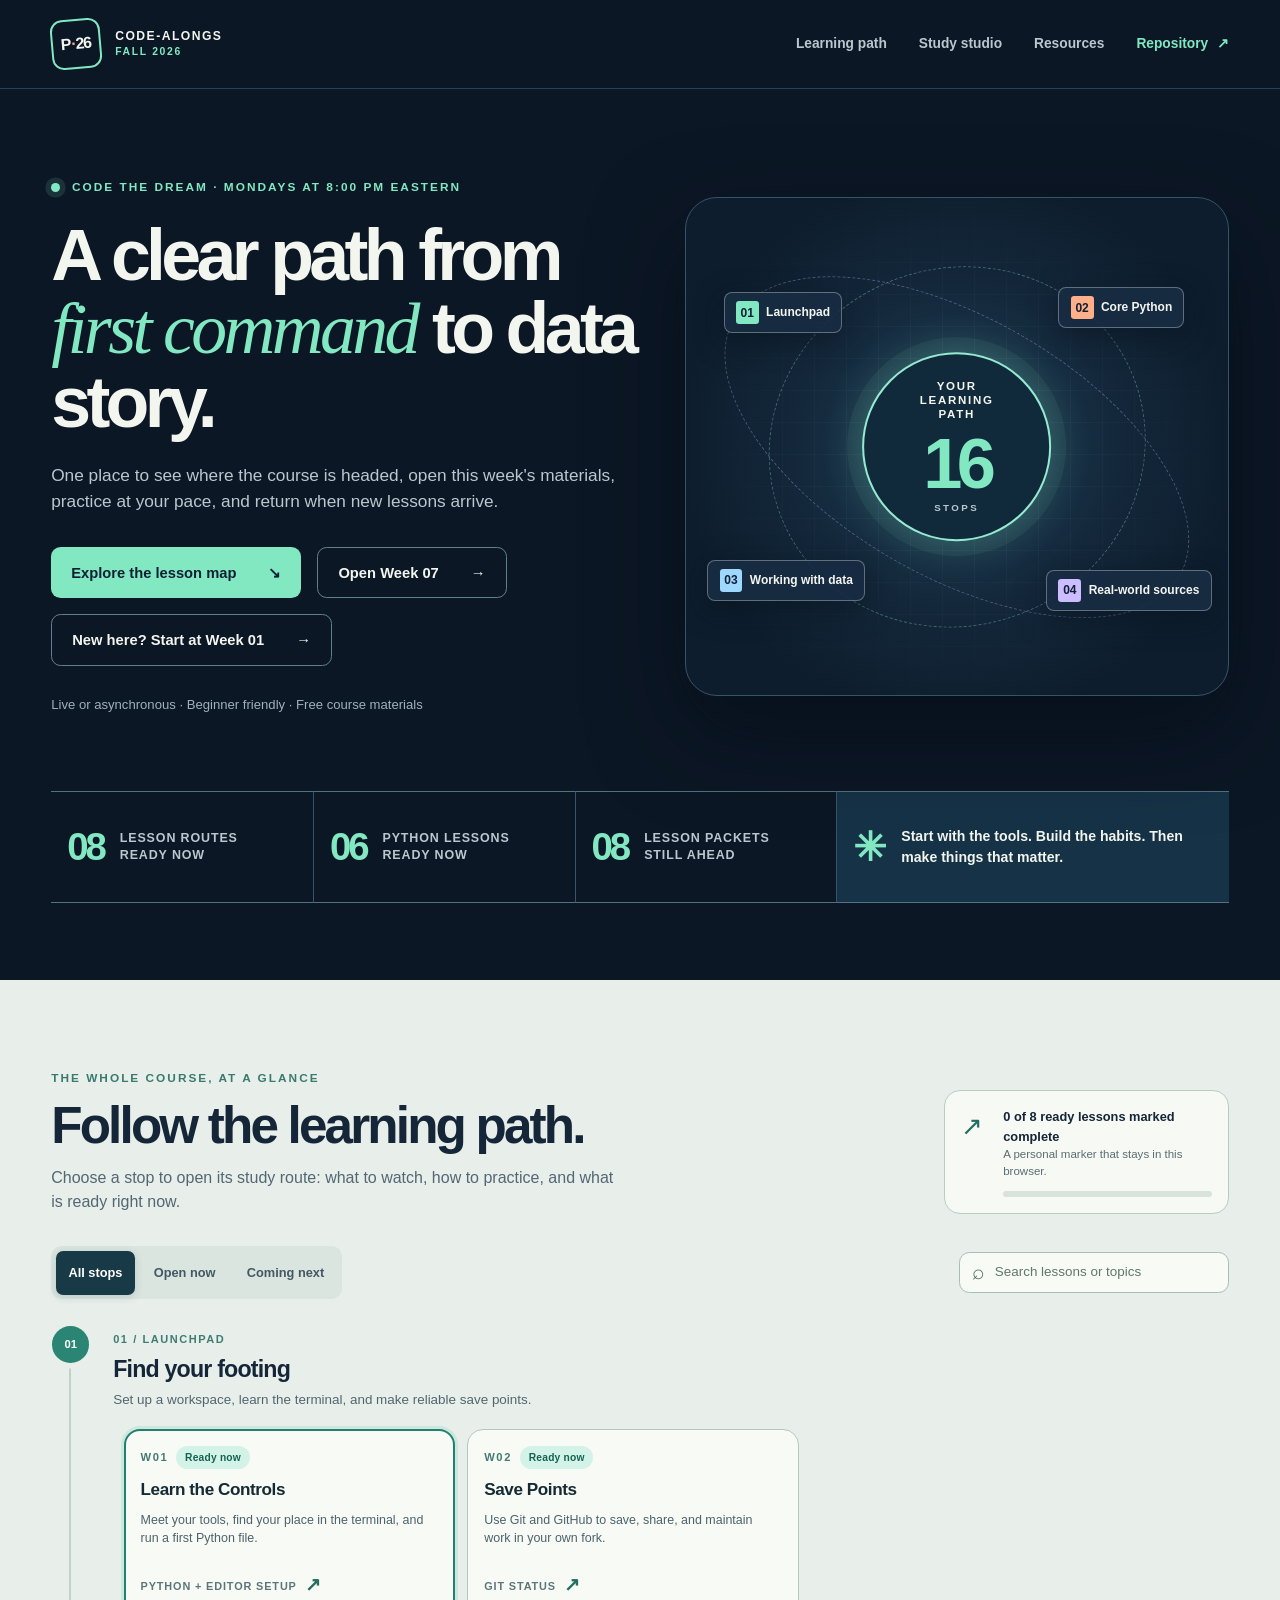
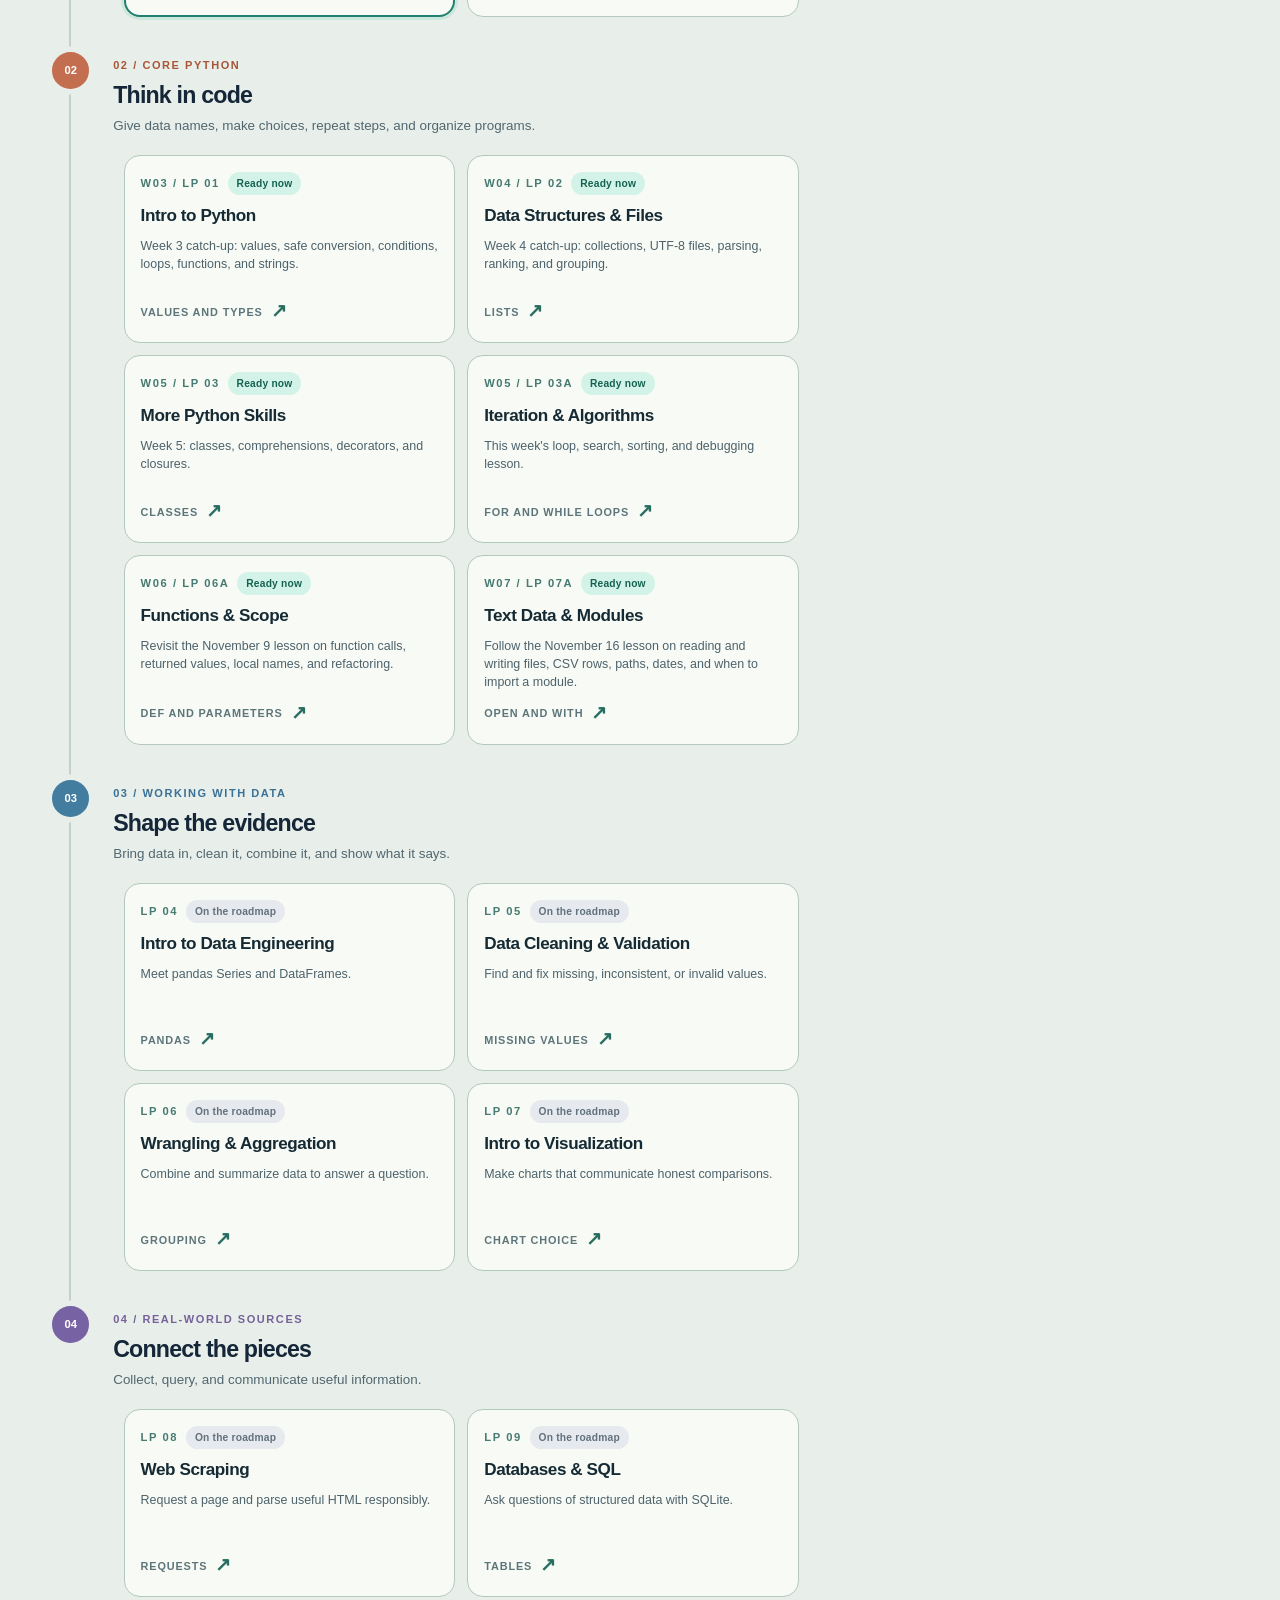
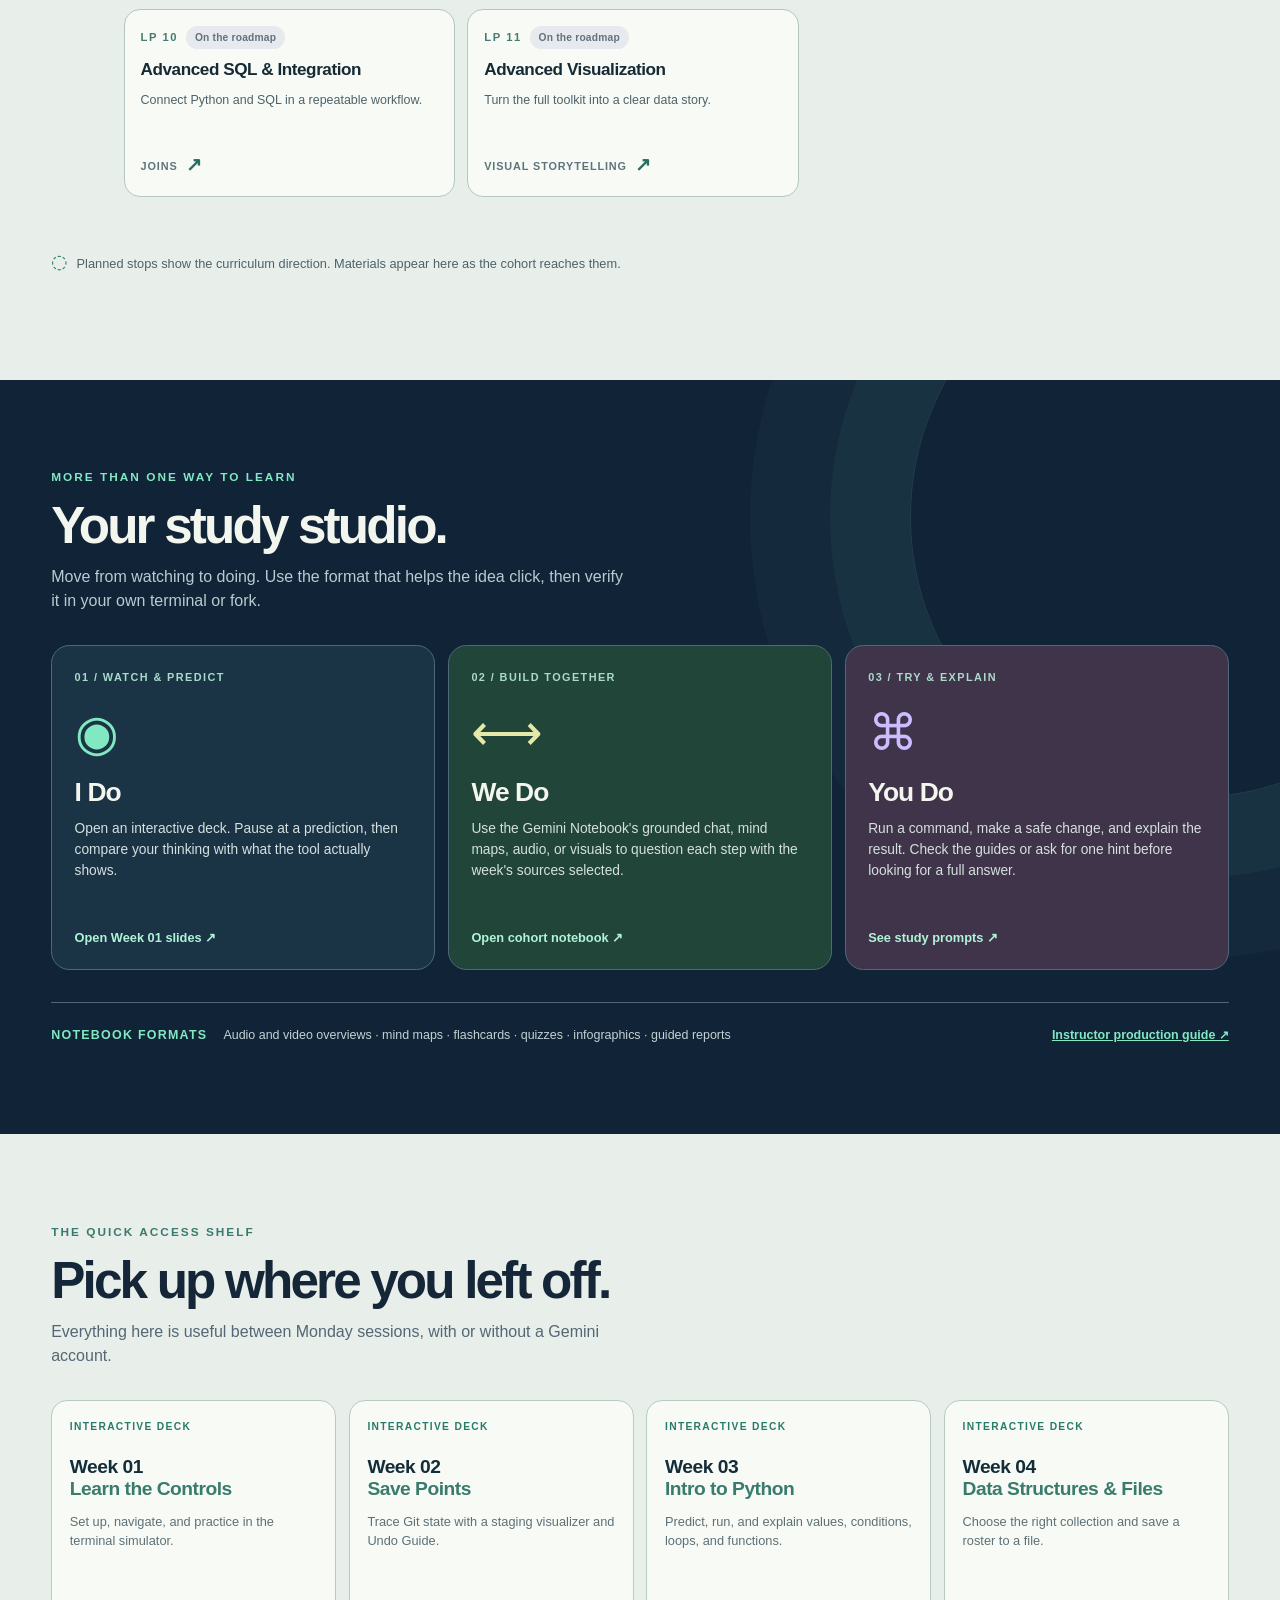
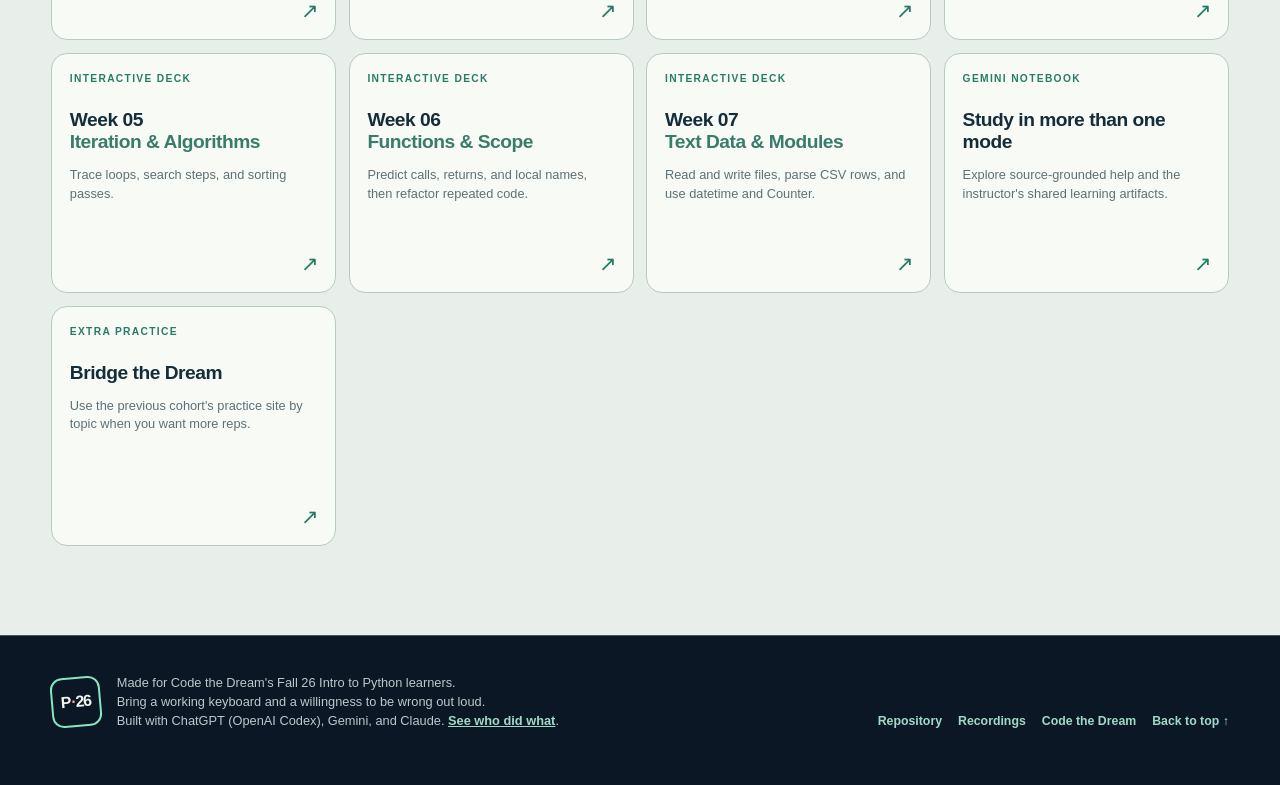
==== commit 80f5f1a4: "Hub: refresh stale Week 05 text, counters, and resource cards Co-Authored-By: Claude Sonnet 5.5 <nor" ====
--- a/index.html
+++ b/index.html
@@ -32,7 +32,7 @@
         <p class="hero-lead">One place to see where the course is headed, open this week's materials, practice at your pace, and return when new lessons arrive.</p>
         <div class="hero-actions">
           <a class="button button-primary" href="#journey">Explore the lesson map <span aria-hidden="true">↘</span></a>
-          <a class="button button-quiet" id="current-week" href="week05/week05-iteration-slides.html">Open Week 05 <span aria-hidden="true">→</span></a>
+          <a class="button button-quiet" id="current-week" href="week07/week07-slides.html">Open Week 07 <span aria-hidden="true">→</span></a>
           <a class="button button-quiet" href="week01/week01-slides.html">New here? Start at Week 01 <span aria-hidden="true">→</span></a>
         </div>
         <p class="hero-note">Live or asynchronous · Beginner friendly · Free course materials</p>
@@ -40,7 +40,7 @@
       <div class="hero-graphic" aria-label="Course journey: Launchpad, Core Python, Working with data, Real-world sources" role="img">
         <div class="orbit orbit-1"></div><div class="orbit orbit-2"></div>
         <div class="graphic-grid" aria-hidden="true"></div>
-        <div class="graphic-center"><span>YOUR<br>LEARNING<br>PATH</span><strong><span id="stop-count">14</span><span>STOPS</span></strong></div>
+        <div class="graphic-center"><span>YOUR<br>LEARNING<br>PATH</span><strong><span id="stop-count">16</span><span>STOPS</span></strong></div>
         <span class="graphic-node node-a"><b>01</b> Launchpad</span>
         <span class="graphic-node node-b"><b>02</b> Core Python</span>
         <span class="graphic-node node-c"><b>03</b> Working with data</span>
@@ -49,8 +49,8 @@
     </section>
 
     <section class="status-strip hub-only" aria-label="Course status">
-      <div><strong id="week-count">06</strong><span>lesson routes<br>ready now</span></div>
-      <div><strong id="lab-count">04</strong><span>Python lessons<br>ready now</span></div>
+      <div><strong id="week-count">08</strong><span>lesson routes<br>ready now</span></div>
+      <div><strong id="lab-count">06</strong><span>Python lessons<br>ready now</span></div>
       <div><strong id="packet-count">08</strong><span>lesson packets<br>still ahead</span></div>
       <div class="strip-message"><span class="strip-spark" aria-hidden="true">✳</span><p>Start with the tools. Build the habits. Then make things that matter.</p></div>
     </section>
@@ -58,7 +58,7 @@
     <section class="journey-section section-pad hub-only" id="journey" aria-labelledby="journey-title">
       <div class="section-heading">
         <div><p class="section-kicker">THE WHOLE COURSE, AT A GLANCE</p><h2 id="journey-title">Follow the learning path.</h2><p>Choose a stop to open its study route: what to watch, how to practice, and what is ready right now.</p></div>
-        <div class="progress-card" aria-live="polite"><span class="progress-icon" aria-hidden="true">↗</span><div><strong id="progress-text">0 of 5 weeks marked complete</strong><span>A personal marker that stays in this browser.</span></div><div class="progress-track"><span id="progress-fill"></span></div></div>
+        <div class="progress-card" aria-live="polite"><span class="progress-icon" aria-hidden="true">↗</span><div><strong id="progress-text">0 of 8 ready lessons marked complete</strong><span>A personal marker that stays in this browser.</span></div><div class="progress-track"><span id="progress-fill"></span></div></div>
       </div>
       <div class="toolbar">
         <div class="filter-group" role="group" aria-label="Filter lessons">
@@ -71,7 +71,7 @@
       <div class="journey-layout">
         <div id="phase-list" class="phase-list" aria-label="Lesson map"></div>
       </div>
-      <noscript><p class="map-note">The interactive map needs JavaScript. Jump straight to the ready lessons: <a href="week01/week01-slides.html">Week 01 slides</a> · <a href="week02/week02-slides.html">Week 02 slides</a></p></noscript>
+      <noscript><p class="map-note">The interactive map needs JavaScript. Jump straight to the ready lessons: <a href="week01/week01-slides.html">Week 01 slides</a> · <a href="week02/week02-slides.html">Week 02 slides</a> · <a href="week06/week06-slides.html">Week 06 slides</a> · <a href="week07/week07-slides.html">Week 07 slides</a></p></noscript>
       <p class="map-note"><span aria-hidden="true">◌</span> Planned stops show the curriculum direction. Materials appear here as the cohort reaches them.</p>
     </section>
 
@@ -93,6 +93,8 @@
         <a class="resource-card" href="week03/week03-slides.html"><span class="resource-tag">INTERACTIVE DECK</span><strong>Week 03 <span>Intro to Python</span></strong><p>Predict, run, and explain values, conditions, loops, and functions.</p><span class="resource-arrow" aria-hidden="true">↗</span></a>
         <a class="resource-card" href="week04/week04-slides.html"><span class="resource-tag">INTERACTIVE DECK</span><strong>Week 04 <span>Data Structures &amp; Files</span></strong><p>Choose the right collection and save a roster to a file.</p><span class="resource-arrow" aria-hidden="true">↗</span></a>
         <a class="resource-card" href="week05/week05-iteration-slides.html"><span class="resource-tag">INTERACTIVE DECK</span><strong>Week 05 <span>Iteration &amp; Algorithms</span></strong><p>Trace loops, search steps, and sorting passes.</p><span class="resource-arrow" aria-hidden="true">↗</span></a>
+        <a class="resource-card" href="week06/week06-slides.html"><span class="resource-tag">INTERACTIVE DECK</span><strong>Week 06 <span>Functions &amp; Scope</span></strong><p>Predict calls, returns, and local names, then refactor repeated code.</p><span class="resource-arrow" aria-hidden="true">↗</span></a>
+        <a class="resource-card" href="week07/week07-slides.html"><span class="resource-tag">INTERACTIVE DECK</span><strong>Week 07 <span>Text Data &amp; Modules</span></strong><p>Read and write files, parse CSV rows, and use datetime and Counter.</p><span class="resource-arrow" aria-hidden="true">↗</span></a>
         <a class="resource-card" href="https://notebook.google.com/notebook/2d456bd7-b94f-47d8-aa78-8bb958fa0de8"><span class="resource-tag">GEMINI NOTEBOOK</span><strong>Study in more than one mode</strong><p>Explore source-grounded help and the instructor's shared learning artifacts.</p><span class="resource-arrow" aria-hidden="true">↗</span></a>
         <a class="resource-card" href="https://straydogsyn.github.io/Python-Essentials-Bridge-The-Dream/"><span class="resource-tag">EXTRA PRACTICE</span><strong>Bridge the Dream</strong><p>Use the previous cohort's practice site by topic when you want more reps.</p><span class="resource-arrow" aria-hidden="true">↗</span></a>
       </div>
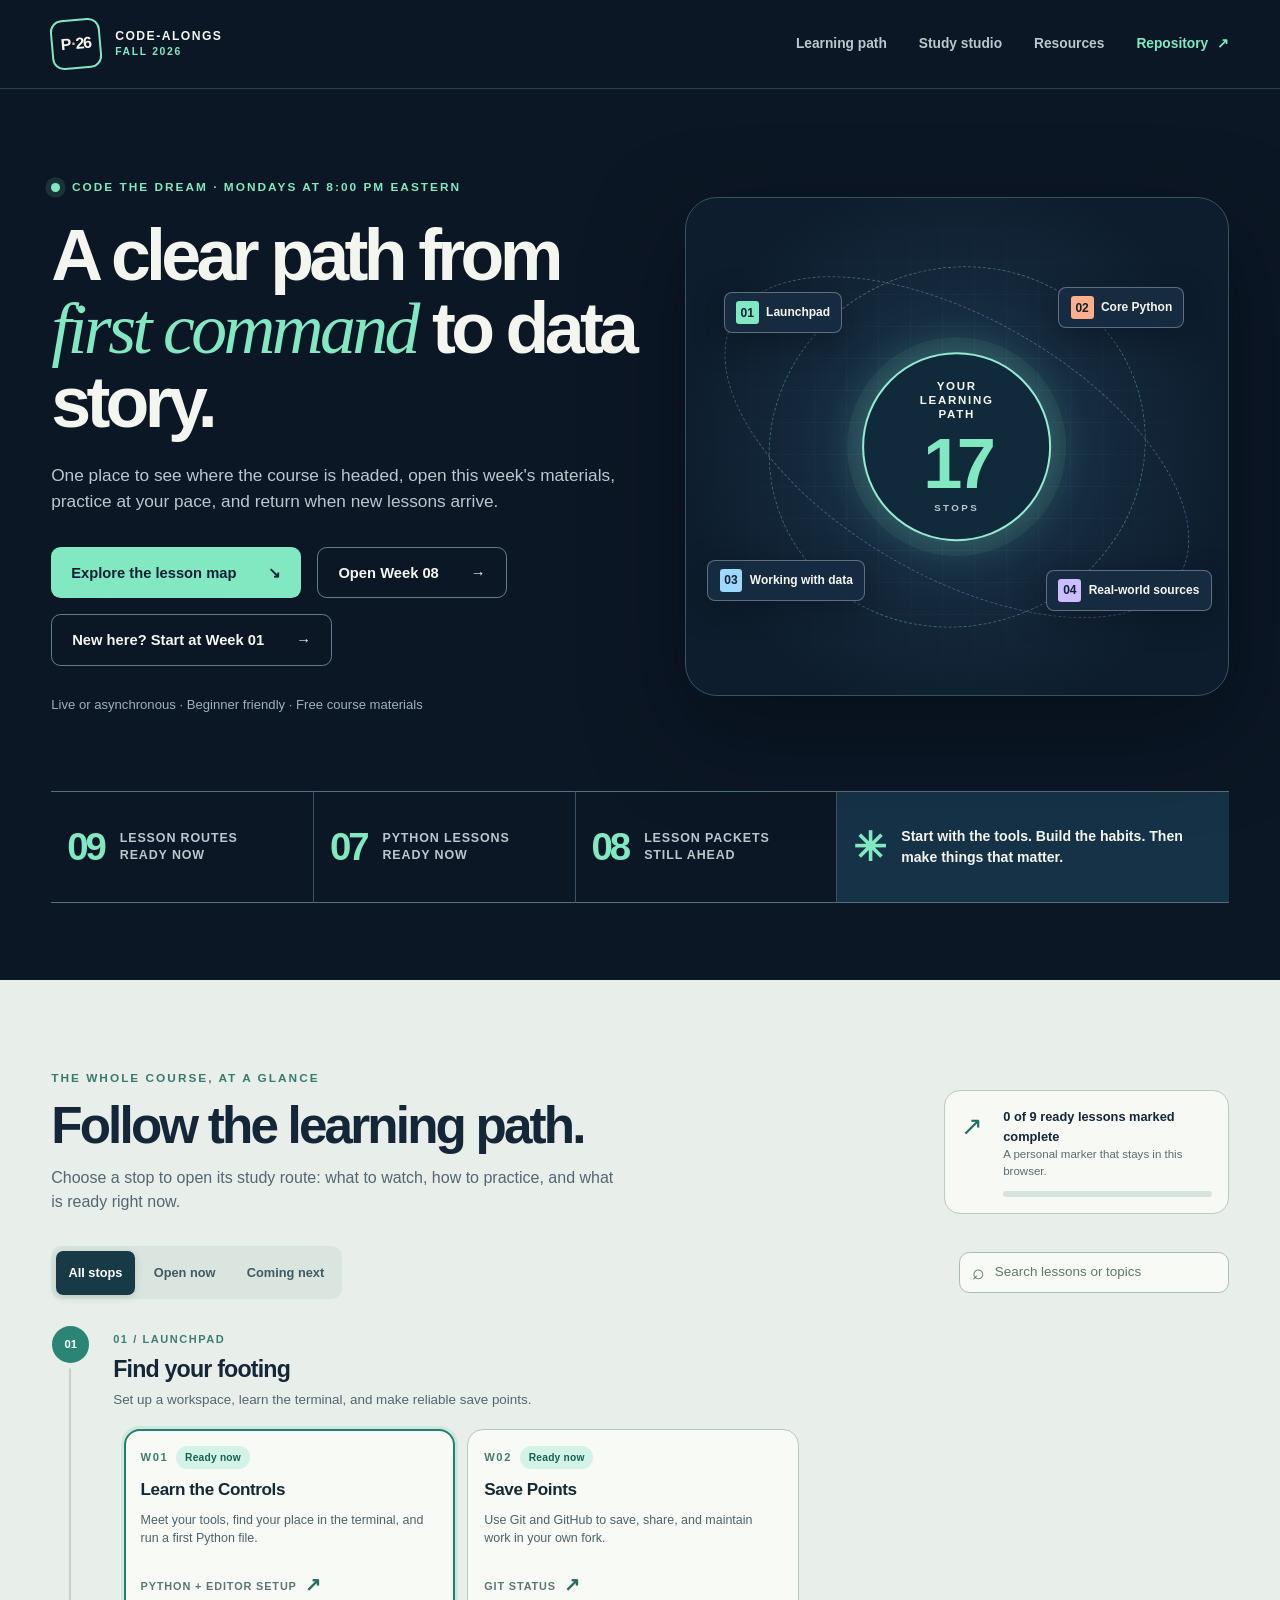
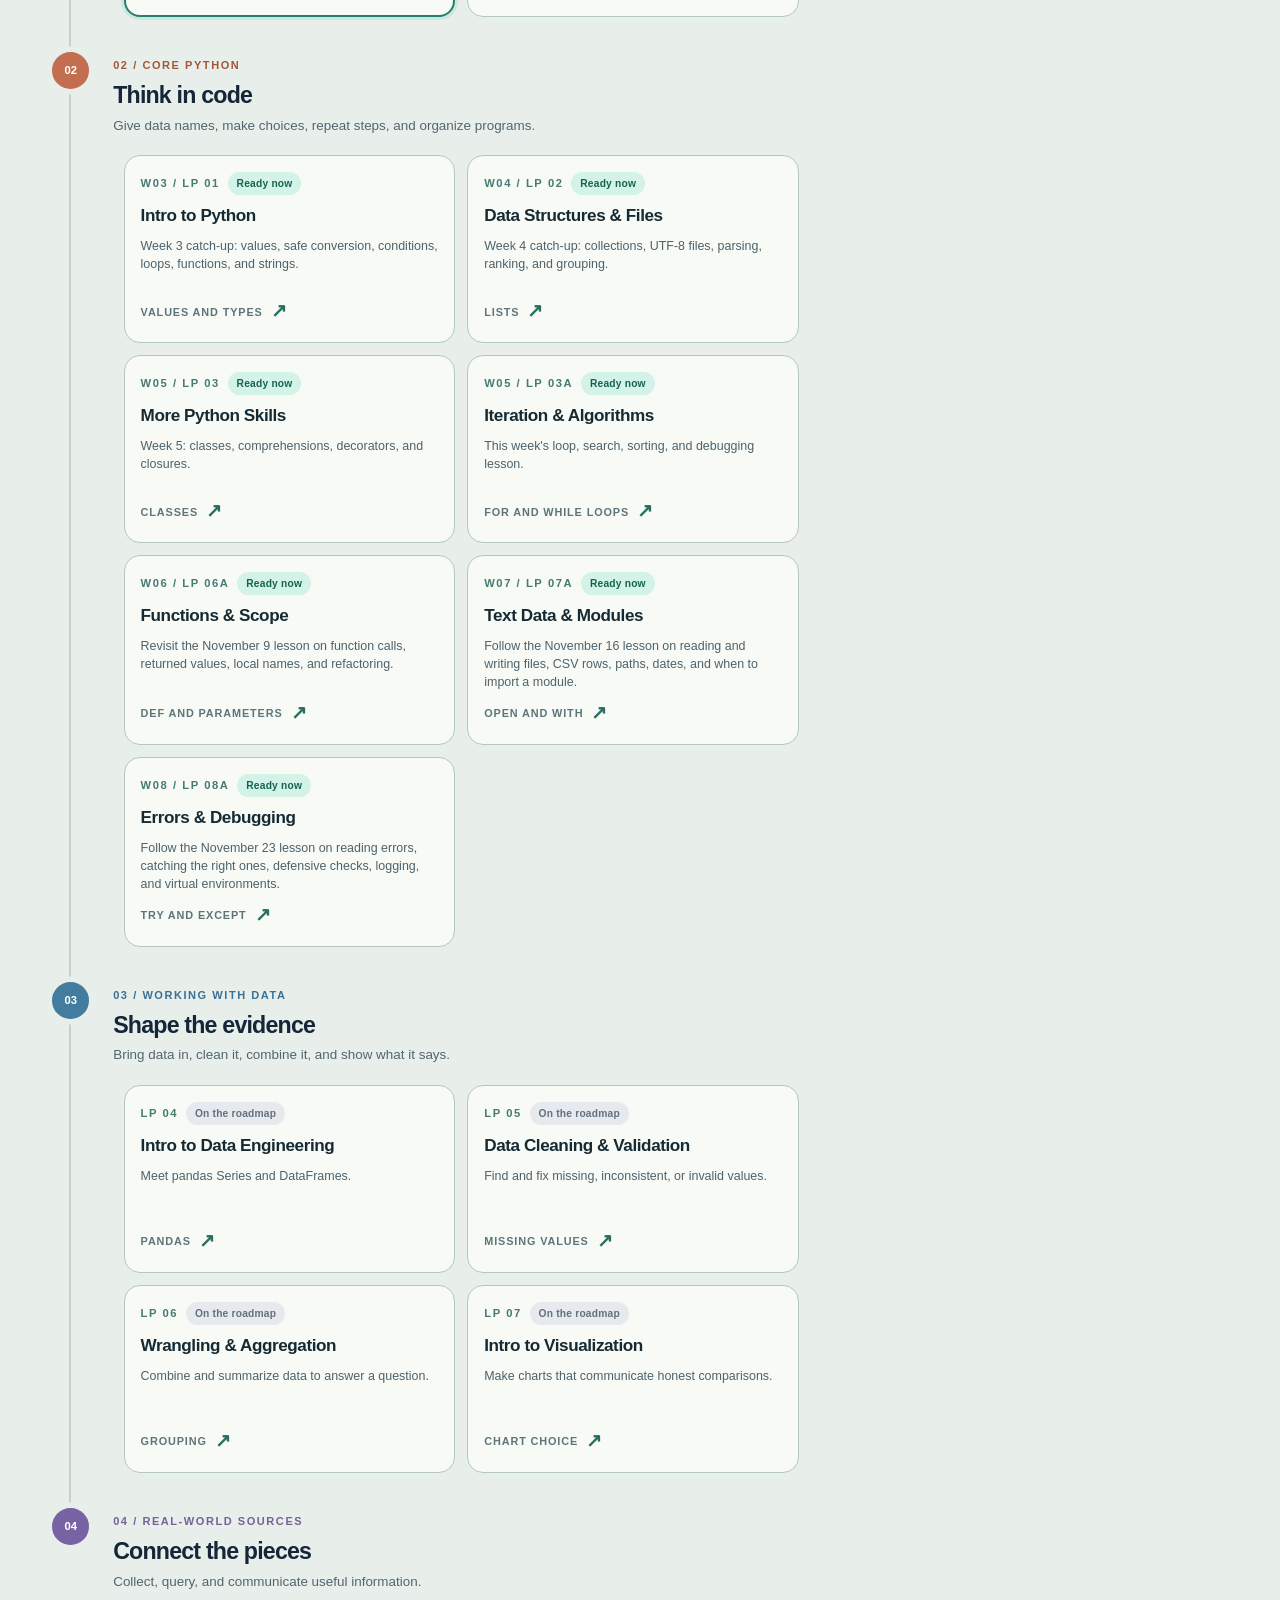
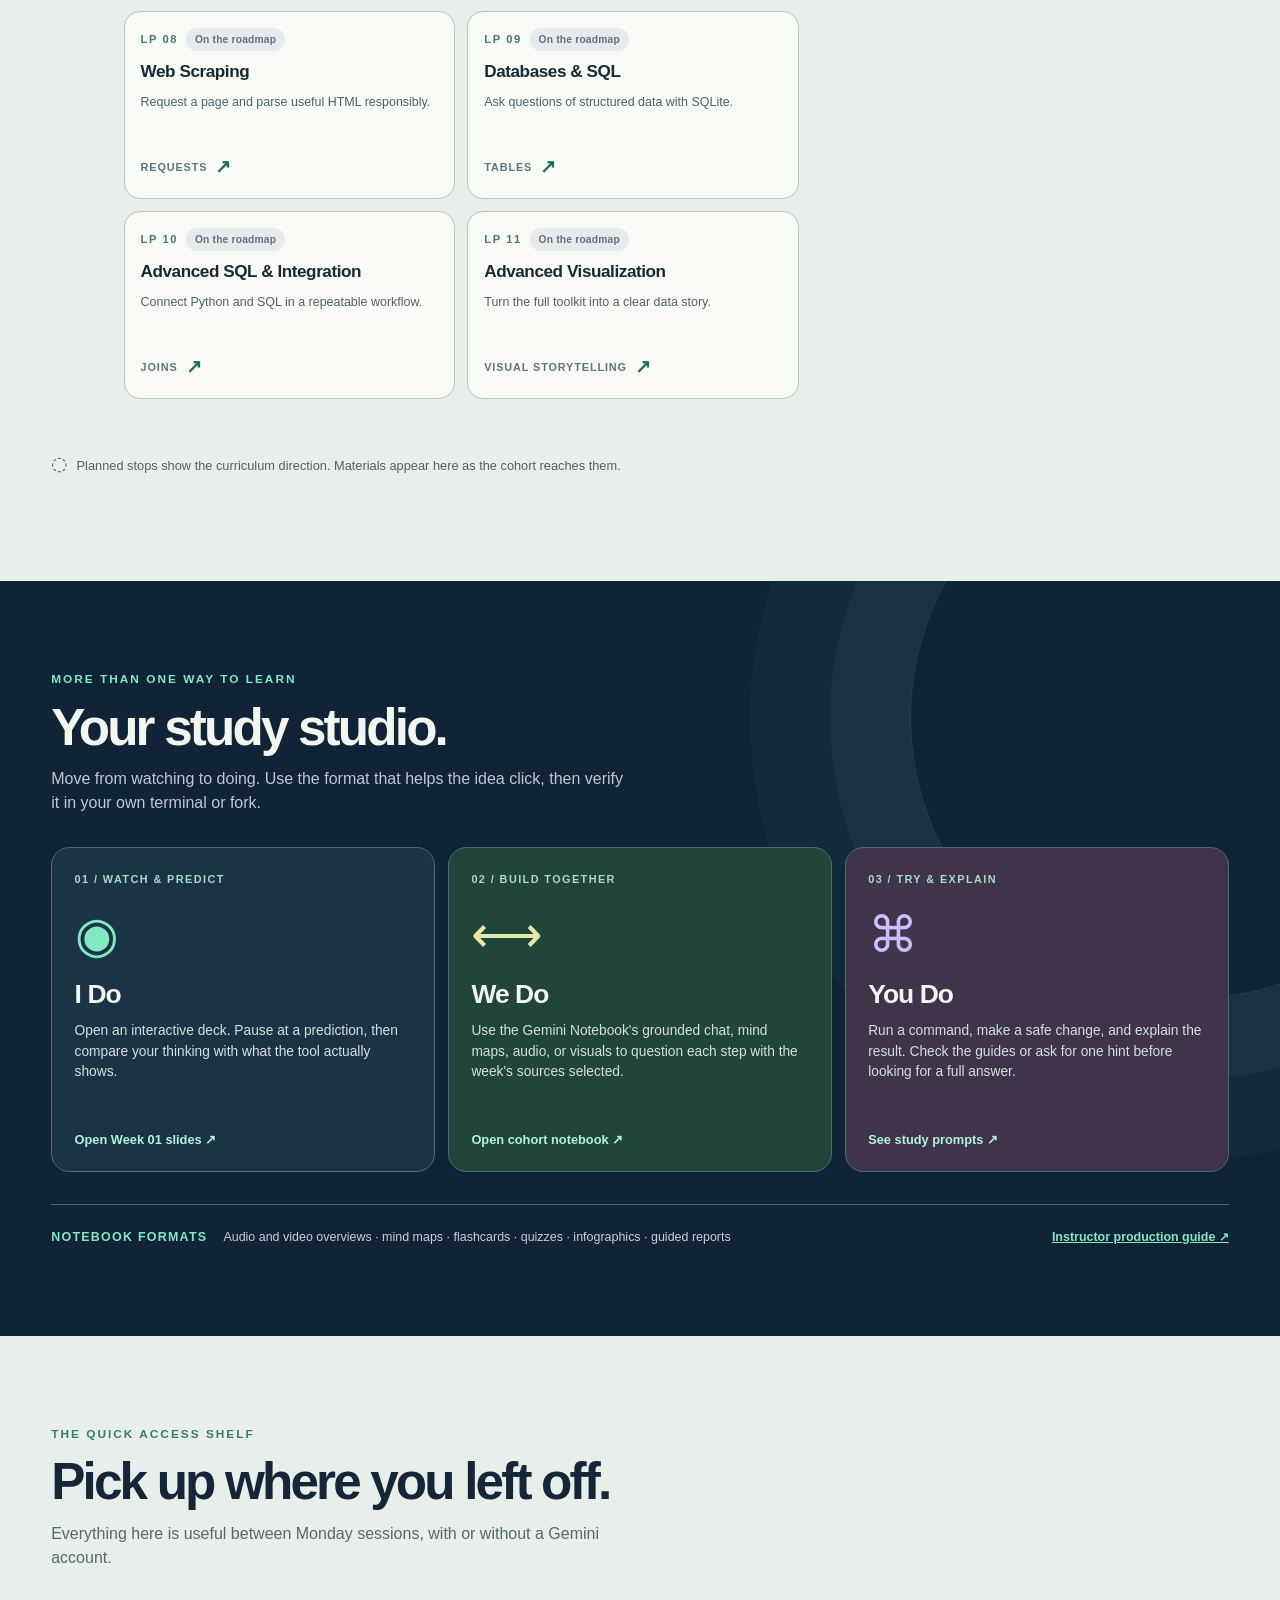
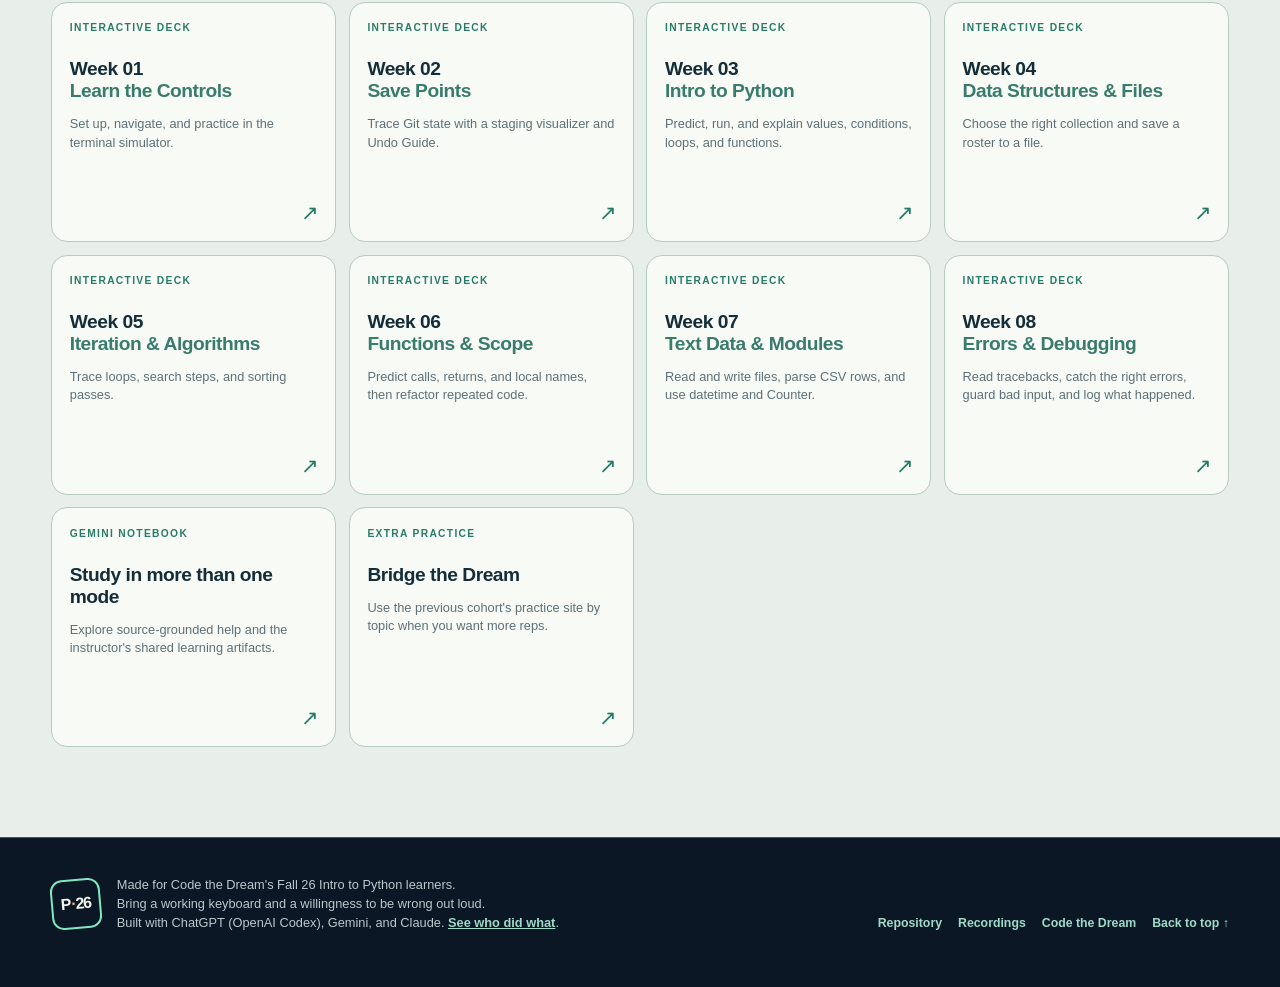
==== commit 7d760f25: "Add Week 8 Errors & Debugging packet, deck, and hub stop (T-22) Kindred packet lp08a-errors-and-debu" ====
--- a/index.html
+++ b/index.html
@@ -2,6 +2,7 @@
 <html lang="en">
 <head>
   <meta charset="utf-8">
+  <link rel="icon" href="data:,">
   <meta name="viewport" content="width=device-width, initial-scale=1">
   <meta name="theme-color" content="#0c1725">
   <meta name="description" content="Explore the full Python Fall 26 lesson plan, interactive weekly slides, Gemini Notebook study routes, and practice resources in one learning hub.">
@@ -32,7 +33,7 @@
         <p class="hero-lead">One place to see where the course is headed, open this week's materials, practice at your pace, and return when new lessons arrive.</p>
         <div class="hero-actions">
           <a class="button button-primary" href="#journey">Explore the lesson map <span aria-hidden="true">↘</span></a>
-          <a class="button button-quiet" id="current-week" href="week07/week07-slides.html">Open Week 07 <span aria-hidden="true">→</span></a>
+          <a class="button button-quiet" id="current-week" href="week08/week08-slides.html">Open Week 08 <span aria-hidden="true">→</span></a>
           <a class="button button-quiet" href="week01/week01-slides.html">New here? Start at Week 01 <span aria-hidden="true">→</span></a>
         </div>
         <p class="hero-note">Live or asynchronous · Beginner friendly · Free course materials</p>
@@ -71,7 +72,7 @@
       <div class="journey-layout">
         <div id="phase-list" class="phase-list" aria-label="Lesson map"></div>
       </div>
-      <noscript><p class="map-note">The interactive map needs JavaScript. Jump straight to the ready lessons: <a href="week01/week01-slides.html">Week 01 slides</a> · <a href="week02/week02-slides.html">Week 02 slides</a> · <a href="week06/week06-slides.html">Week 06 slides</a> · <a href="week07/week07-slides.html">Week 07 slides</a></p></noscript>
+      <noscript><p class="map-note">The interactive map needs JavaScript. Jump straight to the ready lessons: <a href="week01/week01-slides.html">Week 01 slides</a> · <a href="week02/week02-slides.html">Week 02 slides</a> · <a href="week06/week06-slides.html">Week 06 slides</a> · <a href="week07/week07-slides.html">Week 07 slides</a> · <a href="week08/week08-slides.html">Week 08 slides</a></p></noscript>
       <p class="map-note"><span aria-hidden="true">◌</span> Planned stops show the curriculum direction. Materials appear here as the cohort reaches them.</p>
     </section>
 
@@ -95,6 +96,7 @@
         <a class="resource-card" href="week05/week05-iteration-slides.html"><span class="resource-tag">INTERACTIVE DECK</span><strong>Week 05 <span>Iteration &amp; Algorithms</span></strong><p>Trace loops, search steps, and sorting passes.</p><span class="resource-arrow" aria-hidden="true">↗</span></a>
         <a class="resource-card" href="week06/week06-slides.html"><span class="resource-tag">INTERACTIVE DECK</span><strong>Week 06 <span>Functions &amp; Scope</span></strong><p>Predict calls, returns, and local names, then refactor repeated code.</p><span class="resource-arrow" aria-hidden="true">↗</span></a>
         <a class="resource-card" href="week07/week07-slides.html"><span class="resource-tag">INTERACTIVE DECK</span><strong>Week 07 <span>Text Data &amp; Modules</span></strong><p>Read and write files, parse CSV rows, and use datetime and Counter.</p><span class="resource-arrow" aria-hidden="true">↗</span></a>
+        <a class="resource-card" href="week08/week08-slides.html"><span class="resource-tag">INTERACTIVE DECK</span><strong>Week 08 <span>Errors &amp; Debugging</span></strong><p>Read tracebacks, catch the right errors, guard bad input, and log what happened.</p><span class="resource-arrow" aria-hidden="true">↗</span></a>
         <a class="resource-card" href="https://notebook.google.com/notebook/2d456bd7-b94f-47d8-aa78-8bb958fa0de8"><span class="resource-tag">GEMINI NOTEBOOK</span><strong>Study in more than one mode</strong><p>Explore source-grounded help and the instructor's shared learning artifacts.</p><span class="resource-arrow" aria-hidden="true">↗</span></a>
         <a class="resource-card" href="https://straydogsyn.github.io/Python-Essentials-Bridge-The-Dream/"><span class="resource-tag">EXTRA PRACTICE</span><strong>Bridge the Dream</strong><p>Use the previous cohort's practice site by topic when you want more reps.</p><span class="resource-arrow" aria-hidden="true">↗</span></a>
       </div>
